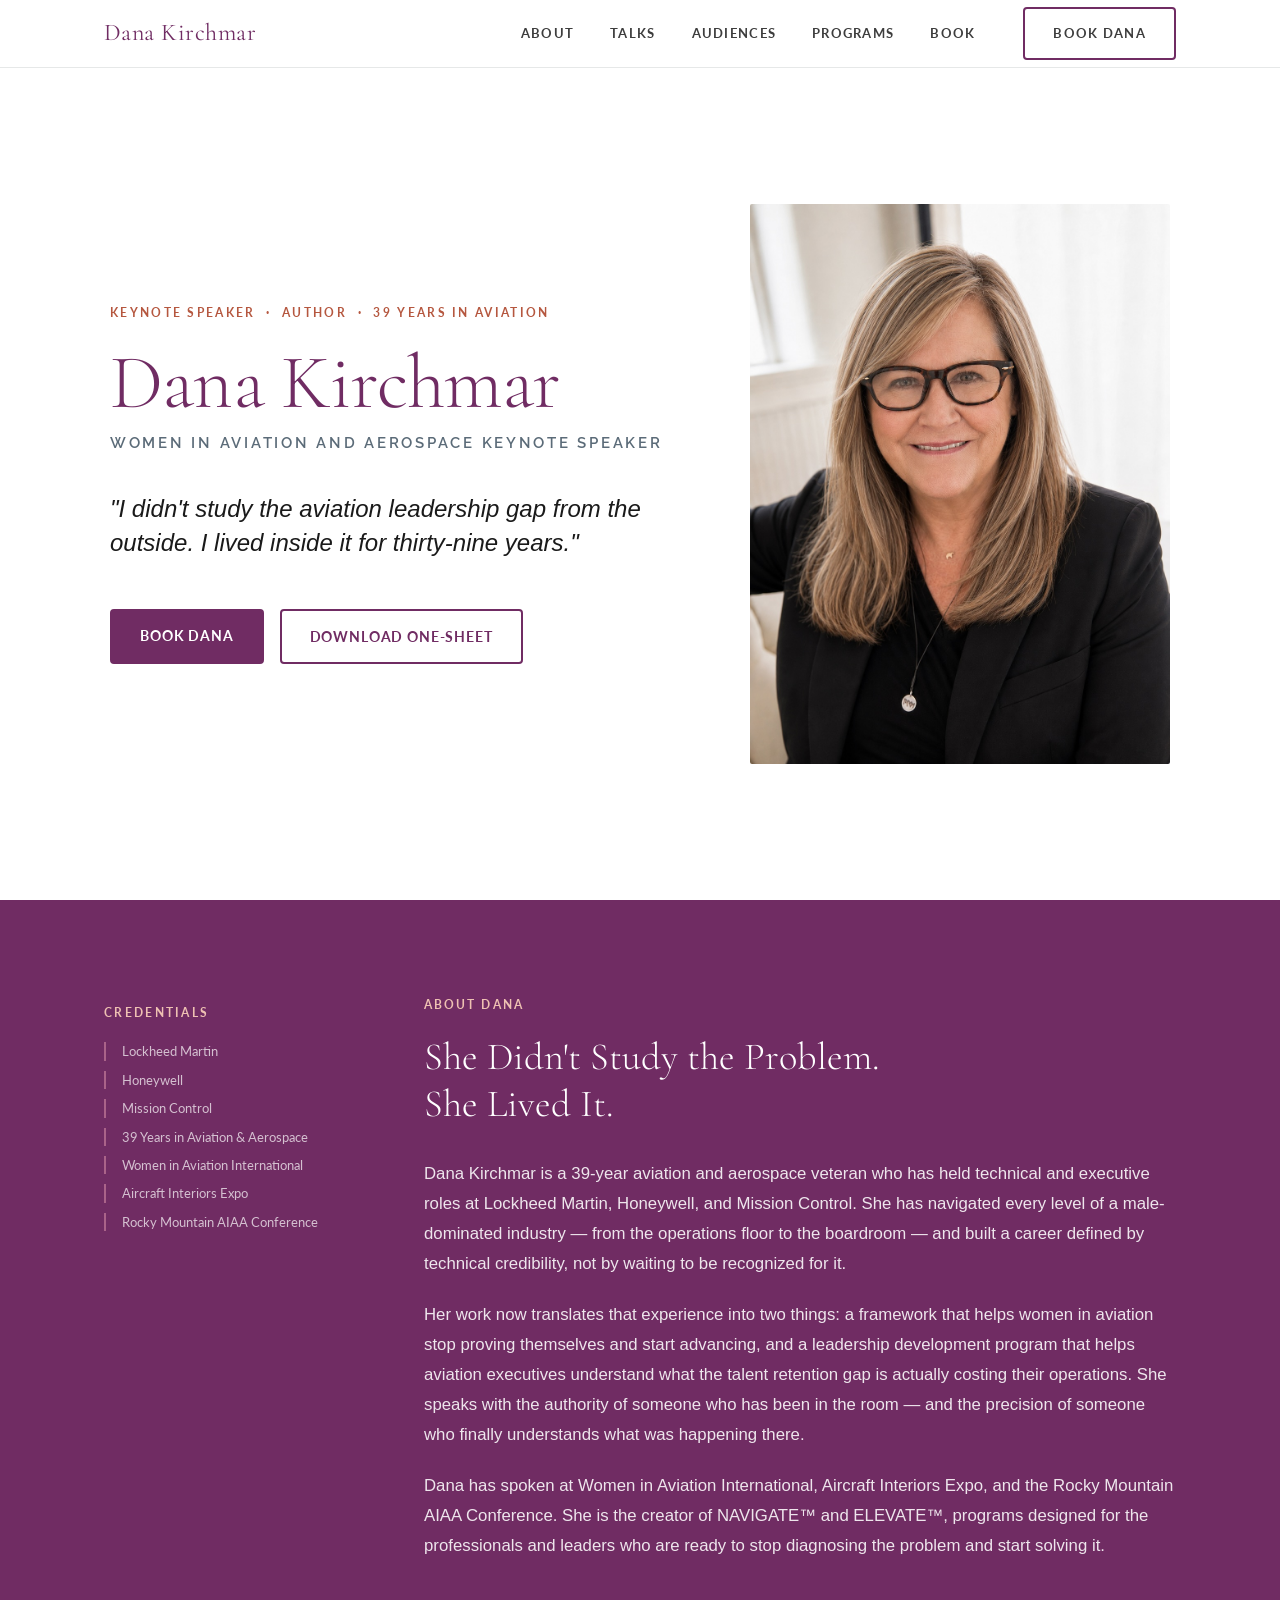
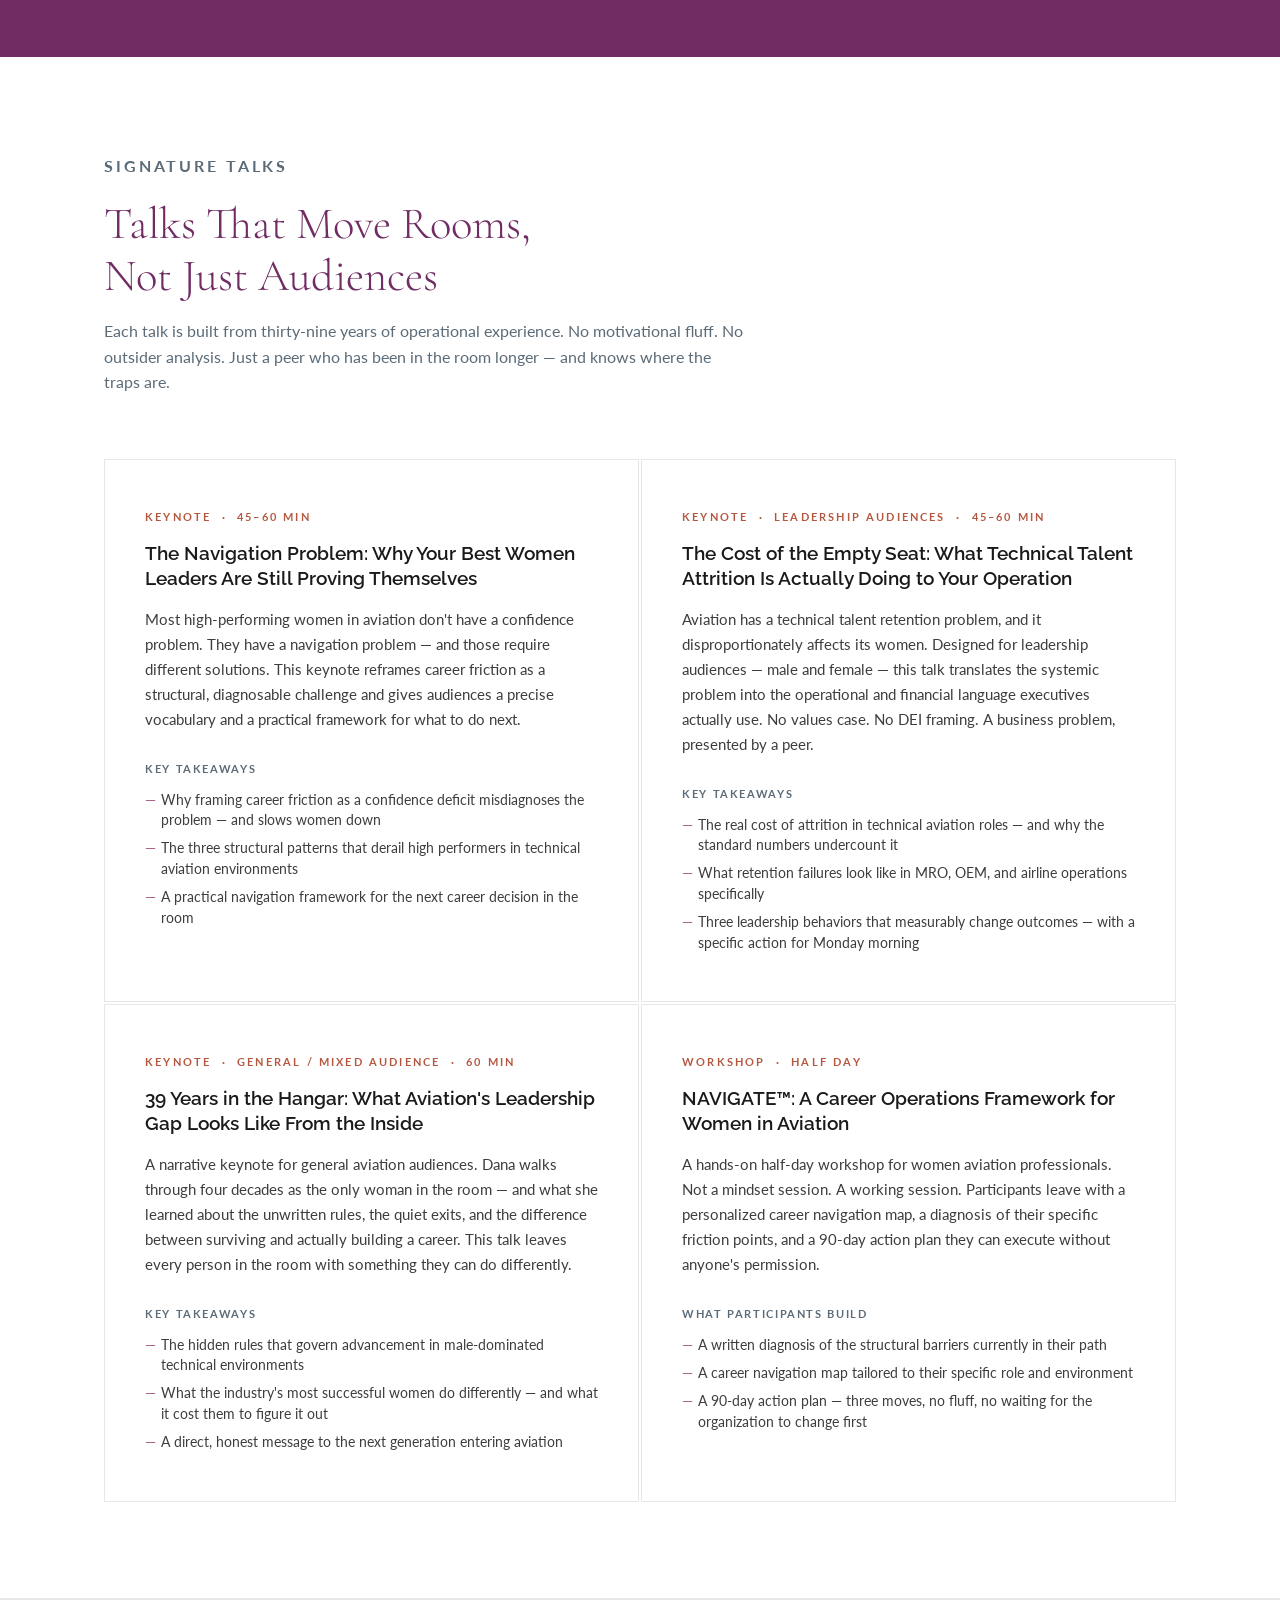
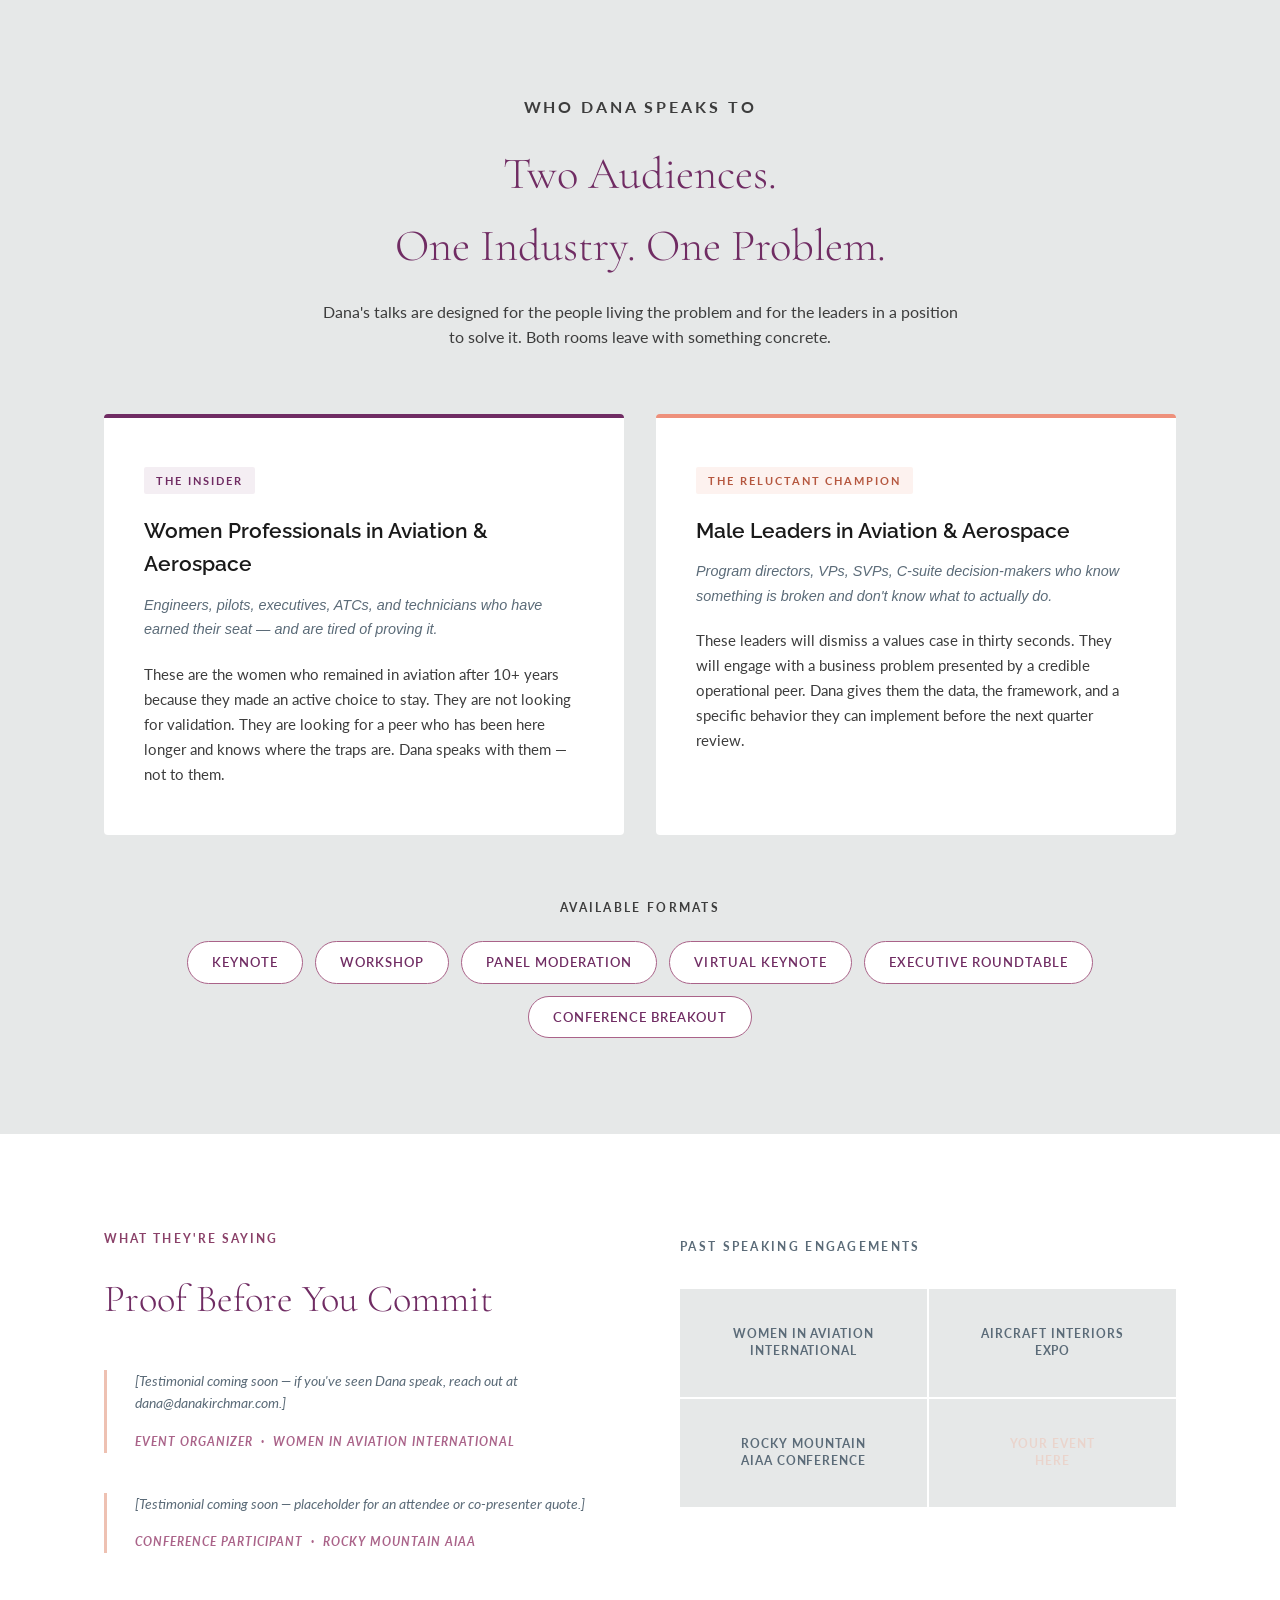
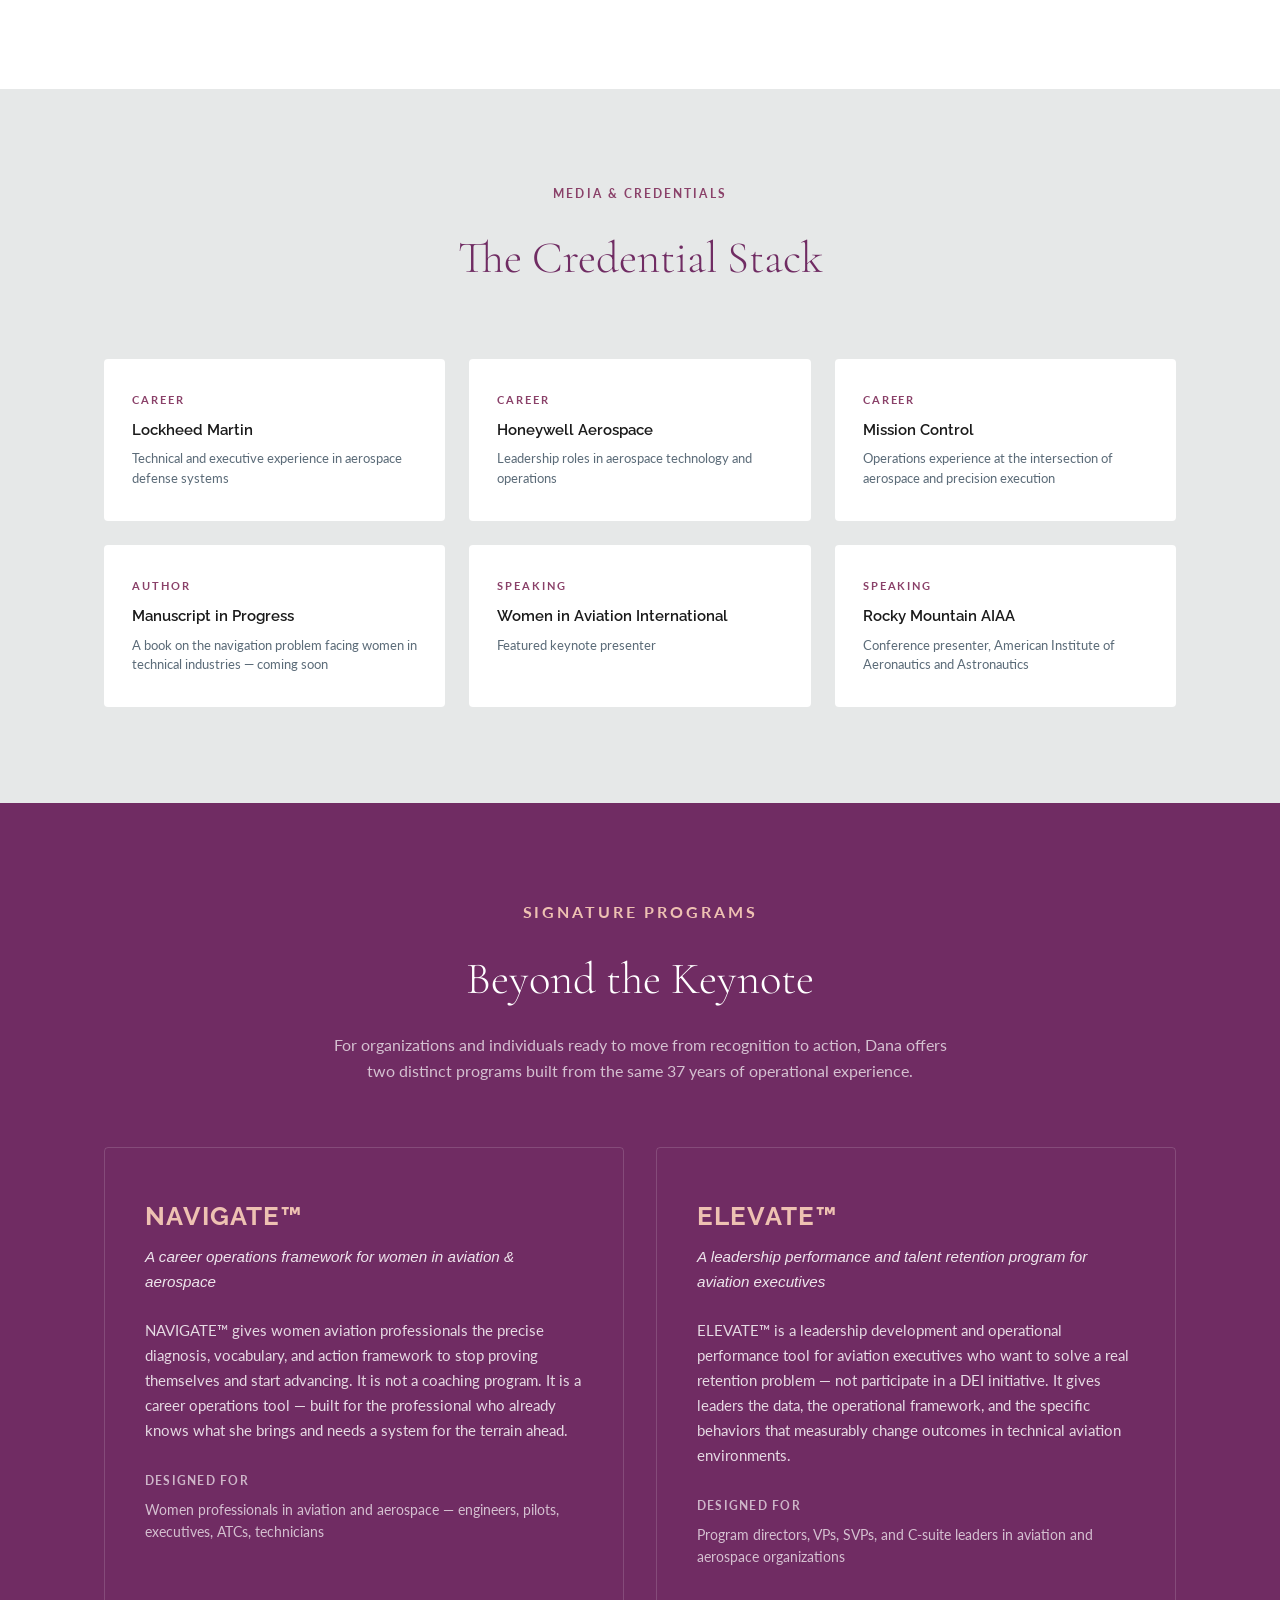
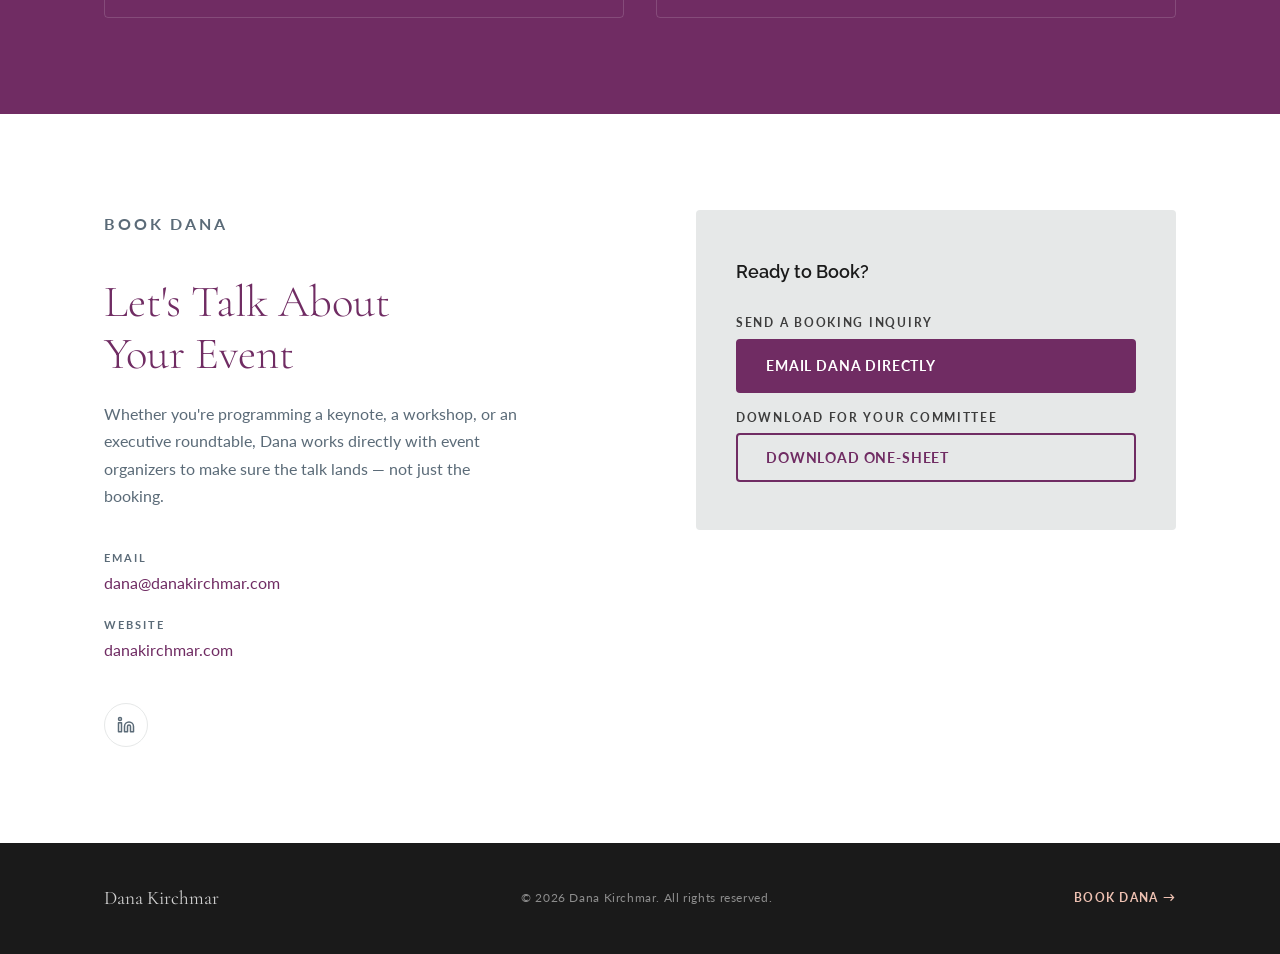
==== index.html @ 985beac9 "Contrast fixes, 37→39 years, updated headshot - Fix remaining low-contrast text on gray backgrounds:" ====
<!DOCTYPE html>
<html lang="en">
<head>
  <meta charset="UTF-8">
  <meta name="viewport" content="width=device-width, initial-scale=1.0">
  <title>Dana Kirchmar — Women in Aviation &amp; Aerospace Keynote Speaker</title>
  <meta name="description" content="Dana Kirchmar is a 39-year aviation and aerospace veteran and keynote speaker helping organizations and professionals navigate the industry's leadership gap.">
  <link rel="stylesheet" href="css/styles.css">
</head>
<body>

  <!-- Skip navigation for keyboard and screen reader users -->
  <a href="#main-content" class="skip-nav">Skip to main content</a>

  <!-- ── NAVIGATION ─────────────────────────────────────────── -->
  <nav id="nav" aria-label="Primary navigation">
    <div class="container nav-inner">
      <a href="#hero" class="nav-logo">Dana Kirchmar</a>
      <div class="nav-links">
        <a href="#bio">About</a>
        <a href="#talks">Talks</a>
        <a href="#audiences">Audiences</a>
        <a href="#programs">Programs</a>
        <a href="#contact">Book</a>
        <a href="mailto:dana@danakirchmar.com" class="btn btn-outline nav-cta">Book Dana</a>
      </div>
      <button class="nav-hamburger" aria-label="Open menu" aria-expanded="false">
        <span></span><span></span><span></span>
      </button>
    </div>
  </nav>

  <!-- Mobile menu -->
  <div class="mobile-menu" role="navigation" aria-label="Mobile navigation">
    <a href="#bio">About</a>
    <a href="#talks">Talks</a>
    <a href="#audiences">Audiences</a>
    <a href="#media">Media</a>
    <a href="#programs">Programs</a>
    <a href="mailto:dana@danakirchmar.com">Book Dana — dana@danakirchmar.com</a>
  </div>

  <main id="main-content">

  <!-- ── HERO ───────────────────────────────────────────────── -->
  <section id="hero" aria-labelledby="hero-name">
    <div class="hero-inner">
      <div class="hero-text">
        <p class="hero-eyebrow">Keynote Speaker &nbsp;·&nbsp; Author &nbsp;·&nbsp; 39 Years in Aviation</p>
        <h1 class="hero-name" id="hero-name">Dana Kirchmar</h1>
        <p class="hero-title">Women in Aviation and Aerospace Keynote Speaker</p>
        <p class="hero-positioning">
          "I didn't study the aviation leadership gap from the outside.
          I lived inside it for thirty-nine years."
        </p>
        <div class="hero-ctas">
          <a href="mailto:dana@danakirchmar.com" class="btn btn-primary">Book Dana</a>
          <button class="btn btn-outline" data-action="download-one-sheet">Download One-Sheet</button>
        </div>
      </div>
      <div class="hero-photo-wrap">
        <img src="images/headshot.jpg" alt="Dana Kirchmar" class="hero-photo">
        <div class="hero-accent-bar" aria-hidden="true"></div>
      </div>
    </div>
  </section>

  <!-- ── BIO ────────────────────────────────────────────────── -->
  <section id="bio" aria-labelledby="bio-heading">
    <div class="container bio-inner">
      <aside class="bio-sidebar">
        <p class="bio-sidebar-label">Credentials</p>
        <ul class="bio-credentials" role="list">
          <li class="bio-credential">Lockheed Martin</li>
          <li class="bio-credential">Honeywell</li>
          <li class="bio-credential">Mission Control</li>
          <li class="bio-credential">39 Years in Aviation &amp; Aerospace</li>
          <li class="bio-credential">Women in Aviation International</li>
          <li class="bio-credential">Aircraft Interiors Expo</li>
          <li class="bio-credential">Rocky Mountain AIAA Conference</li>
        </ul>
      </aside>
      <div class="bio-content">
        <p class="section-label" style="color: var(--blush);">About Dana</p>
        <h2 id="bio-heading">She Didn't Study the Problem.<br>She Lived It.</h2>
        <div class="bio-text">
          <p>
            Dana Kirchmar is a 39-year aviation and aerospace veteran who has held technical and
            executive roles at Lockheed Martin, Honeywell, and Mission Control. She has navigated
            every level of a male-dominated industry — from the operations floor to the boardroom —
            and built a career defined by technical credibility, not by waiting to be recognized for it.
          </p>
          <p>
            Her work now translates that experience into two things: a framework that helps women in
            aviation stop proving themselves and start advancing, and a leadership development program
            that helps aviation executives understand what the talent retention gap is actually costing
            their operations. She speaks with the authority of someone who has been in the room — and
            the precision of someone who finally understands what was happening there.
          </p>
          <p>
            Dana has spoken at Women in Aviation International, Aircraft Interiors Expo, and the
            Rocky Mountain AIAA Conference. She is the creator of NAVIGATE™ and ELEVATE™, programs
            designed for the professionals and leaders who are ready to stop diagnosing the problem
            and start solving it.
          </p>
        </div>
      </div>
    </div>
  </section>

  <!-- ── TALKS ──────────────────────────────────────────────── -->
  <section id="talks" aria-labelledby="talks-heading">
    <div class="container">
      <div class="talks-header">
        <p class="section-label">Signature Talks</p>
        <h2 id="talks-heading">Talks That Move Rooms,<br>Not Just Audiences</h2>
        <p>
          Each talk is built from thirty-nine years of operational experience.
          No motivational fluff. No outsider analysis. Just a peer who has been in
          the room longer — and knows where the traps are.
        </p>
      </div>

      <div class="talks-grid">

        <!-- Talk 1 -->
        <article class="talk-card">
          <p class="talk-type">Keynote &nbsp;·&nbsp; 45–60 min</p>
          <h3 class="talk-title">The Navigation Problem: Why Your Best Women Leaders Are Still Proving Themselves</h3>
          <p class="talk-description">
            Most high-performing women in aviation don't have a confidence problem.
            They have a navigation problem — and those require different solutions.
            This keynote reframes career friction as a structural, diagnosable challenge
            and gives audiences a precise vocabulary and a practical framework for what to do next.
          </p>
          <p class="talk-takeaways-label">Key Takeaways</p>
          <ul class="talk-takeaways" role="list">
            <li class="talk-takeaway">Why framing career friction as a confidence deficit misdiagnoses the problem — and slows women down</li>
            <li class="talk-takeaway">The three structural patterns that derail high performers in technical aviation environments</li>
            <li class="talk-takeaway">A practical navigation framework for the next career decision in the room</li>
          </ul>
        </article>

        <!-- Talk 2 -->
        <article class="talk-card">
          <p class="talk-type">Keynote &nbsp;·&nbsp; Leadership Audiences &nbsp;·&nbsp; 45–60 min</p>
          <h3 class="talk-title">The Cost of the Empty Seat: What Technical Talent Attrition Is Actually Doing to Your Operation</h3>
          <p class="talk-description">
            Aviation has a technical talent retention problem, and it disproportionately affects its
            women. Designed for leadership audiences — male and female — this talk translates the
            systemic problem into the operational and financial language executives actually use.
            No values case. No DEI framing. A business problem, presented by a peer.
          </p>
          <p class="talk-takeaways-label">Key Takeaways</p>
          <ul class="talk-takeaways" role="list">
            <li class="talk-takeaway">The real cost of attrition in technical aviation roles — and why the standard numbers undercount it</li>
            <li class="talk-takeaway">What retention failures look like in MRO, OEM, and airline operations specifically</li>
            <li class="talk-takeaway">Three leadership behaviors that measurably change outcomes — with a specific action for Monday morning</li>
          </ul>
        </article>

        <!-- Talk 3 -->
        <article class="talk-card">
          <p class="talk-type">Keynote &nbsp;·&nbsp; General / Mixed Audience &nbsp;·&nbsp; 60 min</p>
          <h3 class="talk-title">39 Years in the Hangar: What Aviation's Leadership Gap Looks Like From the Inside</h3>
          <p class="talk-description">
            A narrative keynote for general aviation audiences. Dana walks through four decades as
            the only woman in the room — and what she learned about the unwritten rules, the quiet
            exits, and the difference between surviving and actually building a career. This talk
            leaves every person in the room with something they can do differently.
          </p>
          <p class="talk-takeaways-label">Key Takeaways</p>
          <ul class="talk-takeaways" role="list">
            <li class="talk-takeaway">The hidden rules that govern advancement in male-dominated technical environments</li>
            <li class="talk-takeaway">What the industry's most successful women do differently — and what it cost them to figure it out</li>
            <li class="talk-takeaway">A direct, honest message to the next generation entering aviation</li>
          </ul>
        </article>

        <!-- Talk 4 -->
        <article class="talk-card">
          <p class="talk-type">Workshop &nbsp;·&nbsp; Half Day</p>
          <h3 class="talk-title">NAVIGATE™: A Career Operations Framework for Women in Aviation</h3>
          <p class="talk-description">
            A hands-on half-day workshop for women aviation professionals. Not a mindset session.
            A working session. Participants leave with a personalized career navigation map, a
            diagnosis of their specific friction points, and a 90-day action plan they can execute
            without anyone's permission.
          </p>
          <p class="talk-takeaways-label">What Participants Build</p>
          <ul class="talk-takeaways" role="list">
            <li class="talk-takeaway">A written diagnosis of the structural barriers currently in their path</li>
            <li class="talk-takeaway">A career navigation map tailored to their specific role and environment</li>
            <li class="talk-takeaway">A 90-day action plan — three moves, no fluff, no waiting for the organization to change first</li>
          </ul>
        </article>

      </div>
    </div>
  </section>

  <!-- ── AUDIENCES ──────────────────────────────────────────── -->
  <section id="audiences" aria-labelledby="audiences-heading">
    <div class="container">
      <div class="audiences-header">
        <p class="section-label">Who Dana Speaks To</p>
        <h2 id="audiences-heading">Two Audiences.<br>One Industry. One Problem.</h2>
        <p>Dana's talks are designed for the people living the problem and for the leaders in a position to solve it. Both rooms leave with something concrete.</p>
      </div>

      <div class="audiences-grid">
        <div class="audience-card insider">
          <span class="audience-tag">The Insider</span>
          <h3>Women Professionals in Aviation &amp; Aerospace</h3>
          <p class="audience-subtitle">Engineers, pilots, executives, ATCs, and technicians who have earned their seat — and are tired of proving it.</p>
          <p>
            These are the women who remained in aviation after 10+ years because they made an
            active choice to stay. They are not looking for validation. They are looking for a
            peer who has been here longer and knows where the traps are. Dana speaks with them —
            not to them.
          </p>
        </div>
        <div class="audience-card champion">
          <span class="audience-tag">The Reluctant Champion</span>
          <h3>Male Leaders in Aviation &amp; Aerospace</h3>
          <p class="audience-subtitle">Program directors, VPs, SVPs, C-suite decision-makers who know something is broken and don't know what to actually do.</p>
          <p>
            These leaders will dismiss a values case in thirty seconds. They will engage with a
            business problem presented by a credible operational peer. Dana gives them the data,
            the framework, and a specific behavior they can implement before the next quarter review.
          </p>
        </div>
      </div>

      <div class="formats-block">
        <p class="formats-label">Available Formats</p>
        <ul class="formats-list" role="list">
          <li class="format-pill">Keynote</li>
          <li class="format-pill">Workshop</li>
          <li class="format-pill">Panel Moderation</li>
          <li class="format-pill">Virtual Keynote</li>
          <li class="format-pill">Executive Roundtable</li>
          <li class="format-pill">Conference Breakout</li>
        </ul>
      </div>
    </div>
  </section>

  <!-- ── SOCIAL PROOF ────────────────────────────────────────── -->
  <section id="social-proof" aria-labelledby="proof-heading">
    <div class="container social-proof-inner">
      <div class="testimonials-col">
        <p class="section-label">What They're Saying</p>
        <h2 id="proof-heading">Proof Before You Commit</h2>

        <blockquote class="testimonial">
          <p class="testimonial-placeholder">
            [Testimonial coming soon — if you've seen Dana speak, reach out at
            <a href="mailto:dana@danakirchmar.com">dana@danakirchmar.com</a>.]
          </p>
          <cite class="testimonial-attribution">Event Organizer &nbsp;·&nbsp; Women in Aviation International</cite>
        </blockquote>

        <blockquote class="testimonial">
          <p class="testimonial-placeholder">
            [Testimonial coming soon — placeholder for an attendee or co-presenter quote.]
          </p>
          <cite class="testimonial-attribution">Conference Participant &nbsp;·&nbsp; Rocky Mountain AIAA</cite>
        </blockquote>
      </div>

      <div class="logos-col">
        <p class="logos-label">Past Speaking Engagements</p>
        <div class="logos-grid">
          <div class="logo-block">
            <p class="logo-block-text">Women in Aviation<br>International</p>
          </div>
          <div class="logo-block">
            <p class="logo-block-text">Aircraft Interiors<br>Expo</p>
          </div>
          <div class="logo-block">
            <p class="logo-block-text">Rocky Mountain<br>AIAA Conference</p>
          </div>
          <div class="logo-block">
            <p class="logo-block-text" style="color: var(--blush); opacity: 0.5;">Your Event<br>Here</p>
          </div>
        </div>
      </div>
    </div>
  </section>

  <!-- ── MEDIA & CREDENTIALS ────────────────────────────────── -->
  <section id="media" aria-labelledby="media-heading">
    <div class="container">
      <div class="media-header">
        <p class="section-label">Media &amp; Credentials</p>
        <h2 id="media-heading">The Credential Stack</h2>
      </div>

      <div class="media-grid">
        <div class="media-card">
          <p class="media-card-type">Career</p>
          <p class="media-card-title">Lockheed Martin</p>
          <p class="media-card-detail">Technical and executive experience in aerospace defense systems</p>
        </div>
        <div class="media-card">
          <p class="media-card-type">Career</p>
          <p class="media-card-title">Honeywell Aerospace</p>
          <p class="media-card-detail">Leadership roles in aerospace technology and operations</p>
        </div>
        <div class="media-card">
          <p class="media-card-type">Career</p>
          <p class="media-card-title">Mission Control</p>
          <p class="media-card-detail">Operations experience at the intersection of aerospace and precision execution</p>
        </div>
        <div class="media-card">
          <p class="media-card-type">Author</p>
          <p class="media-card-title">Manuscript in Progress</p>
          <p class="media-card-detail">A book on the navigation problem facing women in technical industries — coming soon</p>
        </div>
        <div class="media-card">
          <p class="media-card-type">Speaking</p>
          <p class="media-card-title">Women in Aviation International</p>
          <p class="media-card-detail">Featured keynote presenter</p>
        </div>
        <div class="media-card">
          <p class="media-card-type">Speaking</p>
          <p class="media-card-title">Rocky Mountain AIAA</p>
          <p class="media-card-detail">Conference presenter, American Institute of Aeronautics and Astronautics</p>
        </div>
      </div>
    </div>
  </section>

  <!-- ── PROGRAMS ───────────────────────────────────────────── -->
  <section id="programs" aria-labelledby="programs-heading">
    <div class="container">
      <div class="programs-header">
        <p class="section-label">Signature Programs</p>
        <h2 id="programs-heading">Beyond the Keynote</h2>
        <p>For organizations and individuals ready to move from recognition to action, Dana offers two distinct programs built from the same 37 years of operational experience.</p>
      </div>

      <div class="programs-grid">
        <div class="program-card">
          <p class="program-name">NAVIGATE™</p>
          <p class="program-tagline">A career operations framework for women in aviation &amp; aerospace</p>
          <p class="program-description">
            NAVIGATE™ gives women aviation professionals the precise diagnosis, vocabulary, and
            action framework to stop proving themselves and start advancing. It is not a coaching
            program. It is a career operations tool — built for the professional who already knows
            what she brings and needs a system for the terrain ahead.
          </p>
          <p class="program-for">Designed For</p>
          <p class="program-audience">Women professionals in aviation and aerospace — engineers, pilots, executives, ATCs, technicians</p>
        </div>
        <div class="program-card">
          <p class="program-name">ELEVATE™</p>
          <p class="program-tagline">A leadership performance and talent retention program for aviation executives</p>
          <p class="program-description">
            ELEVATE™ is a leadership development and operational performance tool for aviation
            executives who want to solve a real retention problem — not participate in a DEI
            initiative. It gives leaders the data, the operational framework, and the specific
            behaviors that measurably change outcomes in technical aviation environments.
          </p>
          <p class="program-for">Designed For</p>
          <p class="program-audience">Program directors, VPs, SVPs, and C-suite leaders in aviation and aerospace organizations</p>
        </div>
      </div>
    </div>
  </section>

  <!-- ── CONTACT ────────────────────────────────────────────── -->
  <section id="contact" aria-labelledby="contact-heading">
    <div class="container contact-inner">
      <div class="contact-left">
        <p class="section-label">Book Dana</p>
        <h2 id="contact-heading">Let's Talk About<br>Your Event</h2>
        <p>
          Whether you're programming a keynote, a workshop, or an executive roundtable,
          Dana works directly with event organizers to make sure the talk lands — not just
          the booking.
        </p>
        <div class="contact-details">
          <div class="contact-item">
            <span class="contact-item-label">Email</span>
            <span class="contact-item-value">
              <a href="mailto:dana@danakirchmar.com">dana@danakirchmar.com</a>
            </span>
          </div>
          <div class="contact-item">
            <span class="contact-item-label">Website</span>
            <span class="contact-item-value">
              <a href="https://danakirchmar.com" target="_blank" rel="noopener">danakirchmar.com</a>
            </span>
          </div>
        </div>
        <div class="contact-socials">
          <!-- LinkedIn -->
          <a href="https://linkedin.com" target="_blank" rel="noopener" class="social-link" aria-label="LinkedIn">
            <svg width="18" height="18" viewBox="0 0 24 24" fill="none" stroke="currentColor" stroke-width="2" stroke-linecap="round" stroke-linejoin="round" aria-hidden="true">
              <path d="M16 8a6 6 0 0 1 6 6v7h-4v-7a2 2 0 0 0-2-2 2 2 0 0 0-2 2v7h-4v-7a6 6 0 0 1 6-6z"/>
              <rect x="2" y="9" width="4" height="12"/>
              <circle cx="4" cy="4" r="2"/>
            </svg>
          </a>
        </div>
      </div>

      <div class="contact-right">
        <h3>Ready to Book?</h3>
        <div class="contact-cta-group">
          <div class="contact-cta-block">
            <p class="contact-cta-block-label">Send a booking inquiry</p>
            <a href="mailto:dana@danakirchmar.com?subject=Speaking%20Inquiry&body=Hi%20Dana%2C%0A%0AI%E2%80%99d%20like%20to%20inquire%20about%20booking%20you%20for%20our%20event.%0A%0AEvent%20name%3A%0ADate%3A%0ALocation%3A%0AAudience%3A%0AFormat%20(keynote%2Fworkshop%2Fpanel)%3A%0A%0ALooking%20forward%20to%20connecting."
              class="btn btn-primary">
              Email Dana Directly
            </a>
          </div>
          <div class="contact-cta-block">
            <p class="contact-cta-block-label">Download for your committee</p>
            <button class="btn btn-outline" data-action="download-one-sheet">
              Download One-Sheet
            </button>
          </div>
        </div>
      </div>
    </div>
  </section>

  </main><!-- end #main-content -->

  <!-- ── FOOTER ─────────────────────────────────────────────── -->
  <footer id="footer">
    <div class="container footer-inner">
      <span class="footer-name">Dana Kirchmar</span>
      <span class="footer-copy">&copy; 2026 Dana Kirchmar. All rights reserved.</span>
      <a href="mailto:dana@danakirchmar.com" class="footer-cta">Book Dana &rarr;</a>
    </div>
  </footer>

  <script src="js/main.js"></script>
</body>
</html>
---- css/styles.css ----
/* ============================================================
   DANA KIRCHMAR — SPEAKER SHEET
   Design tokens, base styles, and component styles
   ============================================================ */

/* ── FONTS ─────────────────────────────────────────────────── */
@import url('https://fonts.googleapis.com/css2?family=Cormorant+Garamond:ital,wght@0,300;0,400;0,500;0,600;1,300;1,400&family=Lato:wght@300;400;700&family=Raleway:wght@300;400;500;600;700&display=swap');

/* Commercial font stacks — drop files into /fonts/ to activate */
@font-face {
  font-family: 'Navigo';
  src: local('Navigo');
  font-display: swap;
}
@font-face {
  font-family: 'Bathilda';
  src: local('Bathilda');
  font-display: swap;
}

/* ── DESIGN TOKENS ──────────────────────────────────────────── */
:root {
  /* Brand palette (decorative use) */
  --plum:       #702c63;
  --mauve:      #aa6389;
  --gray-light: #e6e8e8;
  --slate:      #97a3ae;
  --coral:      #ee907b;
  --blush:      #eec1b2;
  --white:      #ffffff;
  --ink:        #1a1a1a;
  --ink-soft:   #3d3d3d;

  /* Accessible text variants — WCAG AA contrast on white (≥4.5:1) */
  --text-coral:  #b5573f; /* 4.7:1 on white */
  --text-mauve:  #8a4169; /* 6.9:1 on white */
  --text-slate:  #5b6b78; /* 5.5:1 on white */

  --font-display:  'Navigo', 'Raleway', 'Gill Sans', sans-serif;
  --font-script:   'Bathilda', 'Cormorant Garamond', Georgia, serif;
  --font-text:     'Optima', 'Gill Sans', 'Century Gothic', Candara, sans-serif;
  --font-body:     'Lato', system-ui, sans-serif;

  --max-width: 1120px;
  --section-pad: 96px 24px;
  --radius: 4px;
  --transition: 0.22s ease;
}

/* ── RESET & BASE ───────────────────────────────────────────── */
*, *::before, *::after { box-sizing: border-box; margin: 0; padding: 0; }

html { scroll-behavior: smooth; font-size: 16px; }

body {
  font-family: var(--font-body);
  color: var(--ink);
  background: var(--white);
  line-height: 1.6;
  -webkit-font-smoothing: antialiased;
}

img { display: block; max-width: 100%; }
a { color: inherit; text-decoration: none; }
ul { list-style: none; }

/* ── UTILITIES ──────────────────────────────────────────────── */
.container {
  max-width: var(--max-width);
  margin: 0 auto;
  padding: 0 24px;
}

.section-label {
  font-family: var(--font-body);
  font-size: 0.72rem;
  font-weight: 700;
  letter-spacing: 0.18em;
  text-transform: uppercase;
  color: var(--text-mauve);
  margin-bottom: 20px;
}

.btn {
  display: inline-flex;
  align-items: center;
  gap: 8px;
  padding: 14px 28px;
  font-family: var(--font-body);
  font-size: 0.875rem;
  font-weight: 700;
  letter-spacing: 0.06em;
  text-transform: uppercase;
  border-radius: var(--radius);
  cursor: pointer;
  transition: all var(--transition);
  border: 2px solid transparent;
}

.btn-primary {
  background: var(--plum);
  color: var(--white);
  border-color: var(--plum);
}
.btn-primary:hover {
  background: #5a2250;
  border-color: #5a2250;
  transform: translateY(-1px);
}

.btn-outline {
  background: transparent;
  color: var(--plum);
  border-color: var(--plum);
}
.btn-outline:hover {
  background: var(--plum);
  color: var(--white);
  transform: translateY(-1px);
}

.btn-ghost {
  background: transparent;
  color: var(--white);
  border-color: rgba(255,255,255,0.5);
}
.btn-ghost:hover {
  border-color: var(--white);
  background: rgba(255,255,255,0.1);
}

/* ── NAVIGATION ─────────────────────────────────────────────── */
#nav {
  position: fixed;
  top: 0;
  left: 0;
  right: 0;
  z-index: 100;
  height: 68px;
  background: rgba(255,255,255,0.97);
  backdrop-filter: blur(8px);
  border-bottom: 1px solid var(--gray-light);
  transition: box-shadow var(--transition);
}
#nav.scrolled { box-shadow: 0 2px 20px rgba(0,0,0,0.08); }

.nav-inner {
  height: 100%;
  display: flex;
  align-items: center;
  justify-content: space-between;
}

.nav-logo {
  font-family: var(--font-script);
  font-size: 1.5rem;
  font-weight: 400;
  color: var(--plum);
  letter-spacing: 0.02em;
}

.nav-links {
  display: flex;
  align-items: center;
  gap: 36px;
}

.nav-links a {
  font-family: var(--font-body);
  font-size: 0.8rem;
  font-weight: 700;
  letter-spacing: 0.1em;
  text-transform: uppercase;
  color: var(--ink-soft);
  transition: color var(--transition);
}
.nav-links a:hover { color: var(--plum); }

.nav-cta { margin-left: 12px; }

.nav-hamburger {
  display: none;
  flex-direction: column;
  gap: 5px;
  background: none;
  border: none;
  cursor: pointer;
  padding: 4px;
}
.nav-hamburger span {
  display: block;
  width: 24px;
  height: 2px;
  background: var(--ink);
  transition: all var(--transition);
}

/* ── HERO ───────────────────────────────────────────────────── */
#hero {
  min-height: 100vh;
  padding-top: 68px;
  display: flex;
  align-items: center;
  background: var(--white);
}

.hero-inner {
  display: grid;
  grid-template-columns: 1fr 420px;
  gap: 80px;
  align-items: center;
  padding: 80px 24px;
  max-width: var(--max-width);
  margin: 0 auto;
}

.hero-eyebrow {
  font-family: var(--font-body);
  font-size: 0.72rem;
  font-weight: 700;
  letter-spacing: 0.2em;
  text-transform: uppercase;
  color: var(--text-coral);
  margin-bottom: 20px;
}

.hero-name {
  font-family: var(--font-script);
  font-size: clamp(3rem, 6vw, 5.5rem);
  font-weight: 300;
  line-height: 1.05;
  color: var(--plum);
  margin-bottom: 8px;
  letter-spacing: -0.01em;
}

.hero-title {
  font-family: var(--font-display);
  font-size: clamp(0.8rem, 1.5vw, 0.95rem);
  font-weight: 600;
  letter-spacing: 0.18em;
  text-transform: uppercase;
  color: var(--text-slate);
  margin-bottom: 36px;
}

.hero-positioning {
  font-family: var(--font-text);
  font-size: clamp(1.2rem, 2.5vw, 1.5rem);
  line-height: 1.45;
  color: var(--ink);
  max-width: 560px;
  margin-bottom: 48px;
  font-style: italic;
}

.hero-ctas {
  display: flex;
  flex-wrap: wrap;
  gap: 16px;
}

.hero-photo-wrap {
  position: relative;
  aspect-ratio: 3/4;
  max-height: 560px;
}

.hero-photo {
  width: 100%;
  height: 100%;
  object-fit: cover;
  object-position: top;
  border-radius: 2px;
}

.hero-photo-placeholder {
  width: 100%;
  height: 100%;
  background: var(--gray-light);
  border-radius: 2px;
  display: flex;
  flex-direction: column;
  align-items: center;
  justify-content: center;
  gap: 12px;
  color: var(--ink-soft);
  font-size: 0.8rem;
  font-family: var(--font-body);
  letter-spacing: 0.1em;
  text-transform: uppercase;
}

.hero-photo-placeholder svg {
  width: 64px;
  height: 64px;
  opacity: 0.4;
}

.hero-accent-bar {
  position: absolute;
  bottom: -20px;
  right: -20px;
  width: 120px;
  height: 120px;
  border: 3px solid var(--blush);
  border-radius: 2px;
  z-index: -1;
}

/* ── BIO ────────────────────────────────────────────────────── */
#bio {
  padding: var(--section-pad);
  background: var(--plum);
  color: var(--white);
}

.bio-inner {
  display: grid;
  grid-template-columns: 240px 1fr;
  gap: 80px;
  align-items: start;
}

.bio-sidebar {
  padding-top: 8px;
}

.bio-sidebar-label {
  font-family: var(--font-body);
  font-size: 0.72rem;
  font-weight: 700;
  letter-spacing: 0.2em;
  text-transform: uppercase;
  color: var(--blush);
  margin-bottom: 20px;
}

.bio-credentials {
  display: flex;
  flex-direction: column;
  gap: 10px;
}

.bio-credential {
  font-family: var(--font-body);
  font-size: 0.82rem;
  color: rgba(255,255,255,0.7);
  padding-left: 16px;
  border-left: 2px solid var(--mauve);
  line-height: 1.4;
}

.bio-content h2 {
  font-family: var(--font-script);
  font-size: clamp(1.8rem, 3vw, 2.5rem);
  font-weight: 300;
  line-height: 1.2;
  color: var(--white);
  margin-bottom: 32px;
}

.bio-text {
  font-family: var(--font-text);
  font-size: 1.05rem;
  line-height: 1.8;
  color: rgba(255,255,255,0.88);
}

.bio-text p + p { margin-top: 20px; }

/* ── TALKS ──────────────────────────────────────────────────── */
#talks {
  padding: var(--section-pad);
  background: var(--white);
}

.talks-header {
  max-width: 640px;
  margin-bottom: 64px;
}

.talks-header h2 {
  font-family: var(--font-script);
  font-size: clamp(2rem, 3.5vw, 3rem);
  font-weight: 300;
  line-height: 1.15;
  color: var(--plum);
  margin-bottom: 16px;
}

.talks-header p {
  font-family: var(--font-body);
  font-size: 1rem;
  color: var(--text-slate);
  line-height: 1.6;
}

.talks-grid {
  display: grid;
  grid-template-columns: repeat(2, 1fr);
  gap: 2px;
}

.talk-card {
  background: var(--white);
  border: 1px solid var(--gray-light);
  padding: 48px 40px;
  transition: border-color var(--transition), box-shadow var(--transition);
  position: relative;
}

.talk-card::before {
  content: '';
  position: absolute;
  top: 0;
  left: 0;
  width: 4px;
  height: 0;
  background: var(--plum);
  transition: height 0.3s ease;
}

.talk-card:hover::before { height: 100%; }
.talk-card:hover { border-color: transparent; box-shadow: 0 4px 32px rgba(112,44,99,0.1); }

.talk-type {
  font-family: var(--font-body);
  font-size: 0.68rem;
  font-weight: 700;
  letter-spacing: 0.2em;
  text-transform: uppercase;
  color: var(--text-coral);
  margin-bottom: 16px;
}

.talk-title {
  font-family: var(--font-display);
  font-size: 1.2rem;
  font-weight: 600;
  line-height: 1.3;
  color: var(--ink);
  margin-bottom: 16px;
}

.talk-description {
  font-family: var(--font-body);
  font-size: 0.92rem;
  color: var(--ink-soft);
  line-height: 1.7;
  margin-bottom: 28px;
}

.talk-takeaways-label {
  font-family: var(--font-body);
  font-size: 0.68rem;
  font-weight: 700;
  letter-spacing: 0.15em;
  text-transform: uppercase;
  color: var(--text-slate);
  margin-bottom: 12px;
}

.talk-takeaways {
  display: flex;
  flex-direction: column;
  gap: 8px;
}

.talk-takeaway {
  font-family: var(--font-body);
  font-size: 0.85rem;
  color: var(--ink-soft);
  padding-left: 16px;
  position: relative;
  line-height: 1.5;
}

.talk-takeaway::before {
  content: '—';
  position: absolute;
  left: 0;
  color: var(--mauve);
}

/* ── AUDIENCES ──────────────────────────────────────────────── */
#audiences {
  padding: var(--section-pad);
  background: var(--gray-light);
}

.audiences-header {
  text-align: center;
  max-width: 640px;
  margin: 0 auto 64px;
}

.audiences-header h2 {
  font-family: var(--font-script);
  font-size: clamp(2rem, 3.5vw, 3rem);
  font-weight: 300;
  color: var(--plum);
  margin-bottom: 16px;
}

.audiences-header p {
  font-family: var(--font-body);
  font-size: 1rem;
  color: var(--ink-soft);
  line-height: 1.6;
}

.audiences-grid {
  display: grid;
  grid-template-columns: 1fr 1fr;
  gap: 32px;
  margin-bottom: 64px;
}

.audience-card {
  background: var(--white);
  padding: 48px 40px;
  border-radius: var(--radius);
}

.audience-card.insider { border-top: 4px solid var(--plum); }
.audience-card.champion { border-top: 4px solid var(--coral); }

.audience-tag {
  display: inline-block;
  font-family: var(--font-body);
  font-size: 0.68rem;
  font-weight: 700;
  letter-spacing: 0.18em;
  text-transform: uppercase;
  padding: 5px 12px;
  border-radius: 2px;
  margin-bottom: 20px;
}

.audience-card.insider .audience-tag { background: rgba(112,44,99,0.08); color: var(--plum); }
.audience-card.champion .audience-tag { background: rgba(238,144,123,0.12); color: var(--text-coral); }

.audience-card h3 {
  font-family: var(--font-display);
  font-size: 1.3rem;
  font-weight: 600;
  color: var(--ink);
  margin-bottom: 12px;
}

.audience-card .audience-subtitle {
  font-family: var(--font-text);
  font-size: 0.9rem;
  font-style: italic;
  color: var(--text-slate);
  margin-bottom: 20px;
}

.audience-card p {
  font-family: var(--font-body);
  font-size: 0.92rem;
  color: var(--ink-soft);
  line-height: 1.7;
}

.formats-block {
  text-align: center;
}

.formats-label {
  font-family: var(--font-body);
  font-size: 0.72rem;
  font-weight: 700;
  letter-spacing: 0.2em;
  text-transform: uppercase;
  color: var(--ink-soft);
  margin-bottom: 24px;
}

.formats-list {
  display: flex;
  flex-wrap: wrap;
  justify-content: center;
  gap: 12px;
}

.format-pill {
  font-family: var(--font-body);
  font-size: 0.8rem;
  font-weight: 600;
  letter-spacing: 0.08em;
  text-transform: uppercase;
  padding: 10px 24px;
  border: 1.5px solid var(--mauve);
  border-radius: 32px;
  color: var(--plum);
  background: var(--white);
}

/* ── SOCIAL PROOF ───────────────────────────────────────────── */
#social-proof {
  padding: var(--section-pad);
  background: var(--white);
}

.social-proof-inner {
  display: grid;
  grid-template-columns: 1fr 1fr;
  gap: 80px;
  align-items: start;
}

.testimonials-col h2 {
  font-family: var(--font-script);
  font-size: clamp(1.8rem, 3vw, 2.5rem);
  font-weight: 300;
  color: var(--plum);
  margin-bottom: 40px;
}

.testimonial {
  border-left: 3px solid var(--blush);
  padding-left: 28px;
  margin-bottom: 40px;
}

.testimonial-quote {
  font-family: var(--font-text);
  font-size: 1.05rem;
  font-style: italic;
  line-height: 1.7;
  color: var(--ink);
  margin-bottom: 16px;
}

.testimonial-placeholder {
  font-family: var(--font-body);
  font-size: 0.88rem;
  color: var(--text-slate);
  font-style: italic;
  margin-bottom: 12px;
  line-height: 1.6;
}

.testimonial-attribution {
  font-family: var(--font-body);
  font-size: 0.78rem;
  font-weight: 700;
  letter-spacing: 0.08em;
  text-transform: uppercase;
  color: var(--mauve);
}

.logos-col {
  padding-top: 8px;
}

.logos-label {
  font-family: var(--font-body);
  font-size: 0.72rem;
  font-weight: 700;
  letter-spacing: 0.2em;
  text-transform: uppercase;
  color: var(--text-slate);
  margin-bottom: 32px;
}

.logos-grid {
  display: grid;
  grid-template-columns: repeat(2, 1fr);
  gap: 2px;
}

.logo-block {
  background: var(--gray-light);
  aspect-ratio: 16/7;
  display: flex;
  align-items: center;
  justify-content: center;
  padding: 20px;
}

.logo-block-text {
  font-family: var(--font-body);
  font-size: 0.75rem;
  font-weight: 700;
  letter-spacing: 0.08em;
  text-transform: uppercase;
  color: var(--text-slate);
  text-align: center;
  line-height: 1.4;
}

/* ── MEDIA & CREDENTIALS ────────────────────────────────────── */
#media {
  padding: var(--section-pad);
  background: var(--gray-light);
}

.media-header {
  text-align: center;
  max-width: 560px;
  margin: 0 auto 64px;
}

.media-header h2 {
  font-family: var(--font-script);
  font-size: clamp(2rem, 3.5vw, 3rem);
  font-weight: 300;
  color: var(--plum);
  margin-bottom: 16px;
}

.media-grid {
  display: grid;
  grid-template-columns: repeat(3, 1fr);
  gap: 24px;
}

.media-card {
  background: var(--white);
  padding: 32px 28px;
  border-radius: var(--radius);
}

.media-card-type {
  font-family: var(--font-body);
  font-size: 0.68rem;
  font-weight: 700;
  letter-spacing: 0.18em;
  text-transform: uppercase;
  color: var(--text-mauve);
  margin-bottom: 12px;
}

.media-card-title {
  font-family: var(--font-display);
  font-size: 0.95rem;
  font-weight: 600;
  color: var(--ink);
  line-height: 1.4;
  margin-bottom: 8px;
}

.media-card-detail {
  font-family: var(--font-body);
  font-size: 0.82rem;
  color: var(--text-slate);
  line-height: 1.5;
}

/* ── PROGRAMS ───────────────────────────────────────────────── */
#programs {
  padding: var(--section-pad);
  background: var(--plum);
  color: var(--white);
}

.programs-header {
  text-align: center;
  max-width: 640px;
  margin: 0 auto 64px;
}

.programs-header .section-label { color: var(--blush); }

.programs-header h2 {
  font-family: var(--font-script);
  font-size: clamp(2rem, 3.5vw, 3rem);
  font-weight: 300;
  color: var(--white);
  margin-bottom: 16px;
}

.programs-header p {
  font-family: var(--font-body);
  font-size: 1rem;
  color: rgba(255,255,255,0.7);
  line-height: 1.6;
}

.programs-grid {
  display: grid;
  grid-template-columns: 1fr 1fr;
  gap: 32px;
}

.program-card {
  border: 1px solid rgba(255,255,255,0.15);
  padding: 48px 40px;
  border-radius: var(--radius);
  transition: border-color var(--transition), background var(--transition);
}
.program-card:hover {
  border-color: rgba(255,255,255,0.35);
  background: rgba(255,255,255,0.04);
}

.program-name {
  font-family: var(--font-display);
  font-size: 1.6rem;
  font-weight: 700;
  letter-spacing: 0.04em;
  color: var(--blush);
  margin-bottom: 8px;
}

.program-tagline {
  font-family: var(--font-text);
  font-size: 0.95rem;
  font-style: italic;
  color: rgba(255,255,255,0.88);
  margin-bottom: 24px;
}

.program-description {
  font-family: var(--font-body);
  font-size: 0.92rem;
  color: rgba(255,255,255,0.82);
  line-height: 1.7;
  margin-bottom: 28px;
}

.program-for {
  font-family: var(--font-body);
  font-size: 0.78rem;
  font-weight: 700;
  letter-spacing: 0.1em;
  text-transform: uppercase;
  color: rgba(255,255,255,0.65); /* bumped from 0.45 for WCAG AA on plum bg */
  margin-bottom: 8px;
}

.program-audience {
  font-family: var(--font-body);
  font-size: 0.88rem;
  color: rgba(255,255,255,0.7);
}

/* ── CONTACT ────────────────────────────────────────────────── */
#contact {
  padding: var(--section-pad);
  background: var(--white);
}

.contact-inner {
  display: grid;
  grid-template-columns: 1fr 480px;
  gap: 80px;
  align-items: start;
}

.contact-left h2 {
  font-family: var(--font-script);
  font-size: clamp(2rem, 3.5vw, 3rem);
  font-weight: 300;
  color: var(--plum);
  margin-bottom: 20px;
  line-height: 1.15;
}

.contact-left > p {
  font-family: var(--font-body);
  font-size: 1rem;
  color: var(--text-slate);
  line-height: 1.7;
  margin-bottom: 40px;
  max-width: 420px;
}

.contact-details {
  display: flex;
  flex-direction: column;
  gap: 20px;
  margin-bottom: 40px;
}

.contact-item {
  display: flex;
  flex-direction: column;
  gap: 4px;
}

.contact-item-label {
  font-family: var(--font-body);
  font-size: 0.68rem;
  font-weight: 700;
  letter-spacing: 0.18em;
  text-transform: uppercase;
  color: var(--text-slate);
}

.contact-item-value {
  font-family: var(--font-body);
  font-size: 1rem;
  color: var(--ink);
  font-weight: 400;
}

.contact-item-value a {
  color: var(--plum);
  transition: color var(--transition);
}
.contact-item-value a:hover { color: var(--mauve); }

.contact-socials {
  display: flex;
  gap: 16px;
}

.social-link {
  display: flex;
  align-items: center;
  justify-content: center;
  width: 44px;
  height: 44px;
  border: 1.5px solid var(--gray-light);
  border-radius: 50%;
  color: var(--text-slate);
  transition: all var(--transition);
}
.social-link:hover {
  border-color: var(--plum);
  color: var(--plum);
  background: rgba(112,44,99,0.04);
}

.contact-right {
  background: var(--gray-light);
  padding: 48px 40px;
  border-radius: var(--radius);
}

.contact-right h3 {
  font-family: var(--font-display);
  font-size: 1.1rem;
  font-weight: 600;
  color: var(--ink);
  margin-bottom: 28px;
}

.contact-cta-group {
  display: flex;
  flex-direction: column;
  gap: 16px;
}

.contact-cta-block {
  display: flex;
  flex-direction: column;
  gap: 6px;
}

.contact-cta-block-label {
  font-family: var(--font-body);
  font-size: 0.72rem;
  font-weight: 700;
  letter-spacing: 0.15em;
  text-transform: uppercase;
  color: var(--ink-soft);
}

/* ── FOOTER ─────────────────────────────────────────────────── */
#footer {
  padding: 40px 24px;
  background: var(--ink);
  color: rgba(255,255,255,0.5);
}

.footer-inner {
  display: flex;
  align-items: center;
  justify-content: space-between;
  flex-wrap: wrap;
  gap: 16px;
}

.footer-name {
  font-family: var(--font-script);
  font-size: 1.2rem;
  color: rgba(255,255,255,0.8);
}

.footer-copy {
  font-family: var(--font-body);
  font-size: 0.78rem;
  letter-spacing: 0.05em;
}

.footer-cta {
  font-family: var(--font-body);
  font-size: 0.78rem;
  font-weight: 700;
  letter-spacing: 0.1em;
  text-transform: uppercase;
  color: var(--blush);
  transition: color var(--transition);
}
.footer-cta:hover { color: var(--white); }

/* ── MOBILE NAV MENU ────────────────────────────────────────── */
.mobile-menu {
  display: none;
  position: fixed;
  top: 68px;
  left: 0;
  right: 0;
  background: var(--white);
  border-bottom: 1px solid var(--gray-light);
  padding: 24px;
  z-index: 99;
  flex-direction: column;
  gap: 20px;
  box-shadow: 0 8px 32px rgba(0,0,0,0.1);
}

.mobile-menu.open { display: flex; }

.mobile-menu a {
  font-family: var(--font-body);
  font-size: 0.9rem;
  font-weight: 700;
  letter-spacing: 0.1em;
  text-transform: uppercase;
  color: var(--ink);
  padding: 8px 0;
  border-bottom: 1px solid var(--gray-light);
}

/* ── RESPONSIVE ─────────────────────────────────────────────── */
@media (max-width: 900px) {
  :root { --section-pad: 72px 20px; }

  .nav-links { display: none; }
  .nav-hamburger { display: flex; }

  .hero-inner {
    grid-template-columns: 1fr;
    padding: 48px 20px 60px;
    gap: 48px;
  }
  .hero-photo-wrap { max-height: 400px; max-width: 340px; }

  .bio-inner { grid-template-columns: 1fr; gap: 40px; }

  .talks-grid { grid-template-columns: 1fr; }
  .talk-card { padding: 36px 28px; }

  .audiences-grid { grid-template-columns: 1fr; }

  .social-proof-inner { grid-template-columns: 1fr; gap: 60px; }

  .media-grid { grid-template-columns: 1fr 1fr; }

  .programs-grid { grid-template-columns: 1fr; }
  .program-card { padding: 36px 28px; }

  .contact-inner { grid-template-columns: 1fr; gap: 48px; }
}

@media (max-width: 600px) {
  .media-grid { grid-template-columns: 1fr; }
  .logos-grid { grid-template-columns: 1fr; }
  .formats-list { flex-direction: column; align-items: center; }
  .hero-ctas { flex-direction: column; }
  .hero-ctas .btn { text-align: center; justify-content: center; }
}

/* ── ACCESSIBILITY ───────────────────────────────────────────── */

/* Skip nav — hidden until focused by keyboard */
.skip-nav {
  position: absolute;
  left: -9999px;
  top: auto;
  width: 1px;
  height: 1px;
  overflow: hidden;
}
.skip-nav:focus {
  position: fixed;
  top: 0;
  left: 0;
  width: auto;
  height: auto;
  padding: 14px 28px;
  background: var(--plum);
  color: var(--white);
  font-family: var(--font-body);
  font-size: 0.875rem;
  font-weight: 700;
  letter-spacing: 0.04em;
  z-index: 999;
  outline: 3px solid var(--coral);
  outline-offset: 2px;
}

/* Visible keyboard focus ring for all interactive elements */
:focus-visible {
  outline: 3px solid var(--plum);
  outline-offset: 3px;
  border-radius: 2px;
}

/* Override for light-bg elements so ring is visible */
.btn-primary:focus-visible,
.nav-cta:focus-visible {
  outline-color: var(--coral);
}

/* Override for dark-bg elements */
#bio a:focus-visible,
#programs a:focus-visible,
#footer a:focus-visible {
  outline-color: var(--blush);
}

/* Remove focus ring for mouse users — only show for keyboard */
:focus:not(:focus-visible) { outline: none; }

/* Respect user's motion preferences */
@media (prefers-reduced-motion: reduce) {
  *, *::before, *::after {
    animation-duration: 0.01ms !important;
    animation-iteration-count: 1 !important;
    transition-duration: 0.01ms !important;
  }
  html { scroll-behavior: auto; }
}
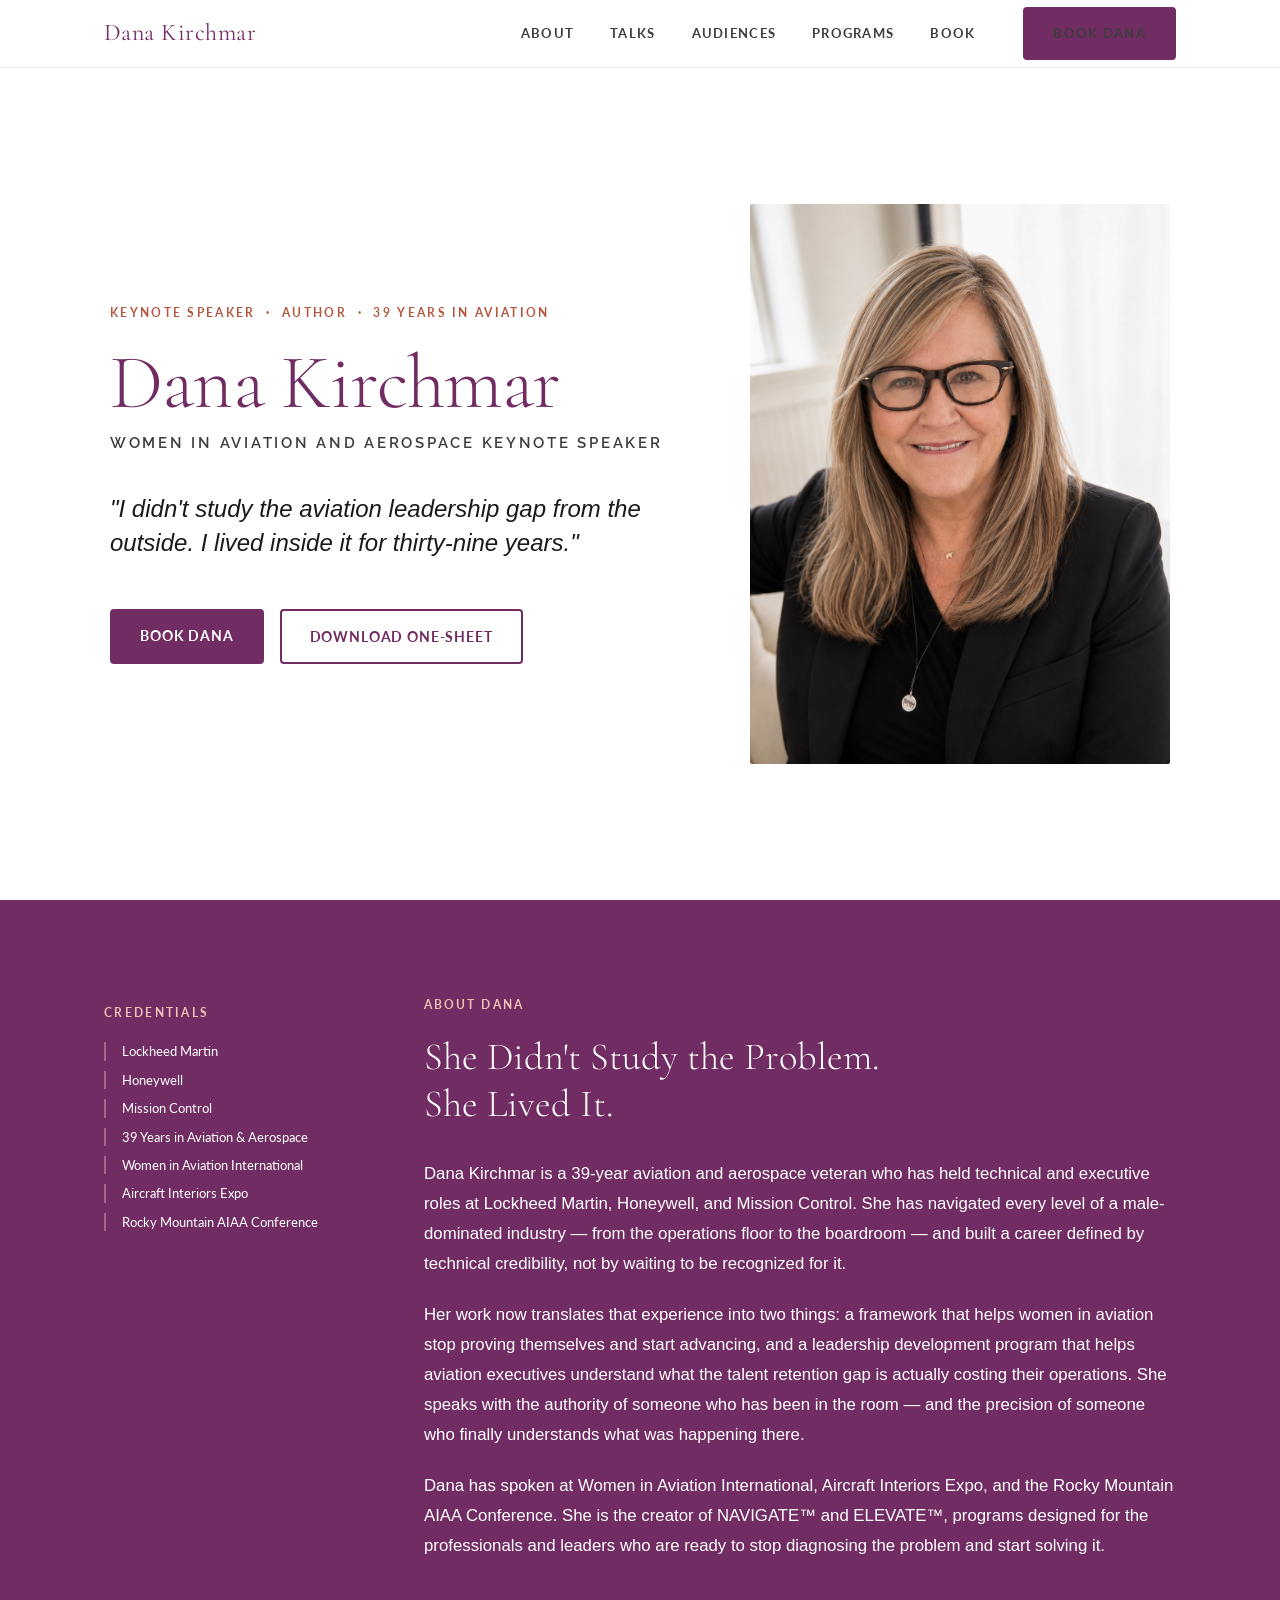
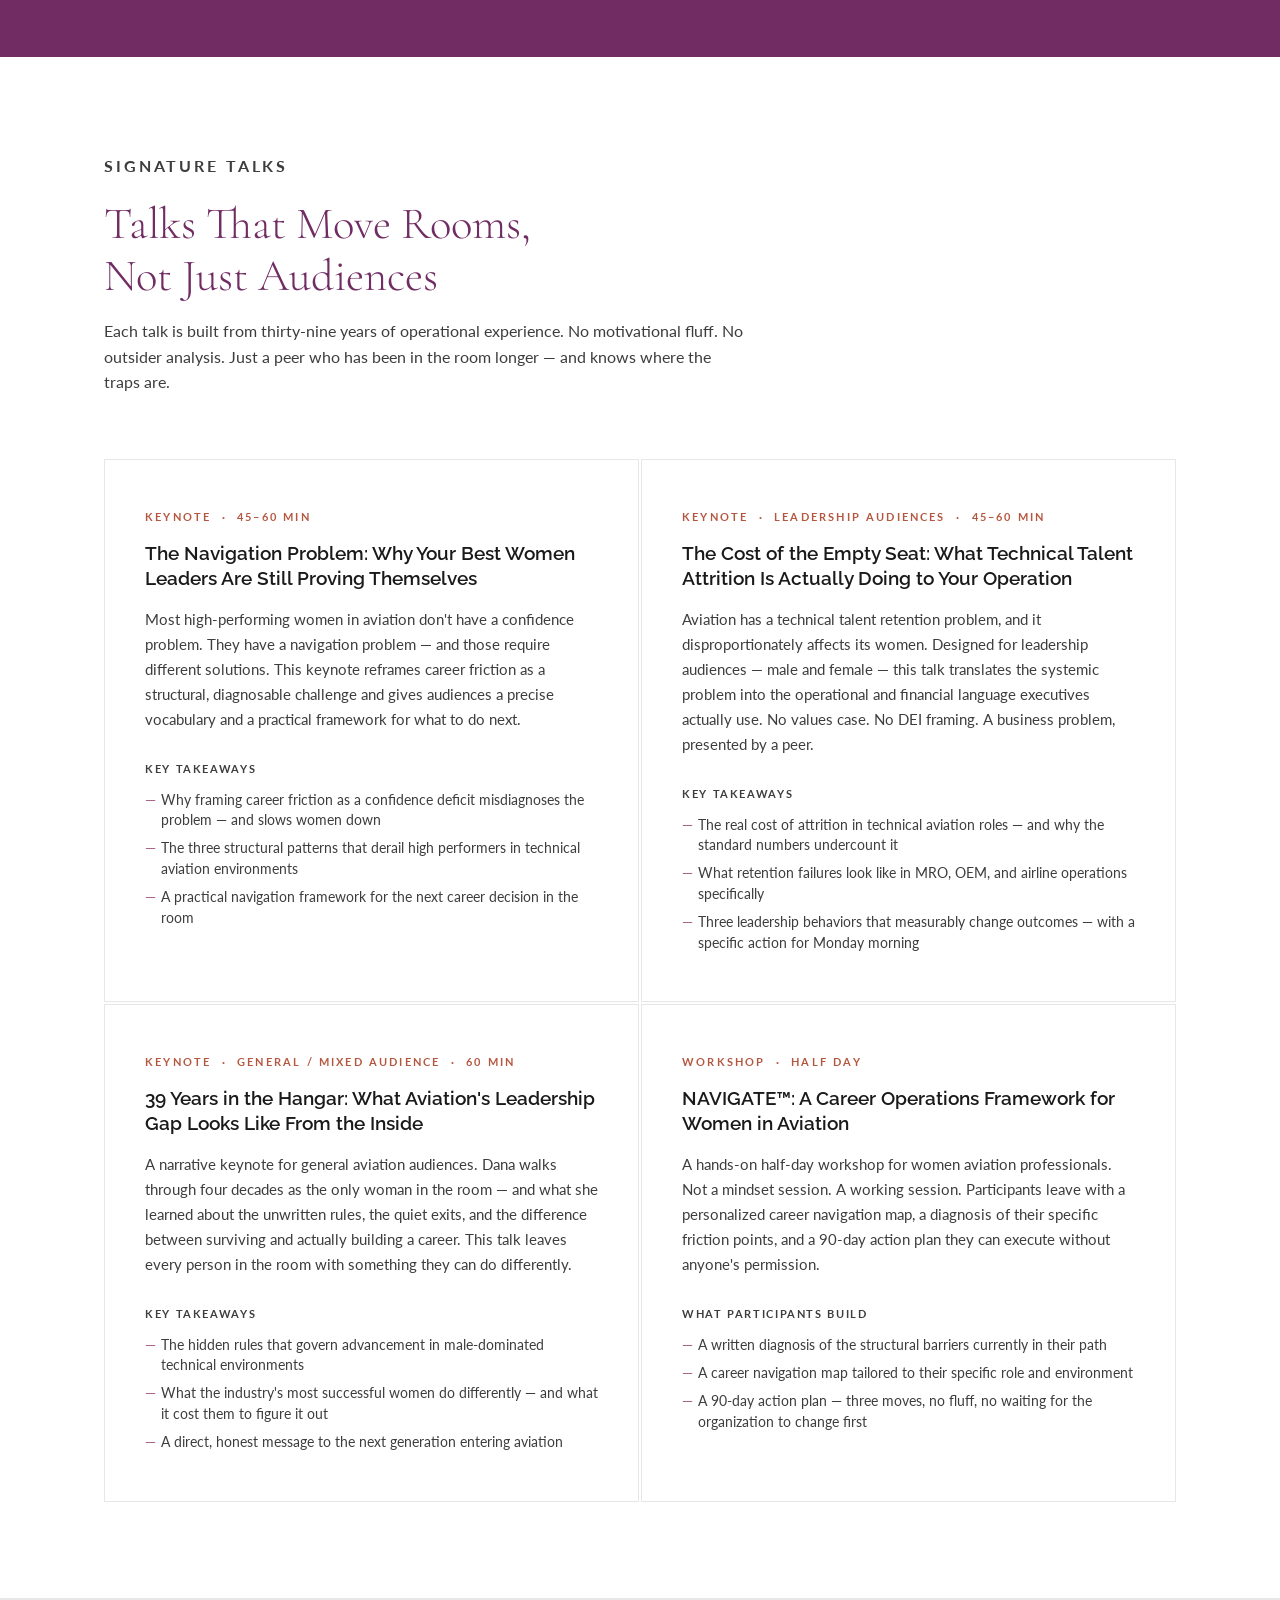
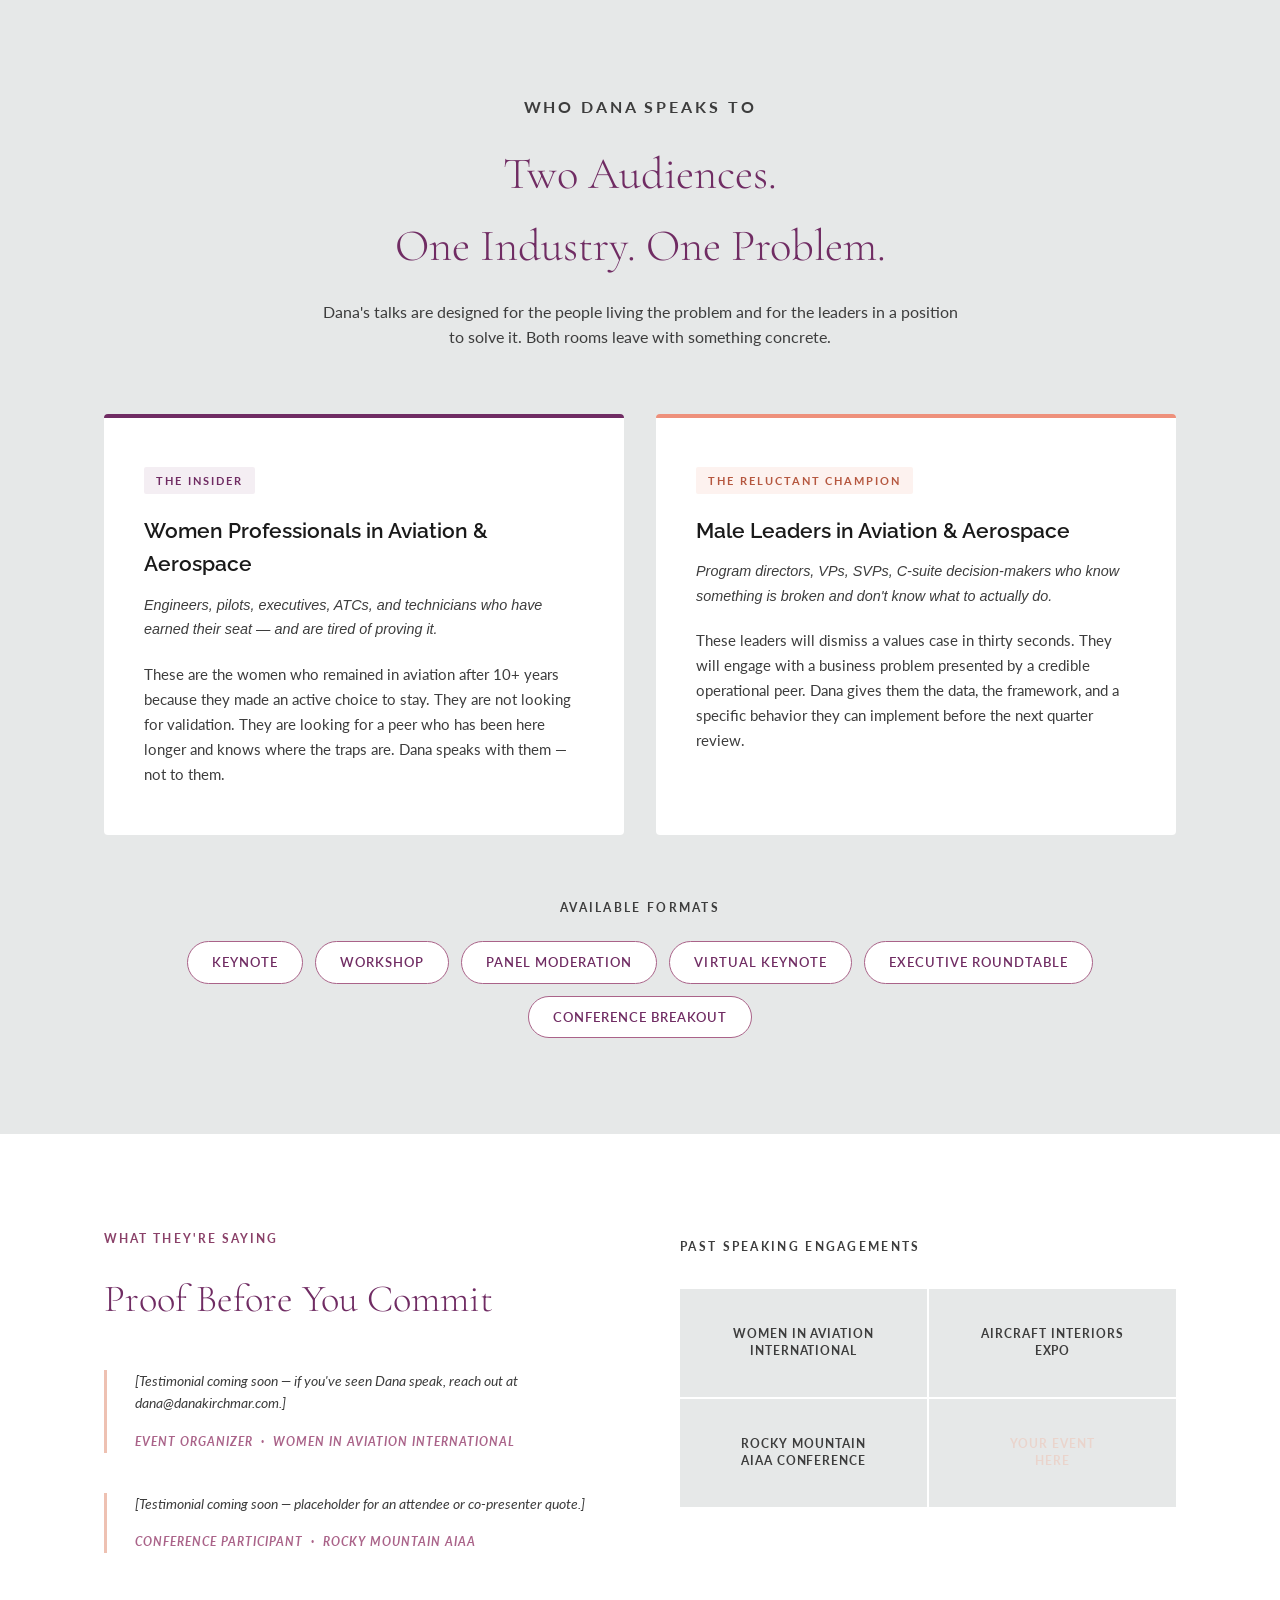
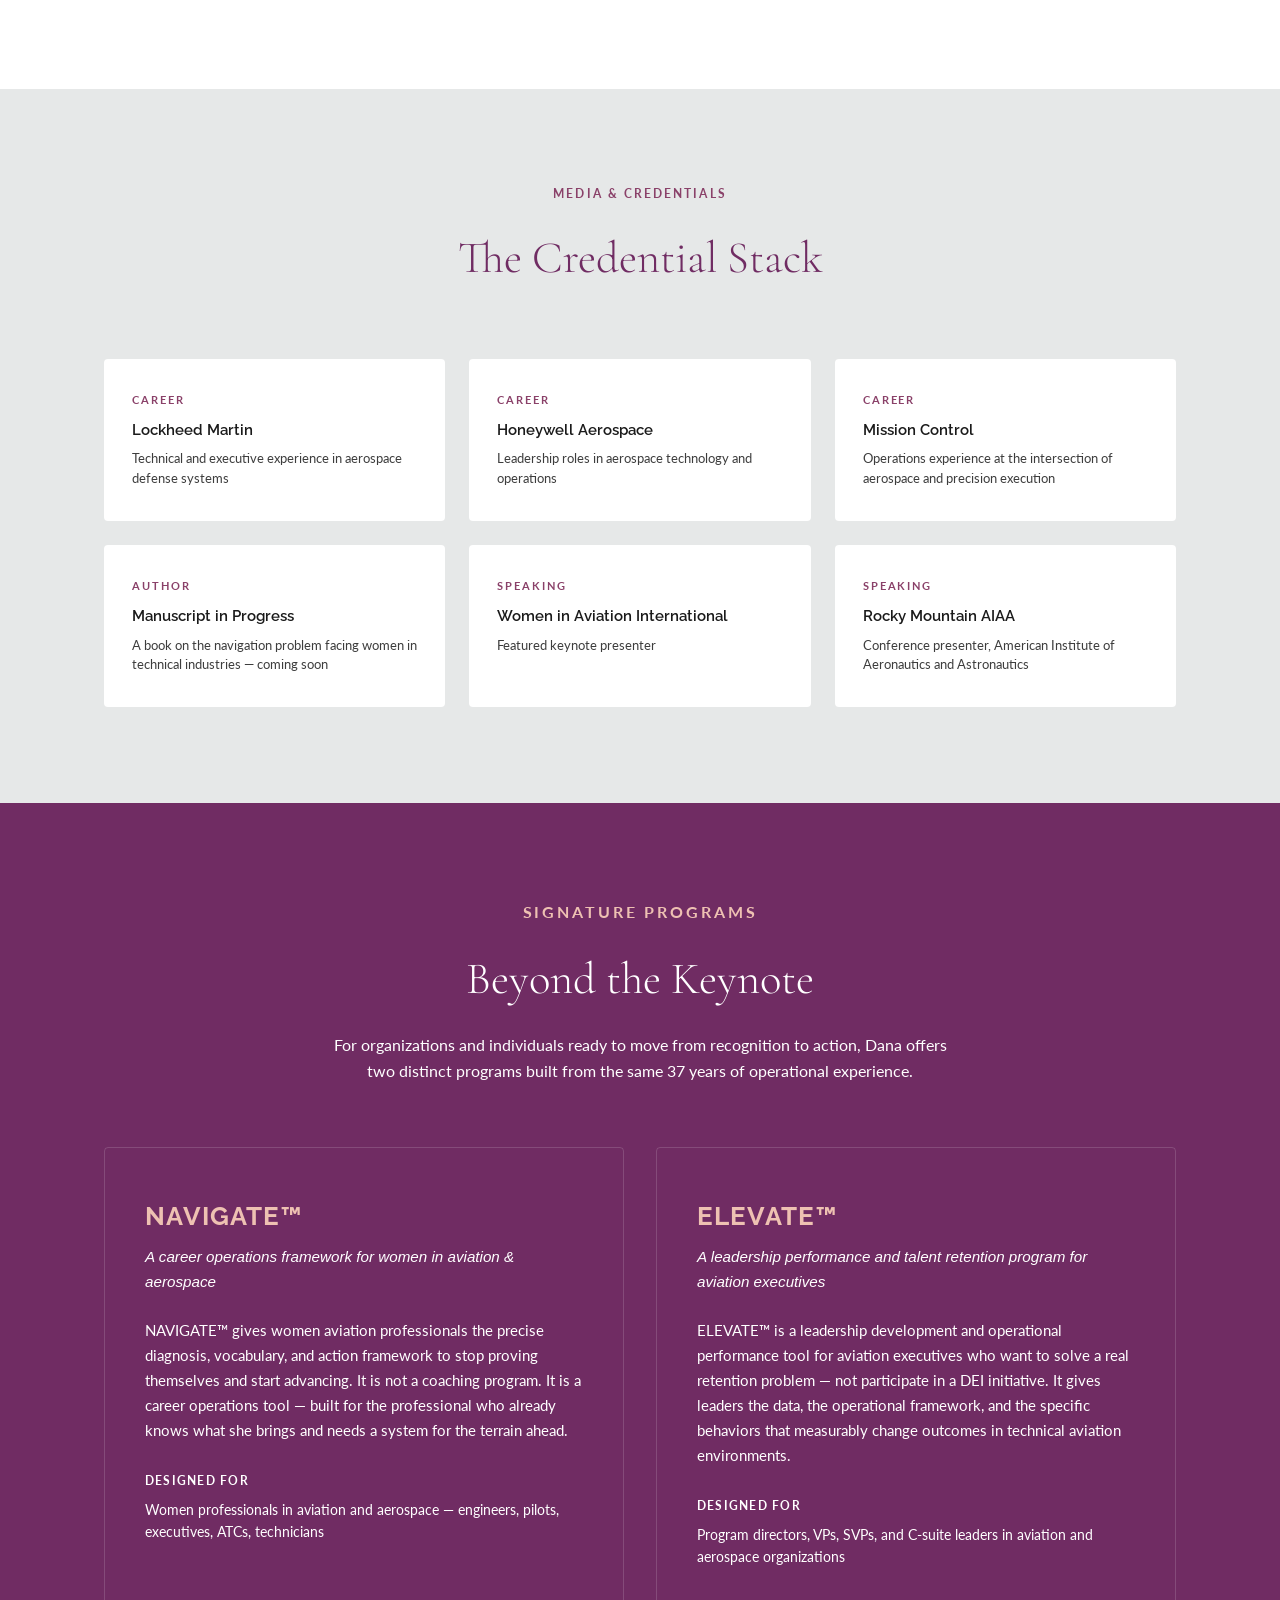
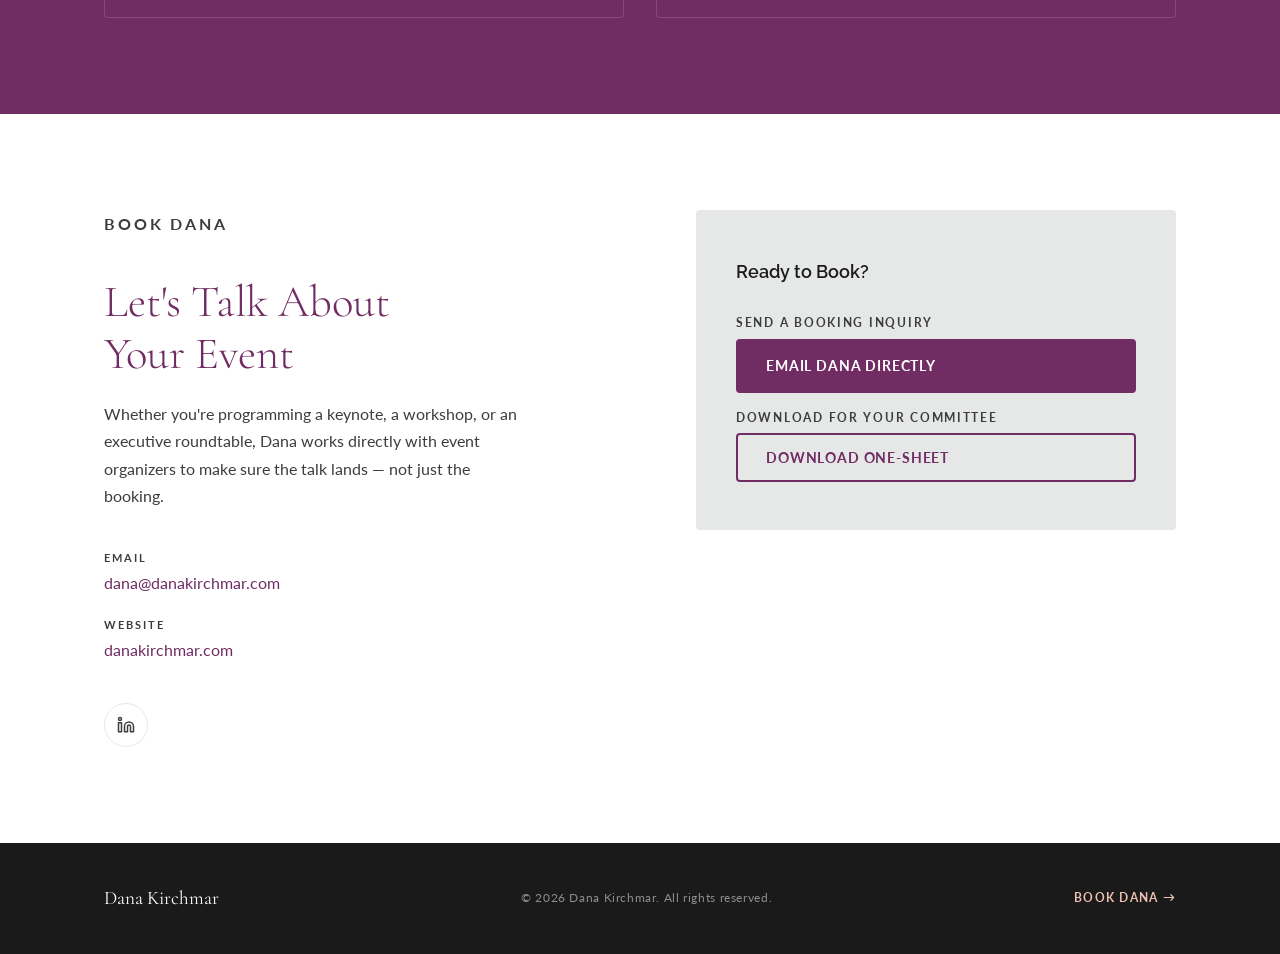
==== commit 401f858a: "Update index.html" ====
--- a/index.html
+++ b/index.html
@@ -22,7 +22,7 @@
         <a href="#audiences">Audiences</a>
         <a href="#programs">Programs</a>
         <a href="#contact">Book</a>
-        <a href="mailto:dana@danakirchmar.com" class="btn btn-outline nav-cta">Book Dana</a>
+        <a href="mailto:dana@danakirchmar.com" class="btn btn-primary nav-cta">Book Dana</a>
       </div>
       <button class="nav-hamburger" aria-label="Open menu" aria-expanded="false">
         <span></span><span></span><span></span>
--- a/css/styles.css
+++ b/css/styles.css
@@ -240,7 +240,7 @@
   font-weight: 600;
   letter-spacing: 0.18em;
   text-transform: uppercase;
-  color: var(--text-slate);
+  color: var(--ink-soft);
   margin-bottom: 36px;
 }
 
@@ -345,7 +345,7 @@
 .bio-credential {
   font-family: var(--font-body);
   font-size: 0.82rem;
-  color: rgba(255,255,255,0.7);
+  color: var(--white);
   padding-left: 16px;
   border-left: 2px solid var(--mauve);
   line-height: 1.4;
@@ -364,7 +364,7 @@
   font-family: var(--font-text);
   font-size: 1.05rem;
   line-height: 1.8;
-  color: rgba(255,255,255,0.88);
+  color: var(--white);
 }
 
 .bio-text p + p { margin-top: 20px; }
@@ -392,7 +392,7 @@
 .talks-header p {
   font-family: var(--font-body);
   font-size: 1rem;
-  color: var(--text-slate);
+  color: var(--ink-soft);
   line-height: 1.6;
 }
 
@@ -457,7 +457,7 @@
   font-weight: 700;
   letter-spacing: 0.15em;
   text-transform: uppercase;
-  color: var(--text-slate);
+  color: var(--ink-soft);
   margin-bottom: 12px;
 }
 
@@ -553,7 +553,7 @@
   font-family: var(--font-text);
   font-size: 0.9rem;
   font-style: italic;
-  color: var(--text-slate);
+  color: var(--ink-soft);
   margin-bottom: 20px;
 }
 
@@ -637,7 +637,7 @@
 .testimonial-placeholder {
   font-family: var(--font-body);
   font-size: 0.88rem;
-  color: var(--text-slate);
+  color: var(--ink-soft);
   font-style: italic;
   margin-bottom: 12px;
   line-height: 1.6;
@@ -662,7 +662,7 @@
   font-weight: 700;
   letter-spacing: 0.2em;
   text-transform: uppercase;
-  color: var(--text-slate);
+  color: var(--ink-soft);
   margin-bottom: 32px;
 }
 
@@ -687,7 +687,7 @@
   font-weight: 700;
   letter-spacing: 0.08em;
   text-transform: uppercase;
-  color: var(--text-slate);
+  color: var(--ink-soft);
   text-align: center;
   line-height: 1.4;
 }
@@ -746,7 +746,7 @@
 .media-card-detail {
   font-family: var(--font-body);
   font-size: 0.82rem;
-  color: var(--text-slate);
+  color: var(--ink-soft);
   line-height: 1.5;
 }
 
@@ -776,7 +776,7 @@
 .programs-header p {
   font-family: var(--font-body);
   font-size: 1rem;
-  color: rgba(255,255,255,0.7);
+  color: var(--white);
   line-height: 1.6;
 }
 
@@ -810,14 +810,14 @@
   font-family: var(--font-text);
   font-size: 0.95rem;
   font-style: italic;
-  color: rgba(255,255,255,0.88);
+  color: var(--white);
   margin-bottom: 24px;
 }
 
 .program-description {
   font-family: var(--font-body);
   font-size: 0.92rem;
-  color: rgba(255,255,255,0.82);
+  color: var(--white);
   line-height: 1.7;
   margin-bottom: 28px;
 }
@@ -828,14 +828,14 @@
   font-weight: 700;
   letter-spacing: 0.1em;
   text-transform: uppercase;
-  color: rgba(255,255,255,0.65); /* bumped from 0.45 for WCAG AA on plum bg */
+  color: var(--white);
   margin-bottom: 8px;
 }
 
 .program-audience {
   font-family: var(--font-body);
   font-size: 0.88rem;
-  color: rgba(255,255,255,0.7);
+  color: var(--white);
 }
 
 /* ── CONTACT ────────────────────────────────────────────────── */
@@ -863,7 +863,7 @@
 .contact-left > p {
   font-family: var(--font-body);
   font-size: 1rem;
-  color: var(--text-slate);
+  color: var(--ink-soft);
   line-height: 1.7;
   margin-bottom: 40px;
   max-width: 420px;
@@ -888,7 +888,7 @@
   font-weight: 700;
   letter-spacing: 0.18em;
   text-transform: uppercase;
-  color: var(--text-slate);
+  color: var(--ink-soft);
 }
 
 .contact-item-value {
@@ -917,7 +917,7 @@
   height: 44px;
   border: 1.5px solid var(--gray-light);
   border-radius: 50%;
-  color: var(--text-slate);
+  color: var(--ink-soft);
   transition: all var(--transition);
 }
 .social-link:hover {
@@ -979,7 +979,7 @@
 .footer-name {
   font-family: var(--font-script);
   font-size: 1.2rem;
-  color: rgba(255,255,255,0.8);
+  color: var(--white);
 }
 
 .footer-copy {
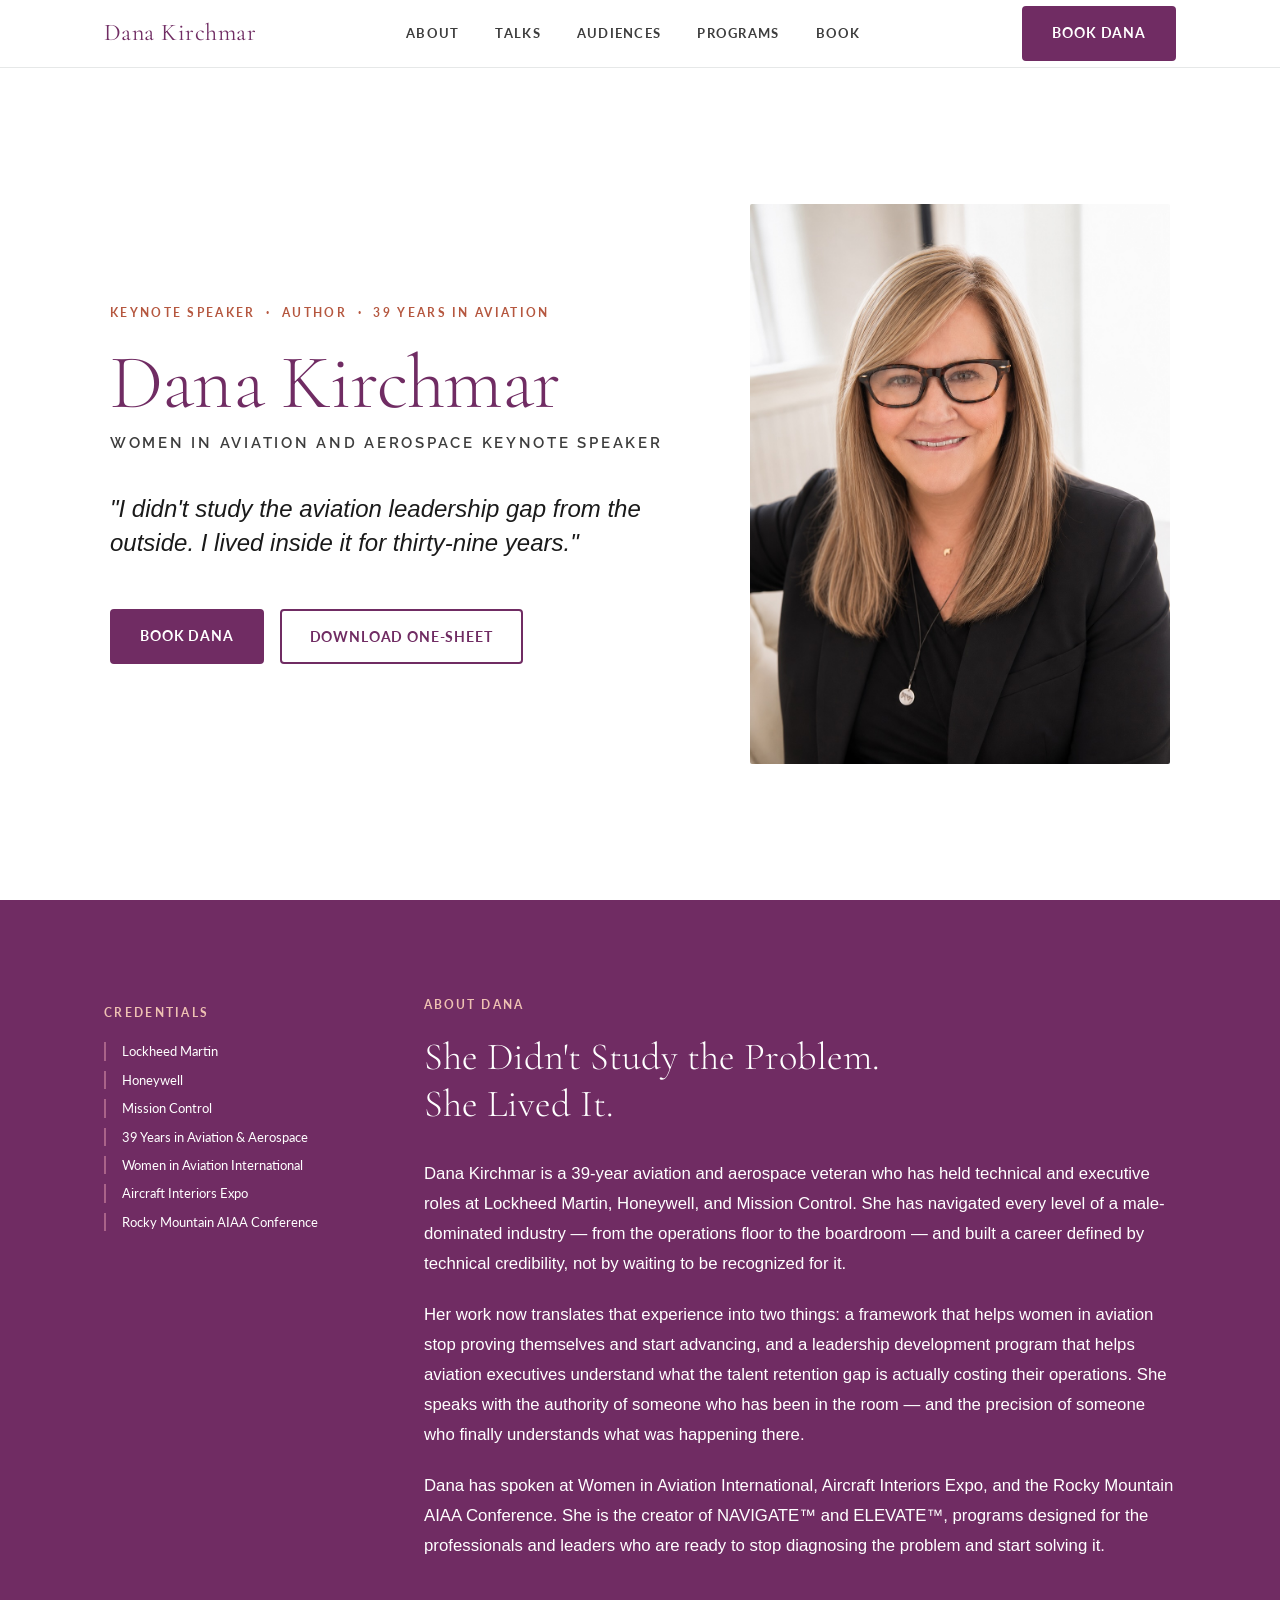
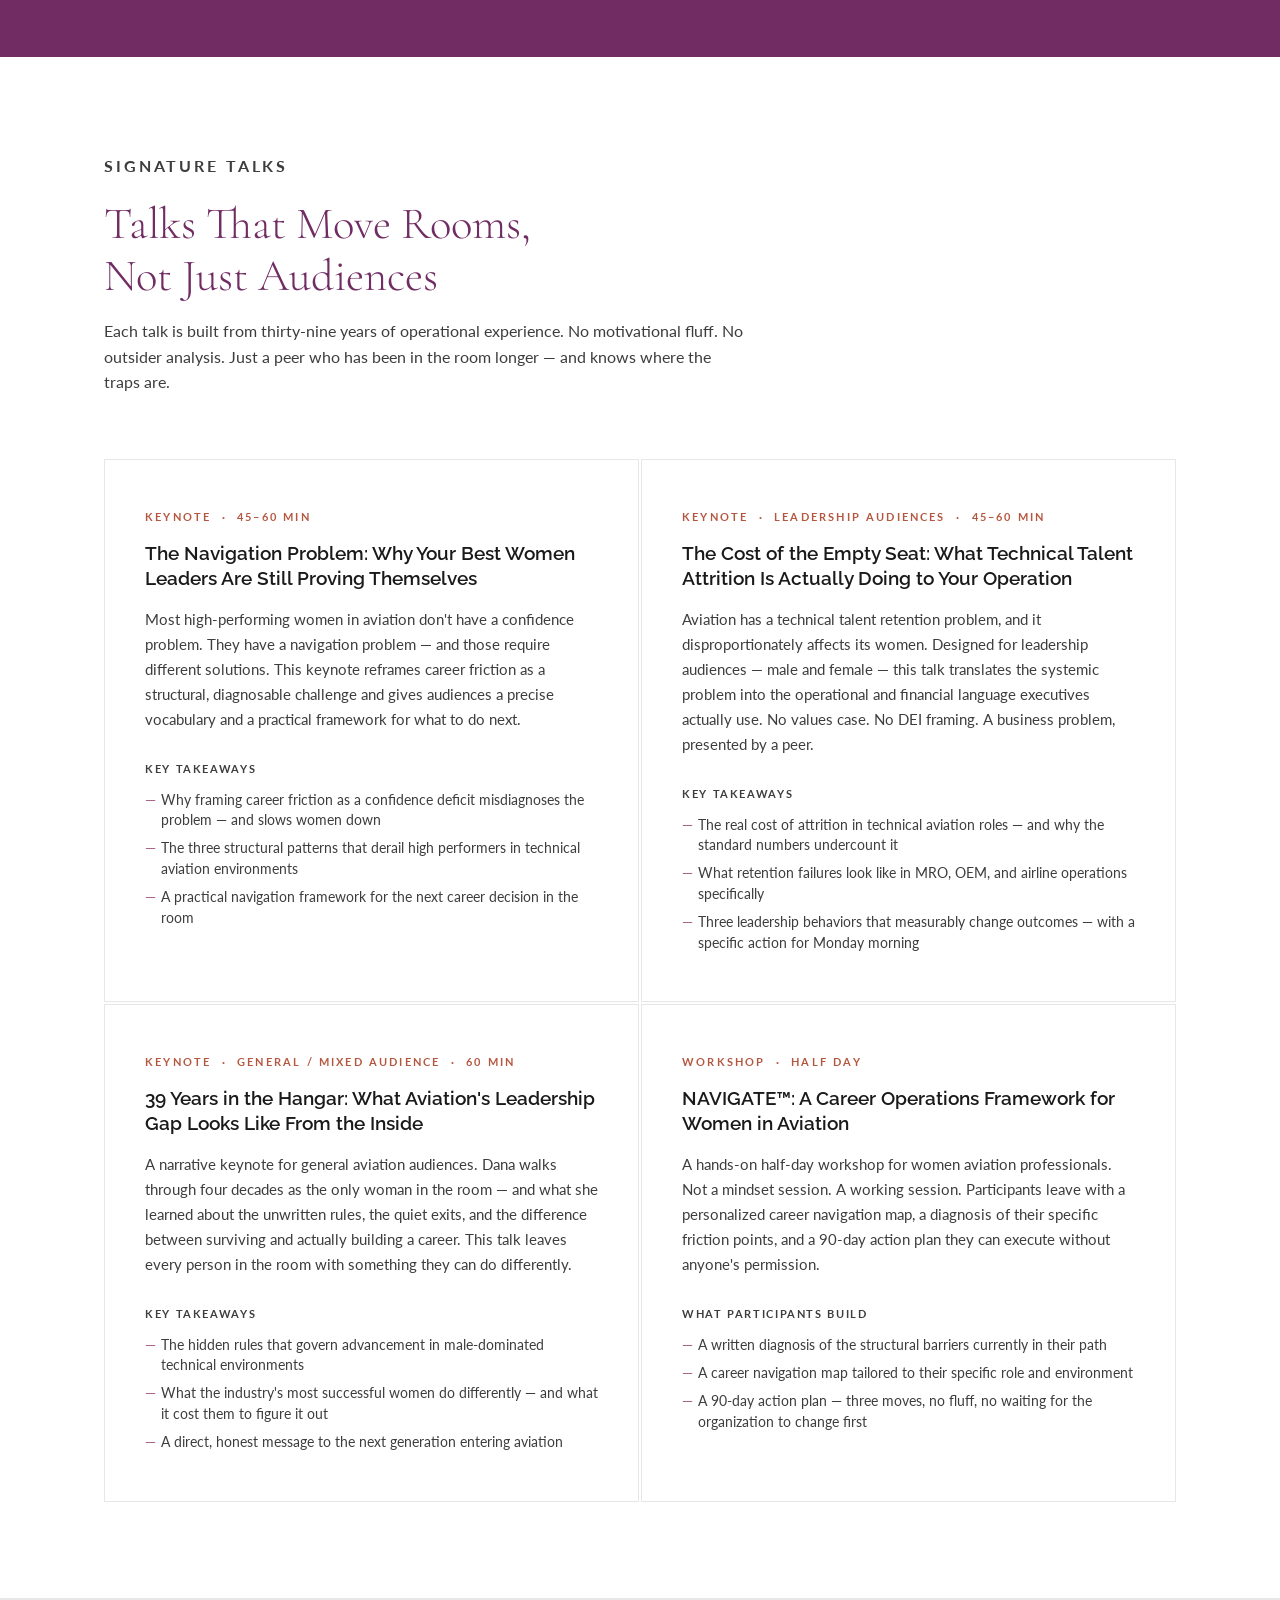
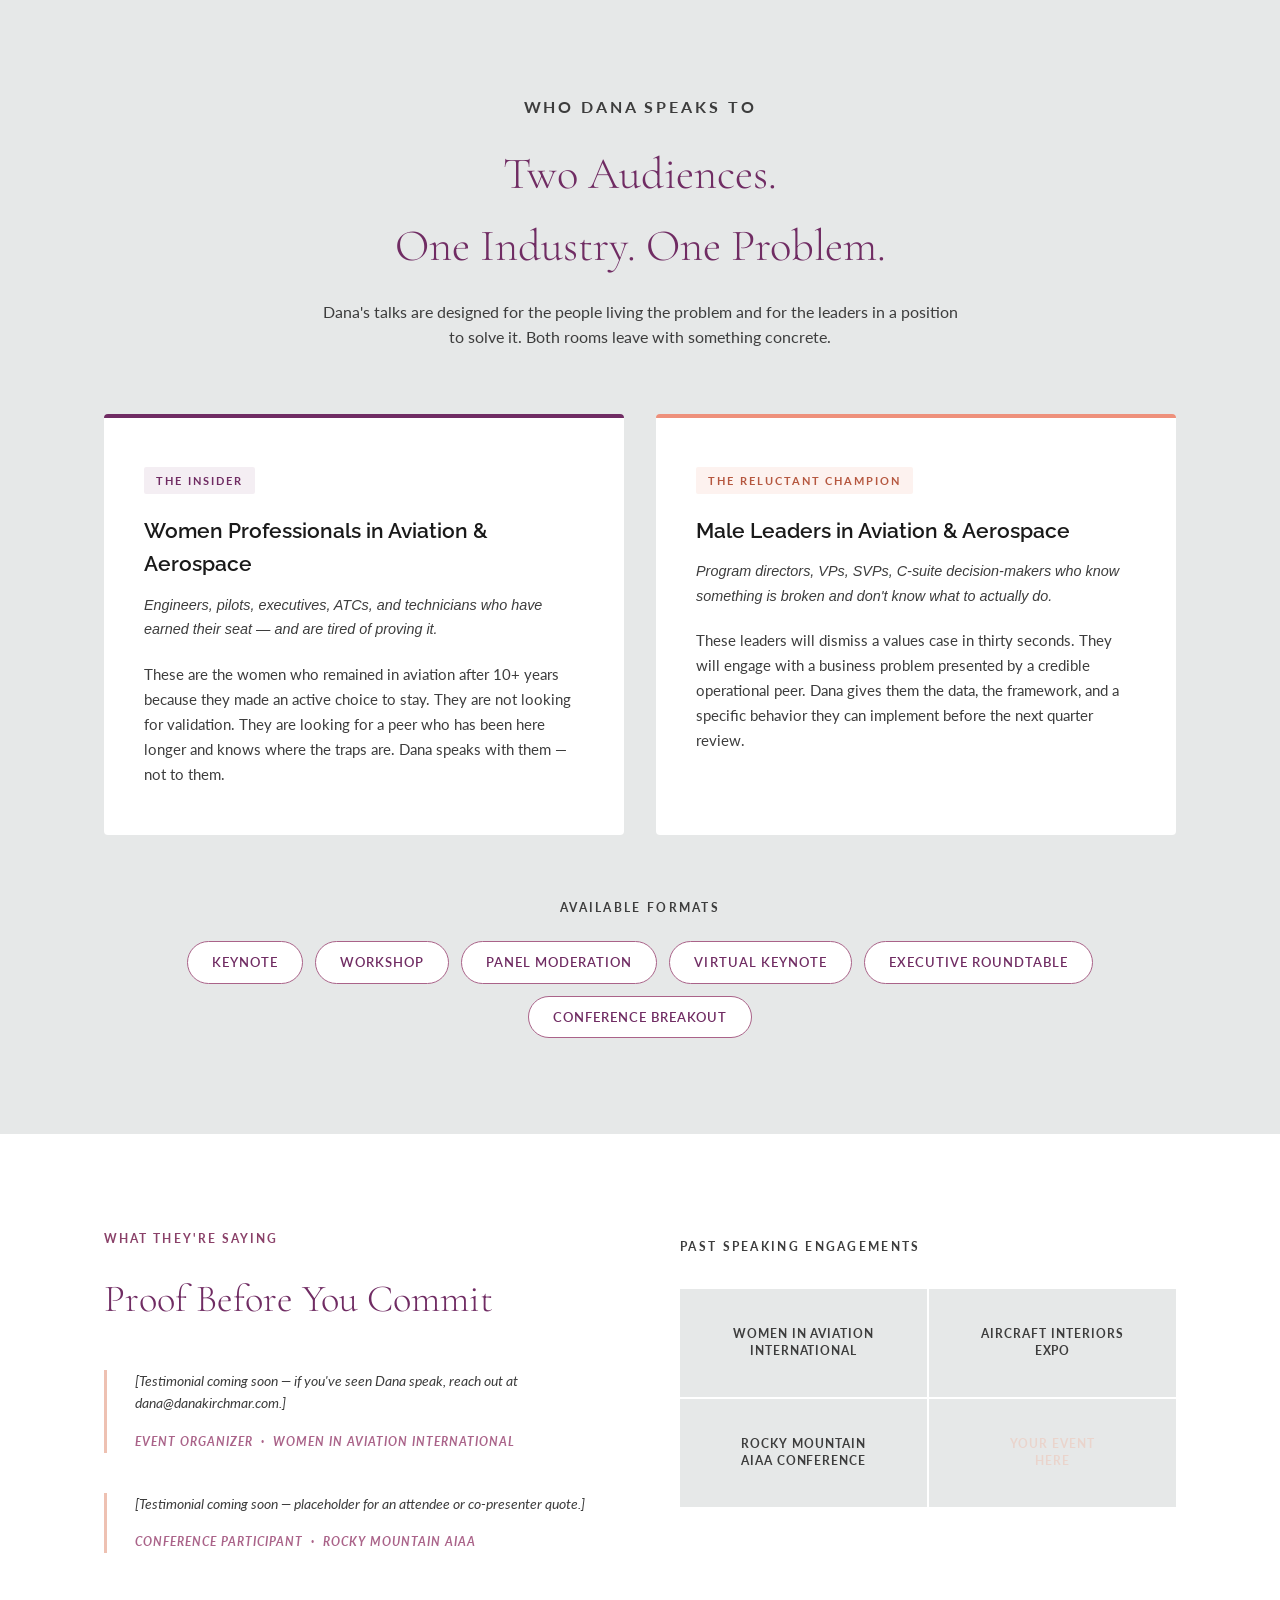
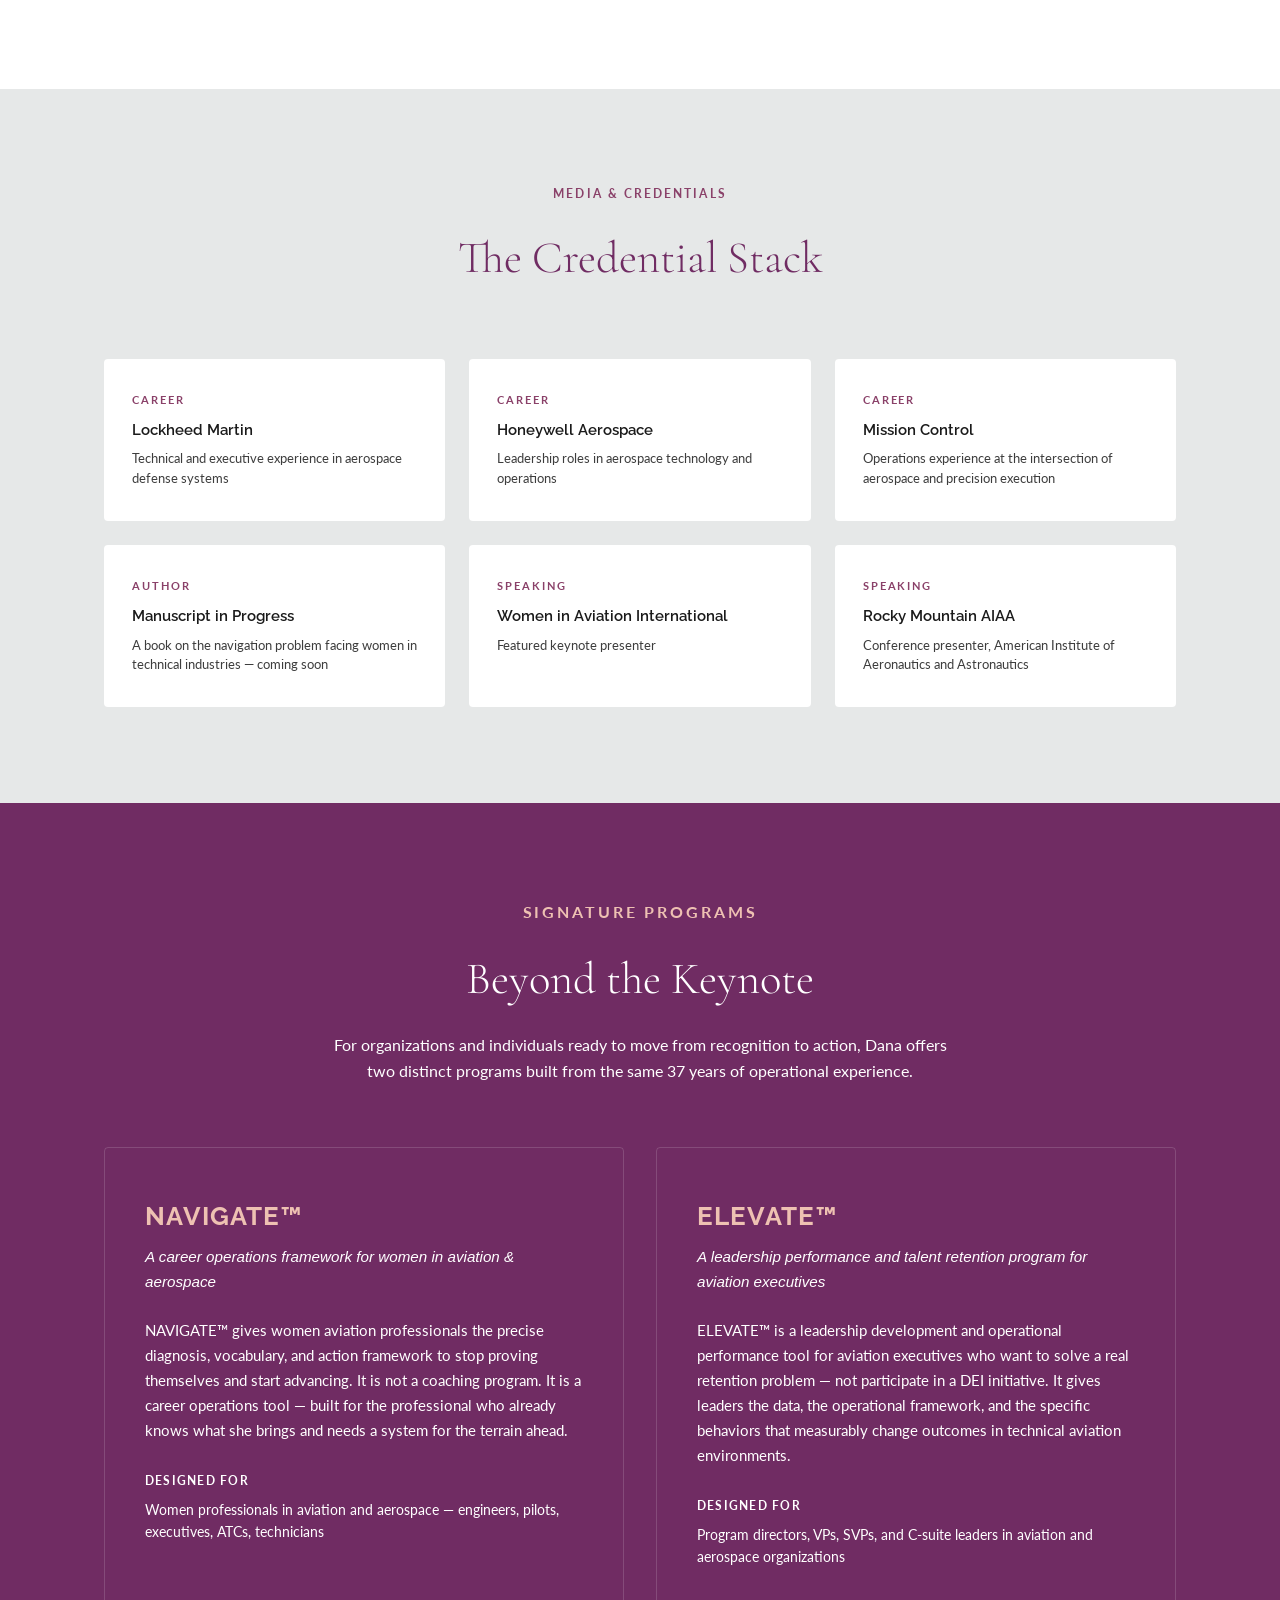
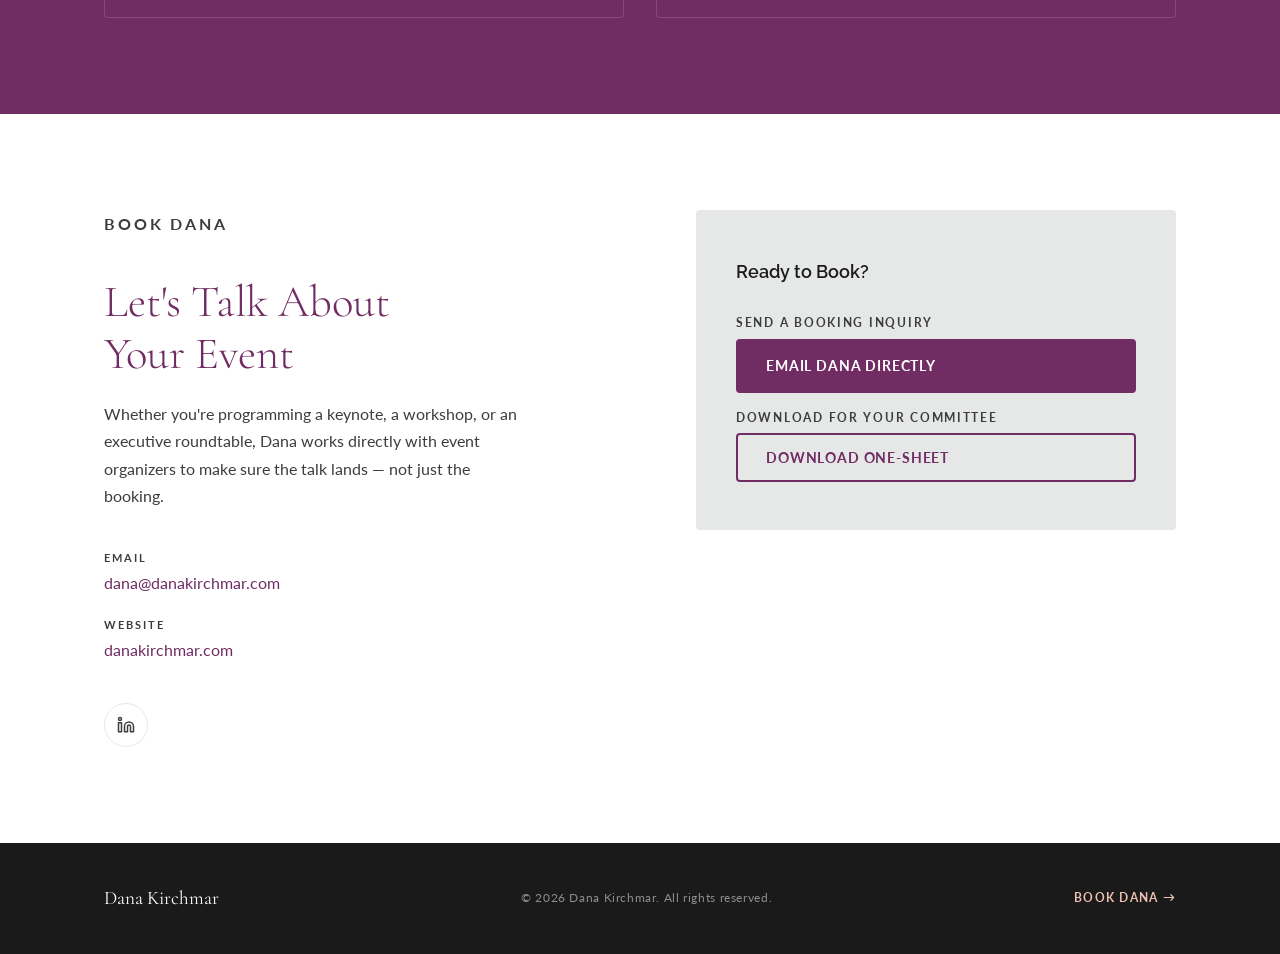
==== commit 1d2682ea: "Fix: move nav CTA outside .nav-links to fix button text color .nav-links a specificity was overridin" ====
--- a/index.html
+++ b/index.html
@@ -22,8 +22,8 @@
         <a href="#audiences">Audiences</a>
         <a href="#programs">Programs</a>
         <a href="#contact">Book</a>
-        <a href="mailto:dana@danakirchmar.com" class="btn btn-primary nav-cta">Book Dana</a>
-      </div>
+      </div>
+      <a href="mailto:dana@danakirchmar.com" class="btn btn-primary nav-cta">Book Dana</a>
       <button class="nav-hamburger" aria-label="Open menu" aria-expanded="false">
         <span></span><span></span><span></span>
       </button>
--- a/css/styles.css
+++ b/css/styles.css
@@ -176,7 +176,8 @@
 }
 .nav-links a:hover { color: var(--plum); }
 
-.nav-cta { margin-left: 12px; }
+.nav-cta { margin-left: 12px; color: var(--white); }
+.nav-cta:hover { color: var(--white); }
 
 .nav-hamburger {
   display: none;
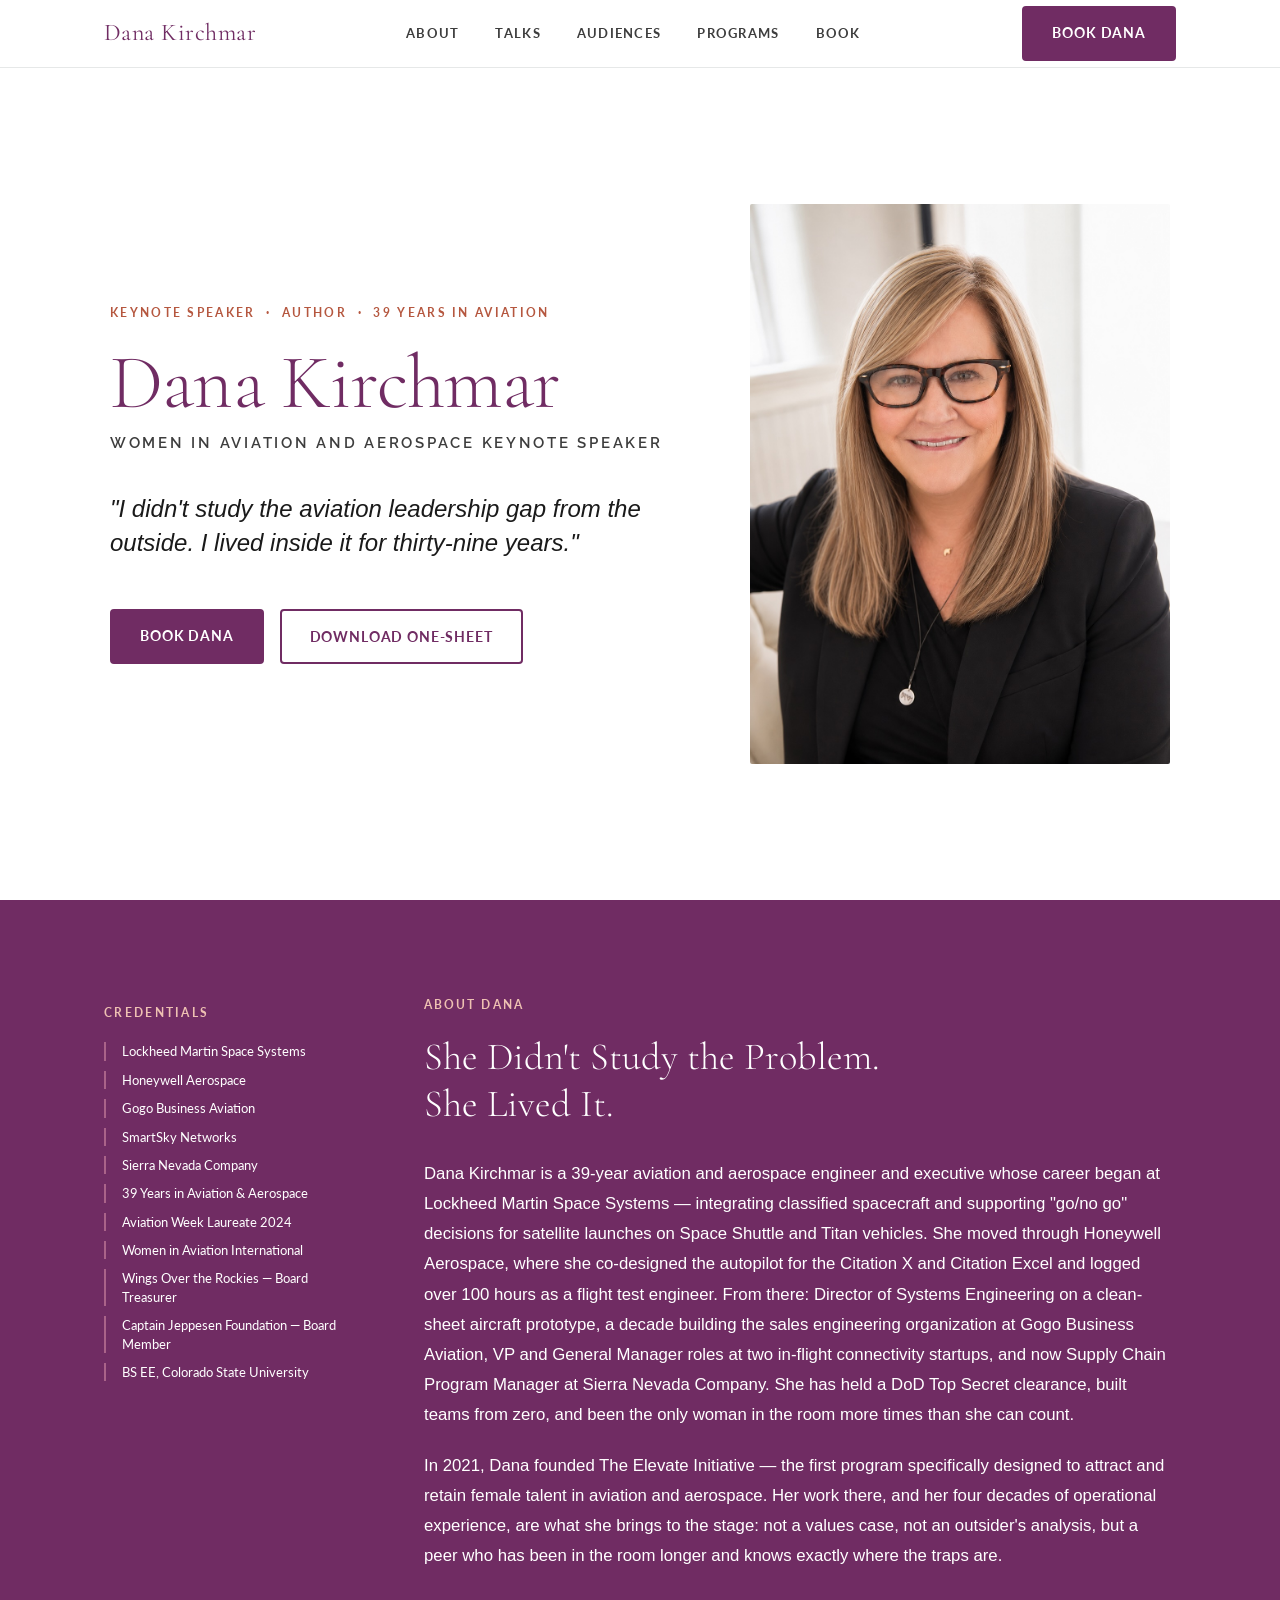
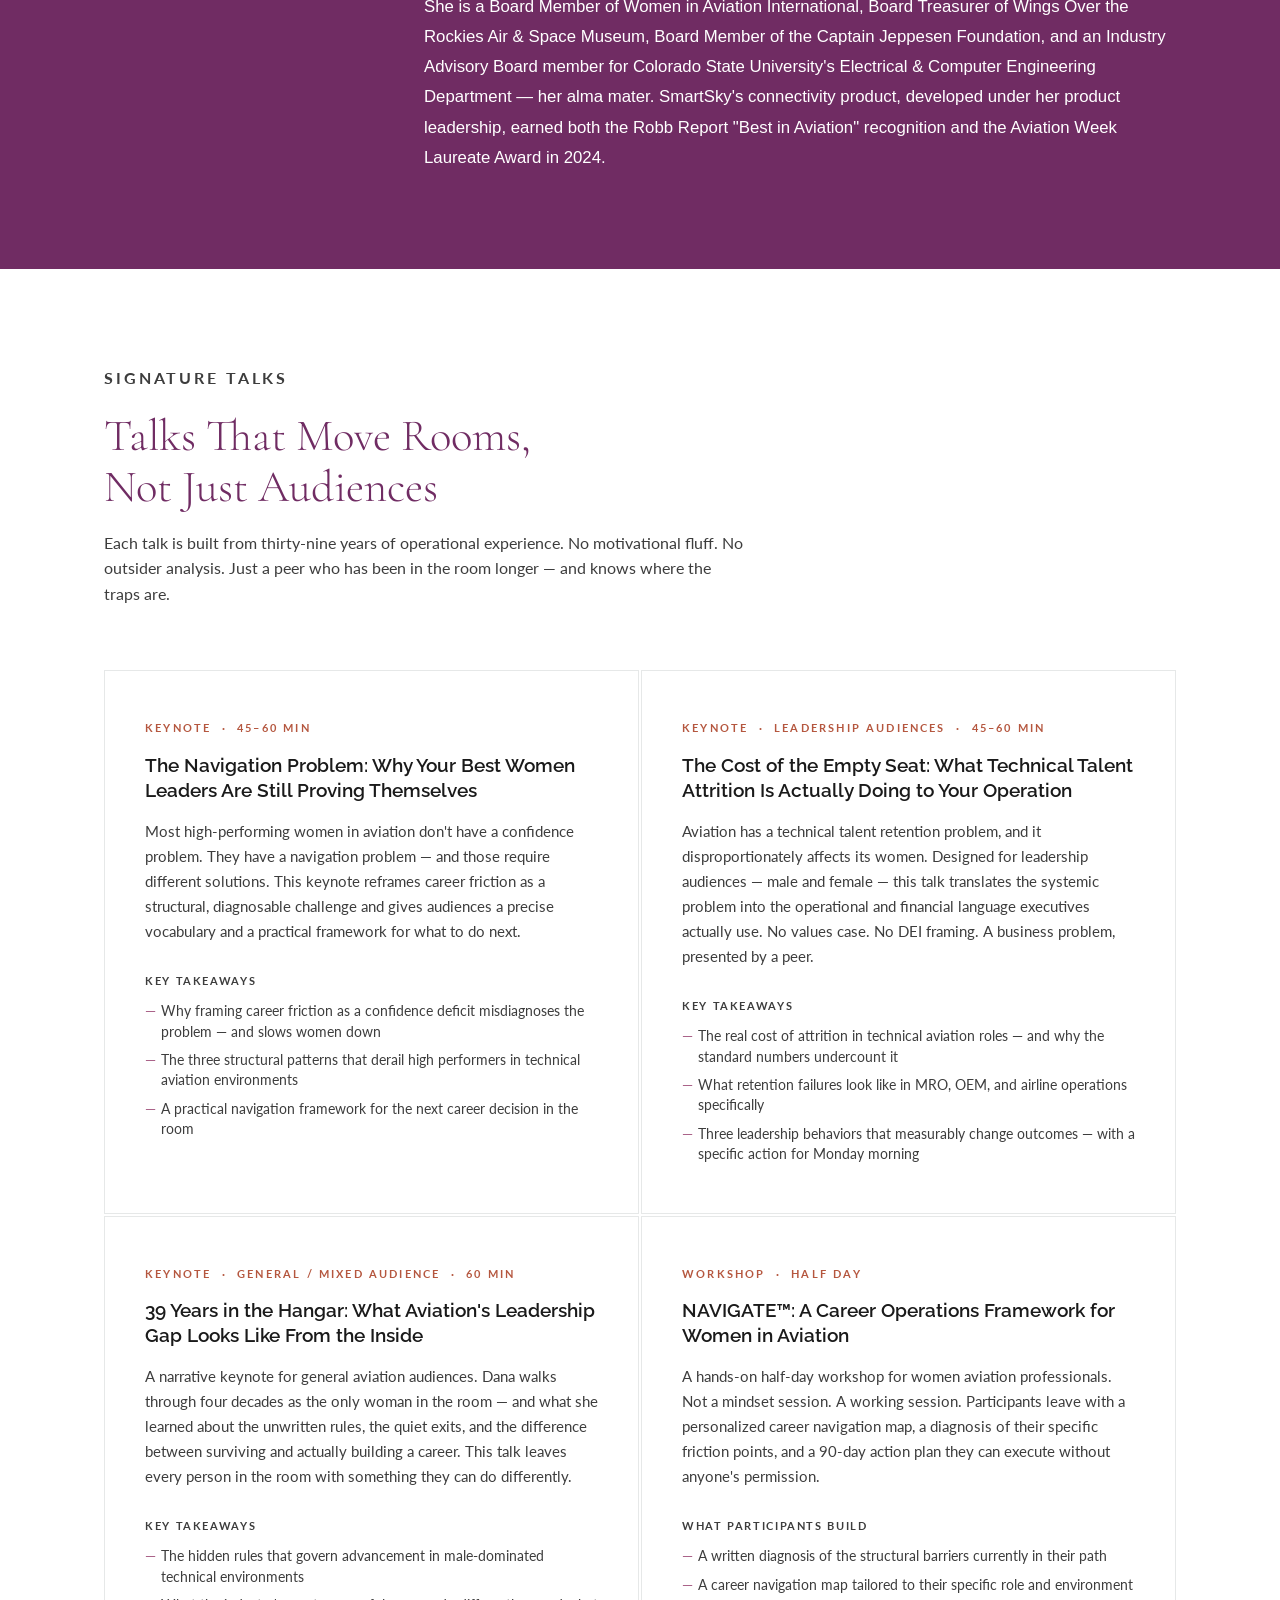
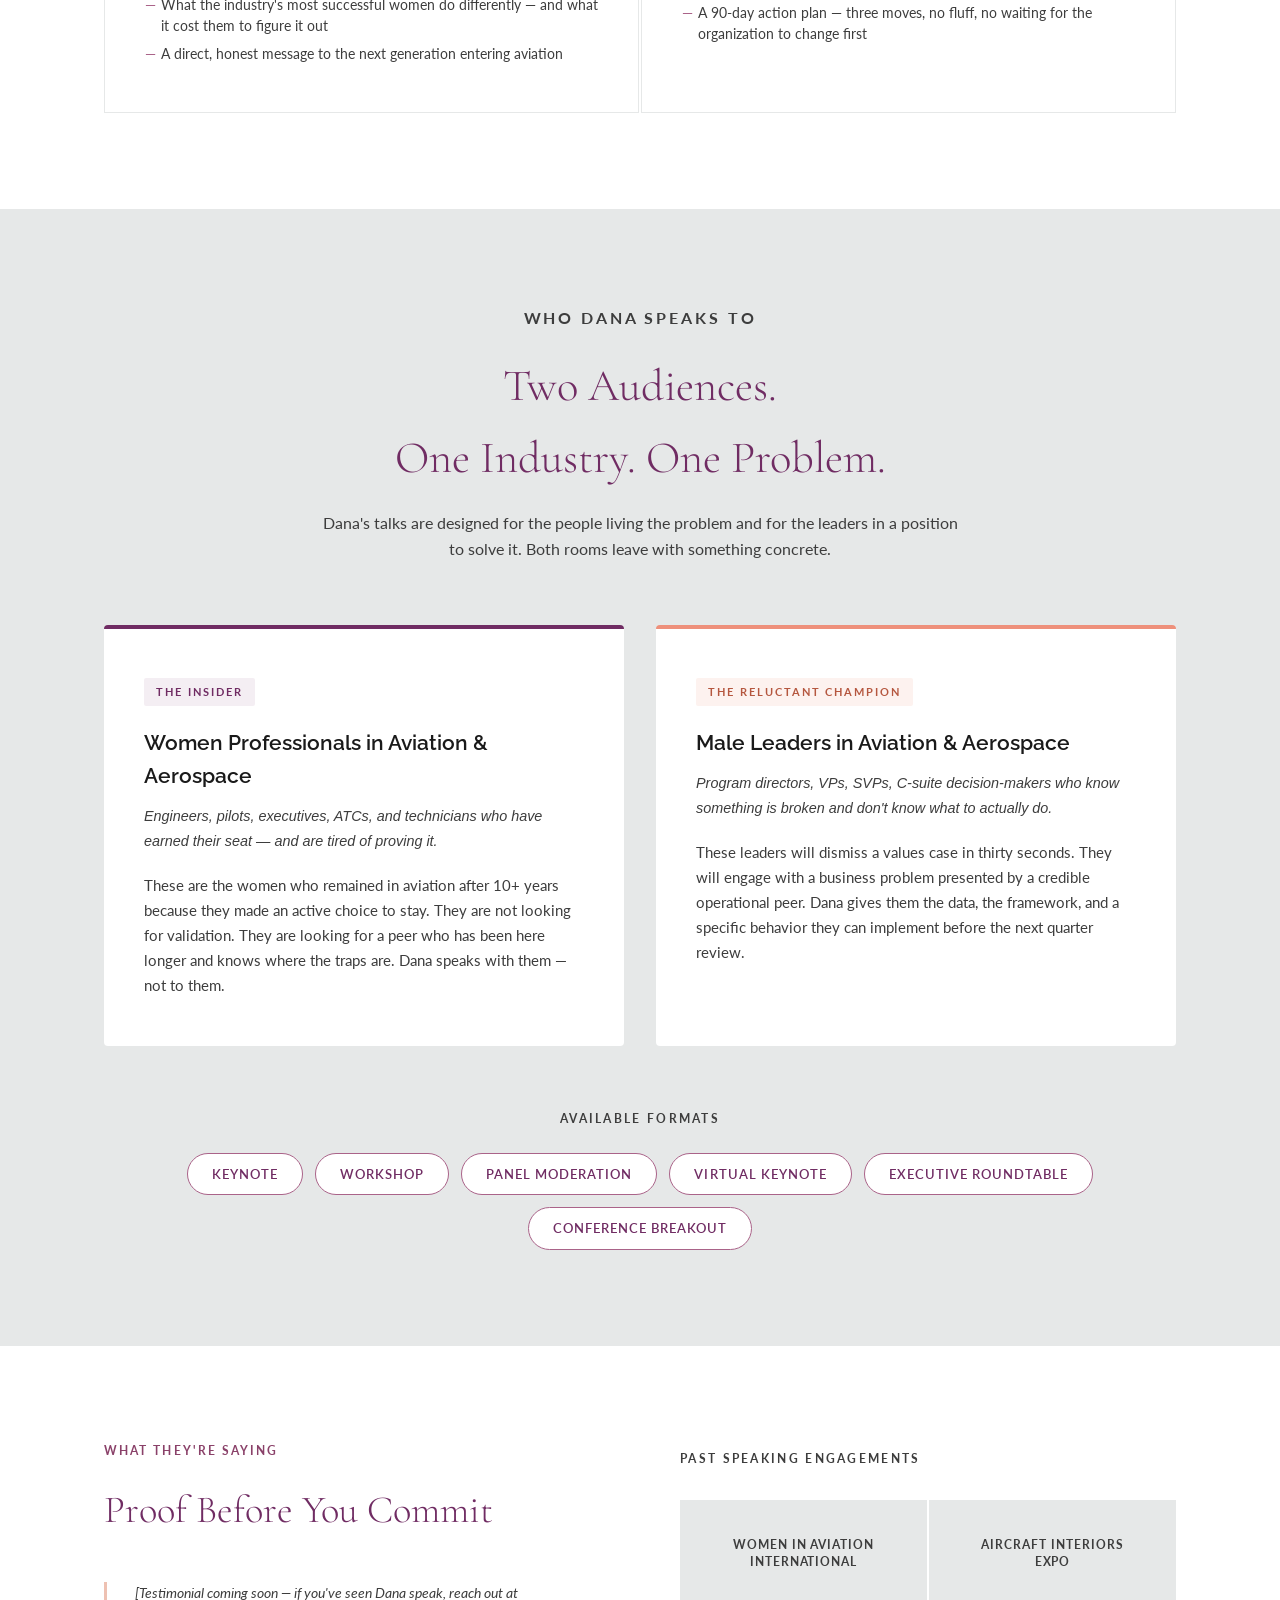
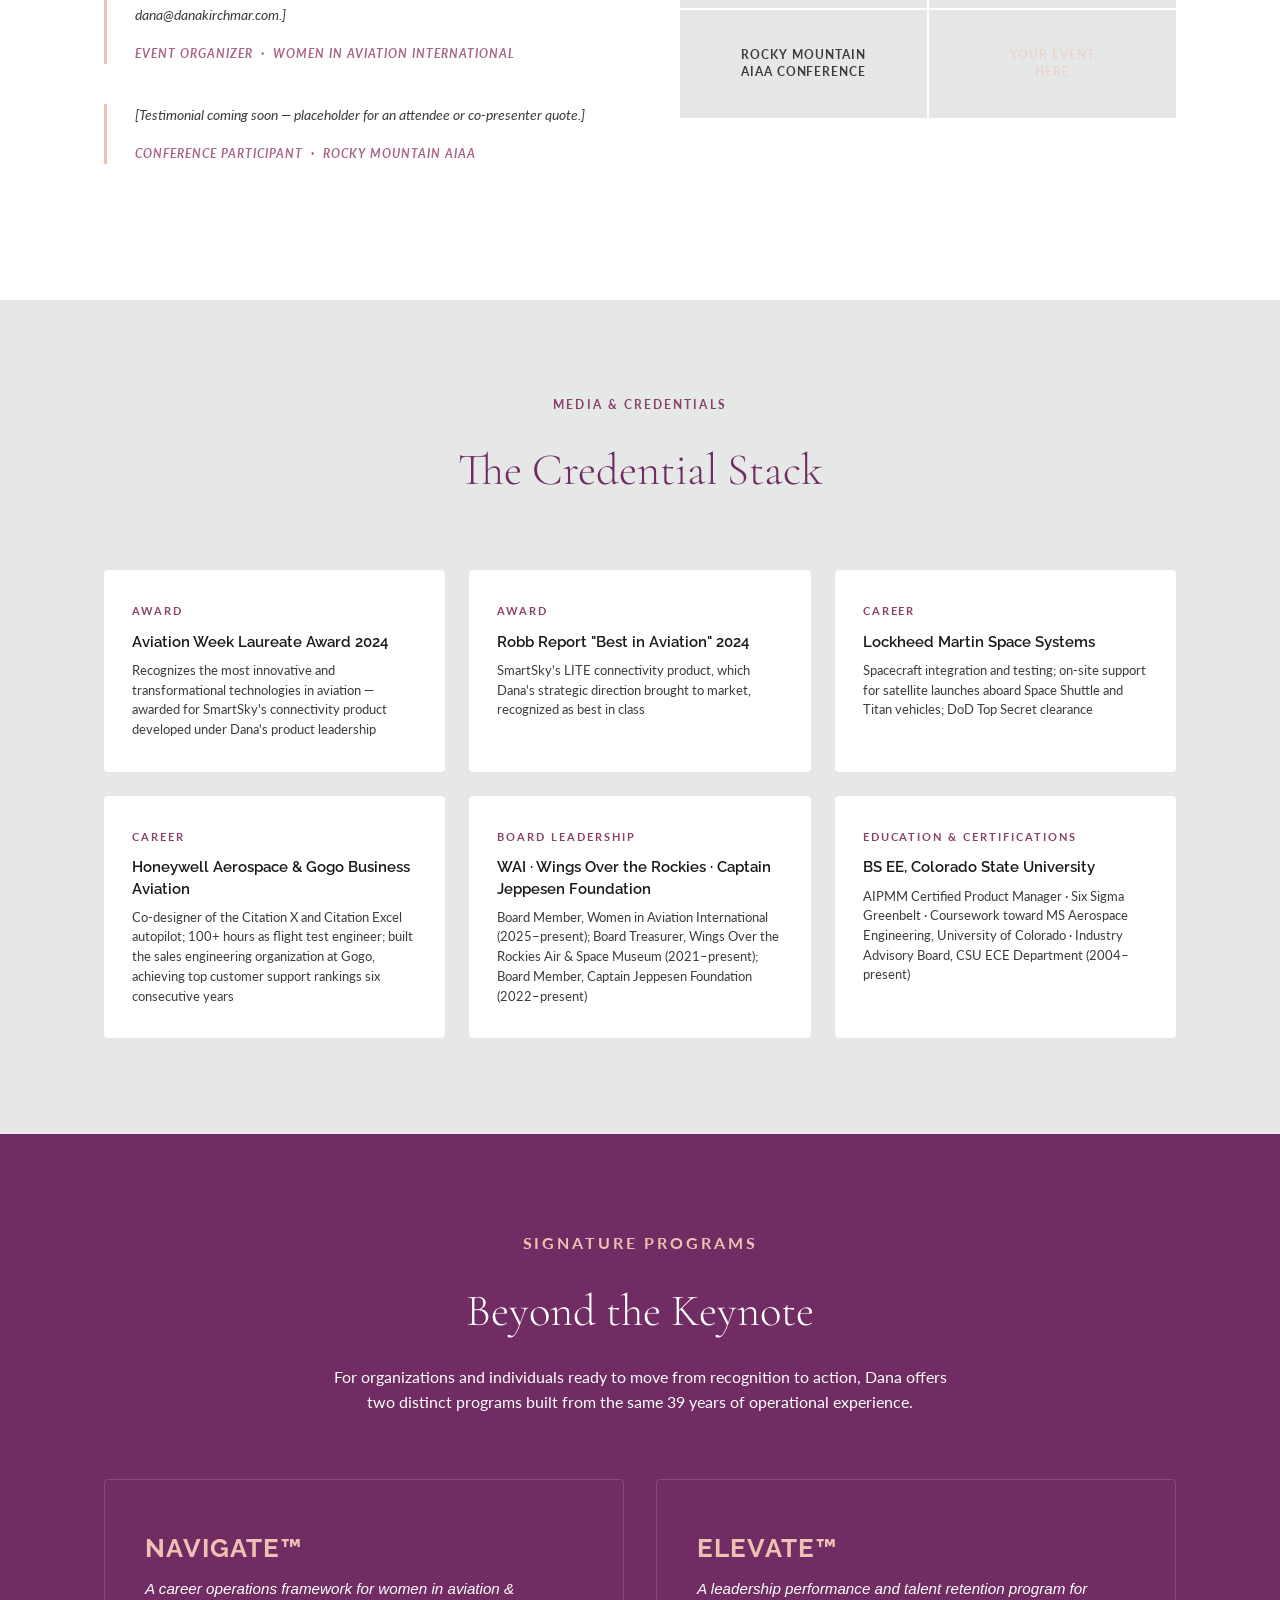
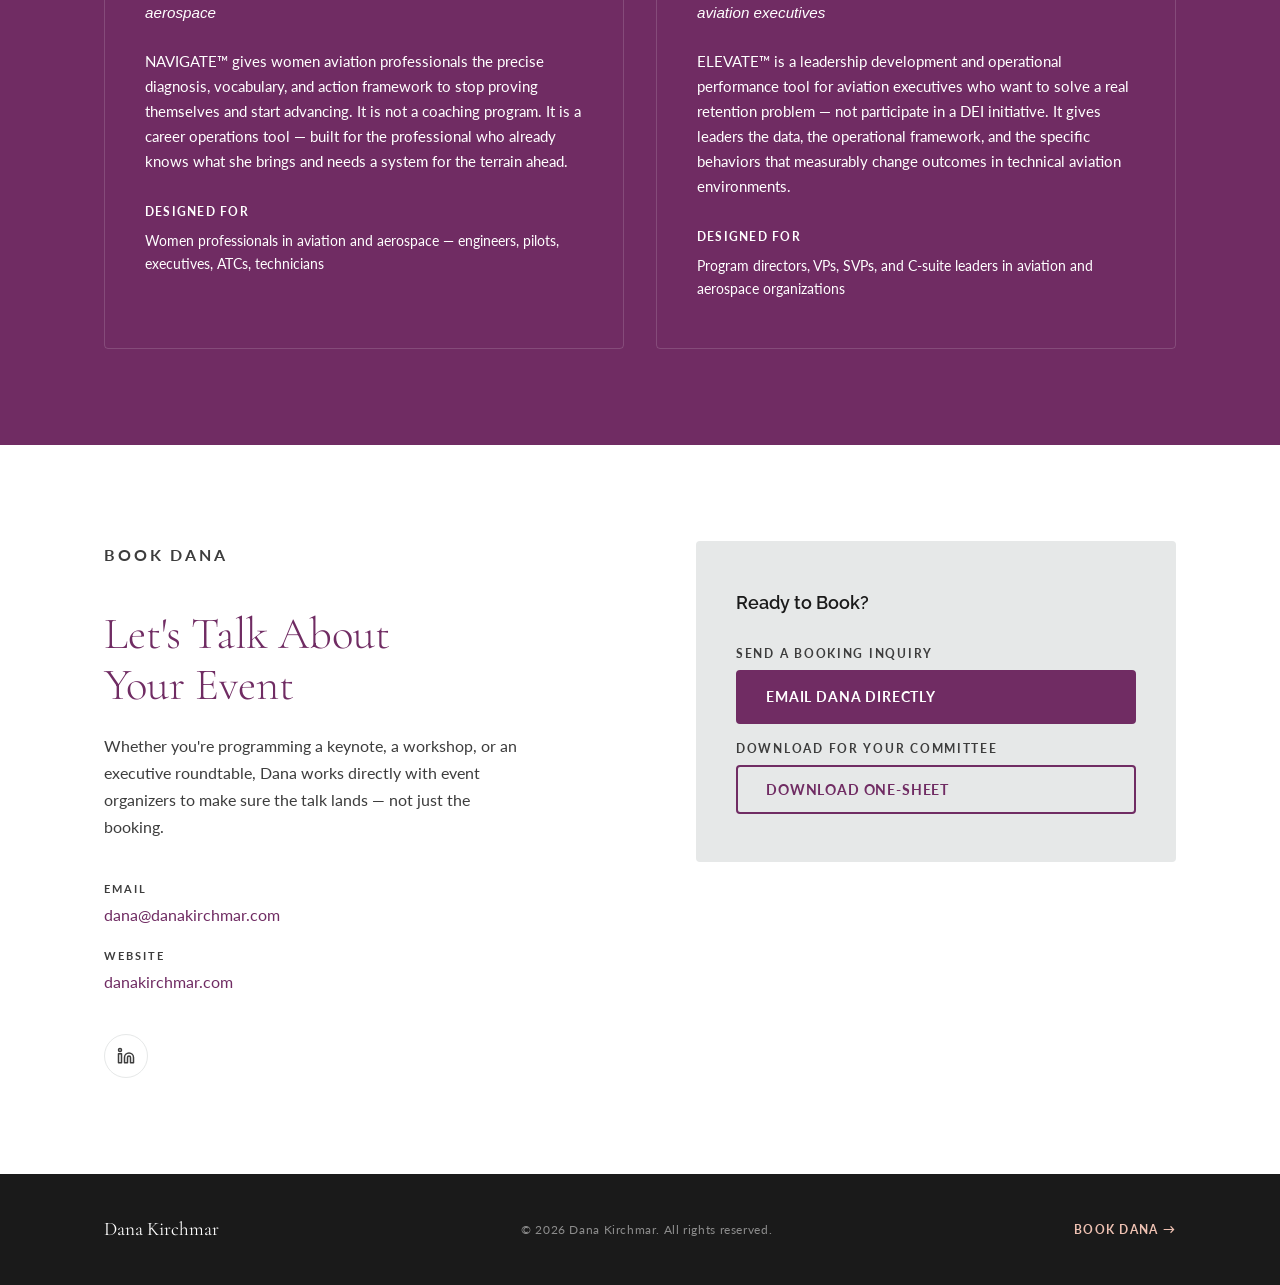
==== commit e4ff9d74: "Update bio, credentials, and media cards from resume; fix nav button color - Rewrites bio with accur" ====
--- a/index.html
+++ b/index.html
@@ -71,13 +71,17 @@
       <aside class="bio-sidebar">
         <p class="bio-sidebar-label">Credentials</p>
         <ul class="bio-credentials" role="list">
-          <li class="bio-credential">Lockheed Martin</li>
-          <li class="bio-credential">Honeywell</li>
-          <li class="bio-credential">Mission Control</li>
+          <li class="bio-credential">Lockheed Martin Space Systems</li>
+          <li class="bio-credential">Honeywell Aerospace</li>
+          <li class="bio-credential">Gogo Business Aviation</li>
+          <li class="bio-credential">SmartSky Networks</li>
+          <li class="bio-credential">Sierra Nevada Company</li>
           <li class="bio-credential">39 Years in Aviation &amp; Aerospace</li>
+          <li class="bio-credential">Aviation Week Laureate 2024</li>
           <li class="bio-credential">Women in Aviation International</li>
-          <li class="bio-credential">Aircraft Interiors Expo</li>
-          <li class="bio-credential">Rocky Mountain AIAA Conference</li>
+          <li class="bio-credential">Wings Over the Rockies — Board Treasurer</li>
+          <li class="bio-credential">Captain Jeppesen Foundation — Board Member</li>
+          <li class="bio-credential">BS EE, Colorado State University</li>
         </ul>
       </aside>
       <div class="bio-content">
@@ -85,23 +89,31 @@
         <h2 id="bio-heading">She Didn't Study the Problem.<br>She Lived It.</h2>
         <div class="bio-text">
           <p>
-            Dana Kirchmar is a 39-year aviation and aerospace veteran who has held technical and
-            executive roles at Lockheed Martin, Honeywell, and Mission Control. She has navigated
-            every level of a male-dominated industry — from the operations floor to the boardroom —
-            and built a career defined by technical credibility, not by waiting to be recognized for it.
+            Dana Kirchmar is a 39-year aviation and aerospace engineer and executive whose career
+            began at Lockheed Martin Space Systems — integrating classified spacecraft and supporting
+            "go/no go" decisions for satellite launches on Space Shuttle and Titan vehicles. She moved
+            through Honeywell Aerospace, where she co-designed the autopilot for the Citation X and
+            Citation Excel and logged over 100 hours as a flight test engineer. From there: Director of
+            Systems Engineering on a clean-sheet aircraft prototype, a decade building the sales
+            engineering organization at Gogo Business Aviation, VP and General Manager roles at two
+            in-flight connectivity startups, and now Supply Chain Program Manager at Sierra Nevada
+            Company. She has held a DoD Top Secret clearance, built teams from zero, and been the
+            only woman in the room more times than she can count.
           </p>
           <p>
-            Her work now translates that experience into two things: a framework that helps women in
-            aviation stop proving themselves and start advancing, and a leadership development program
-            that helps aviation executives understand what the talent retention gap is actually costing
-            their operations. She speaks with the authority of someone who has been in the room — and
-            the precision of someone who finally understands what was happening there.
+            In 2021, Dana founded The Elevate Initiative — the first program specifically designed to
+            attract and retain female talent in aviation and aerospace. Her work there, and her four
+            decades of operational experience, are what she brings to the stage: not a values case,
+            not an outsider's analysis, but a peer who has been in the room longer and knows exactly
+            where the traps are.
           </p>
           <p>
-            Dana has spoken at Women in Aviation International, Aircraft Interiors Expo, and the
-            Rocky Mountain AIAA Conference. She is the creator of NAVIGATE™ and ELEVATE™, programs
-            designed for the professionals and leaders who are ready to stop diagnosing the problem
-            and start solving it.
+            She is a Board Member of Women in Aviation International, Board Treasurer of Wings Over
+            the Rockies Air &amp; Space Museum, Board Member of the Captain Jeppesen Foundation, and
+            an Industry Advisory Board member for Colorado State University's Electrical &amp; Computer
+            Engineering Department — her alma mater. SmartSky's connectivity product, developed under
+            her product leadership, earned both the Robb Report "Best in Aviation" recognition and the
+            Aviation Week Laureate Award in 2024.
           </p>
         </div>
       </div>
@@ -299,34 +311,34 @@
 
       <div class="media-grid">
         <div class="media-card">
+          <p class="media-card-type">Award</p>
+          <p class="media-card-title">Aviation Week Laureate Award 2024</p>
+          <p class="media-card-detail">Recognizes the most innovative and transformational technologies in aviation — awarded for SmartSky's connectivity product developed under Dana's product leadership</p>
+        </div>
+        <div class="media-card">
+          <p class="media-card-type">Award</p>
+          <p class="media-card-title">Robb Report "Best in Aviation" 2024</p>
+          <p class="media-card-detail">SmartSky's LITE connectivity product, which Dana's strategic direction brought to market, recognized as best in class</p>
+        </div>
+        <div class="media-card">
           <p class="media-card-type">Career</p>
-          <p class="media-card-title">Lockheed Martin</p>
-          <p class="media-card-detail">Technical and executive experience in aerospace defense systems</p>
+          <p class="media-card-title">Lockheed Martin Space Systems</p>
+          <p class="media-card-detail">Spacecraft integration and testing; on-site support for satellite launches aboard Space Shuttle and Titan vehicles; DoD Top Secret clearance</p>
         </div>
         <div class="media-card">
           <p class="media-card-type">Career</p>
-          <p class="media-card-title">Honeywell Aerospace</p>
-          <p class="media-card-detail">Leadership roles in aerospace technology and operations</p>
-        </div>
-        <div class="media-card">
-          <p class="media-card-type">Career</p>
-          <p class="media-card-title">Mission Control</p>
-          <p class="media-card-detail">Operations experience at the intersection of aerospace and precision execution</p>
-        </div>
-        <div class="media-card">
-          <p class="media-card-type">Author</p>
-          <p class="media-card-title">Manuscript in Progress</p>
-          <p class="media-card-detail">A book on the navigation problem facing women in technical industries — coming soon</p>
-        </div>
-        <div class="media-card">
-          <p class="media-card-type">Speaking</p>
-          <p class="media-card-title">Women in Aviation International</p>
-          <p class="media-card-detail">Featured keynote presenter</p>
-        </div>
-        <div class="media-card">
-          <p class="media-card-type">Speaking</p>
-          <p class="media-card-title">Rocky Mountain AIAA</p>
-          <p class="media-card-detail">Conference presenter, American Institute of Aeronautics and Astronautics</p>
+          <p class="media-card-title">Honeywell Aerospace &amp; Gogo Business Aviation</p>
+          <p class="media-card-detail">Co-designer of the Citation X and Citation Excel autopilot; 100+ hours as flight test engineer; built the sales engineering organization at Gogo, achieving top customer support rankings six consecutive years</p>
+        </div>
+        <div class="media-card">
+          <p class="media-card-type">Board Leadership</p>
+          <p class="media-card-title">WAI · Wings Over the Rockies · Captain Jeppesen Foundation</p>
+          <p class="media-card-detail">Board Member, Women in Aviation International (2025–present); Board Treasurer, Wings Over the Rockies Air &amp; Space Museum (2021–present); Board Member, Captain Jeppesen Foundation (2022–present)</p>
+        </div>
+        <div class="media-card">
+          <p class="media-card-type">Education &amp; Certifications</p>
+          <p class="media-card-title">BS EE, Colorado State University</p>
+          <p class="media-card-detail">AIPMM Certified Product Manager · Six Sigma Greenbelt · Coursework toward MS Aerospace Engineering, University of Colorado · Industry Advisory Board, CSU ECE Department (2004–present)</p>
         </div>
       </div>
     </div>
@@ -338,7 +350,7 @@
       <div class="programs-header">
         <p class="section-label">Signature Programs</p>
         <h2 id="programs-heading">Beyond the Keynote</h2>
-        <p>For organizations and individuals ready to move from recognition to action, Dana offers two distinct programs built from the same 37 years of operational experience.</p>
+        <p>For organizations and individuals ready to move from recognition to action, Dana offers two distinct programs built from the same 39 years of operational experience.</p>
       </div>
 
       <div class="programs-grid">
--- a/css/styles.css
+++ b/css/styles.css
@@ -99,7 +99,7 @@
 
 .btn-primary {
   background: var(--plum);
-  color: var(--white);
+  color: var(--white) !important;
   border-color: var(--plum);
 }
 .btn-primary:hover {
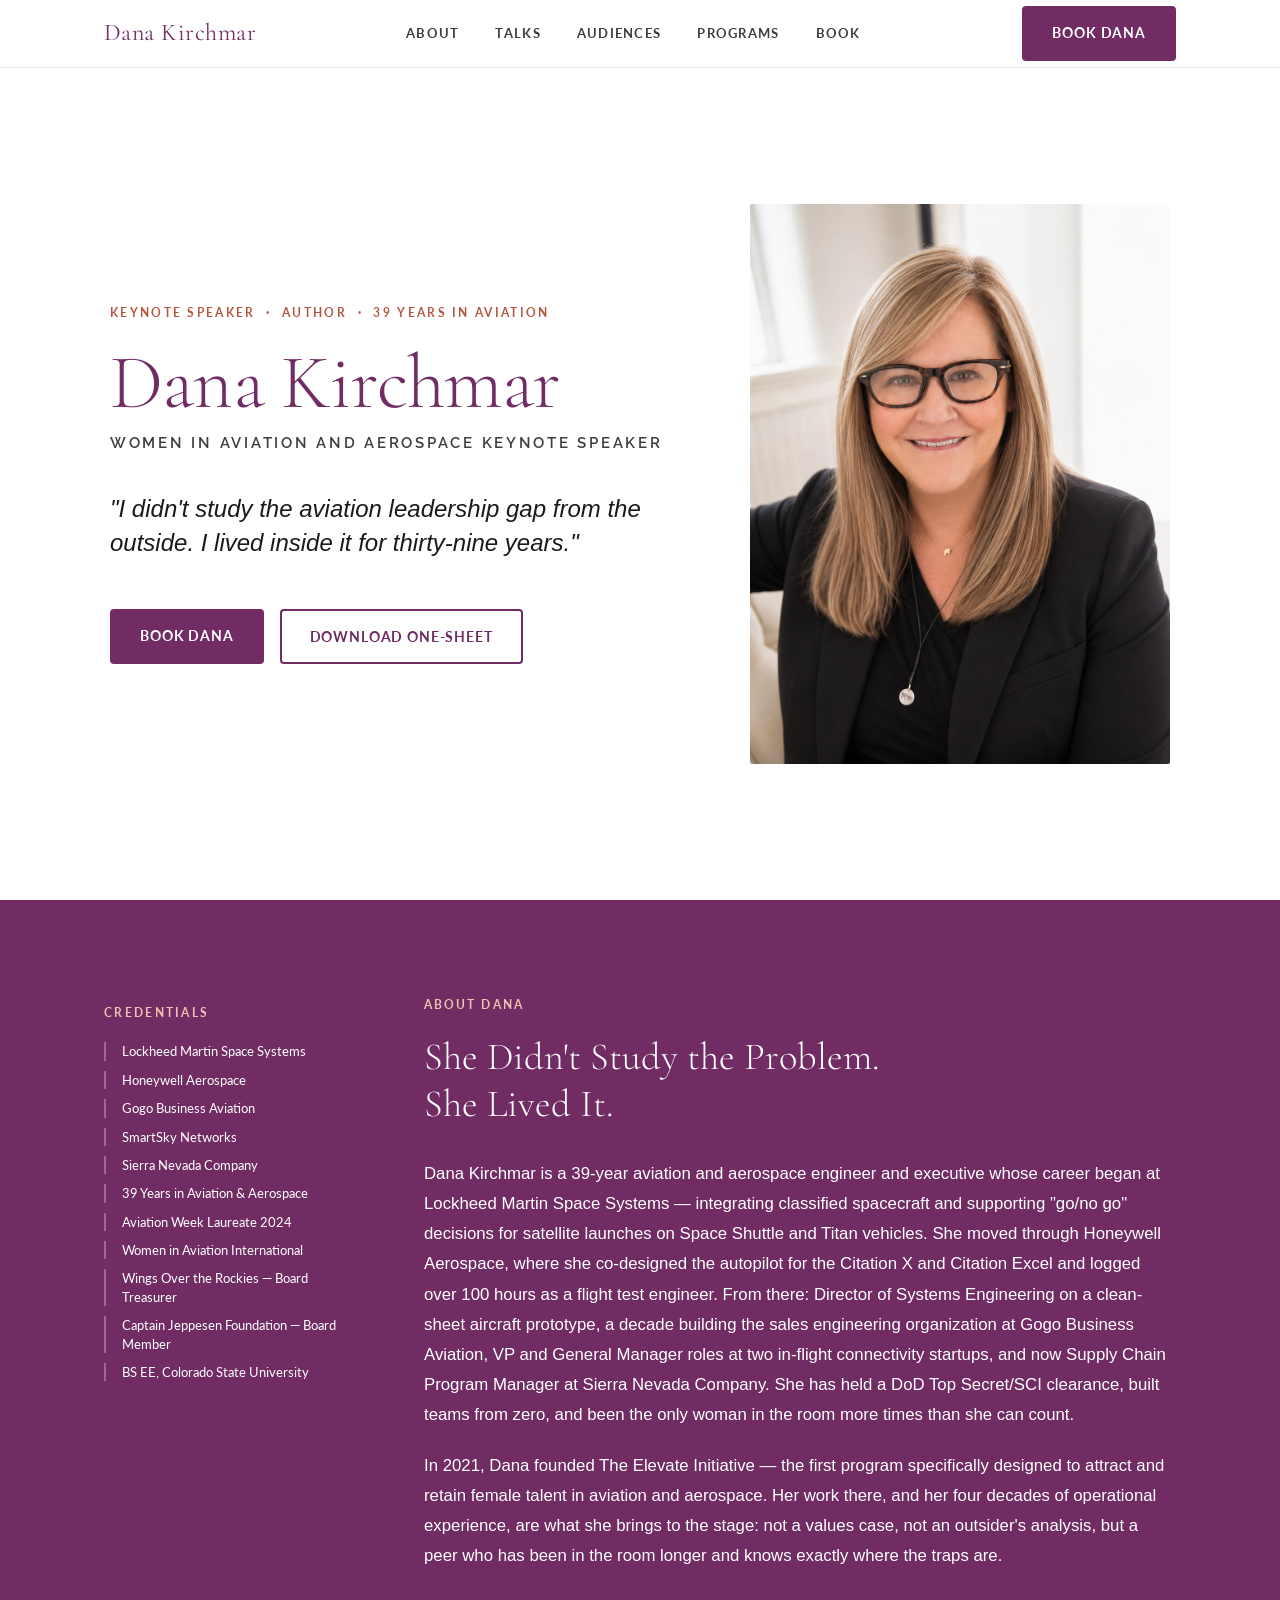
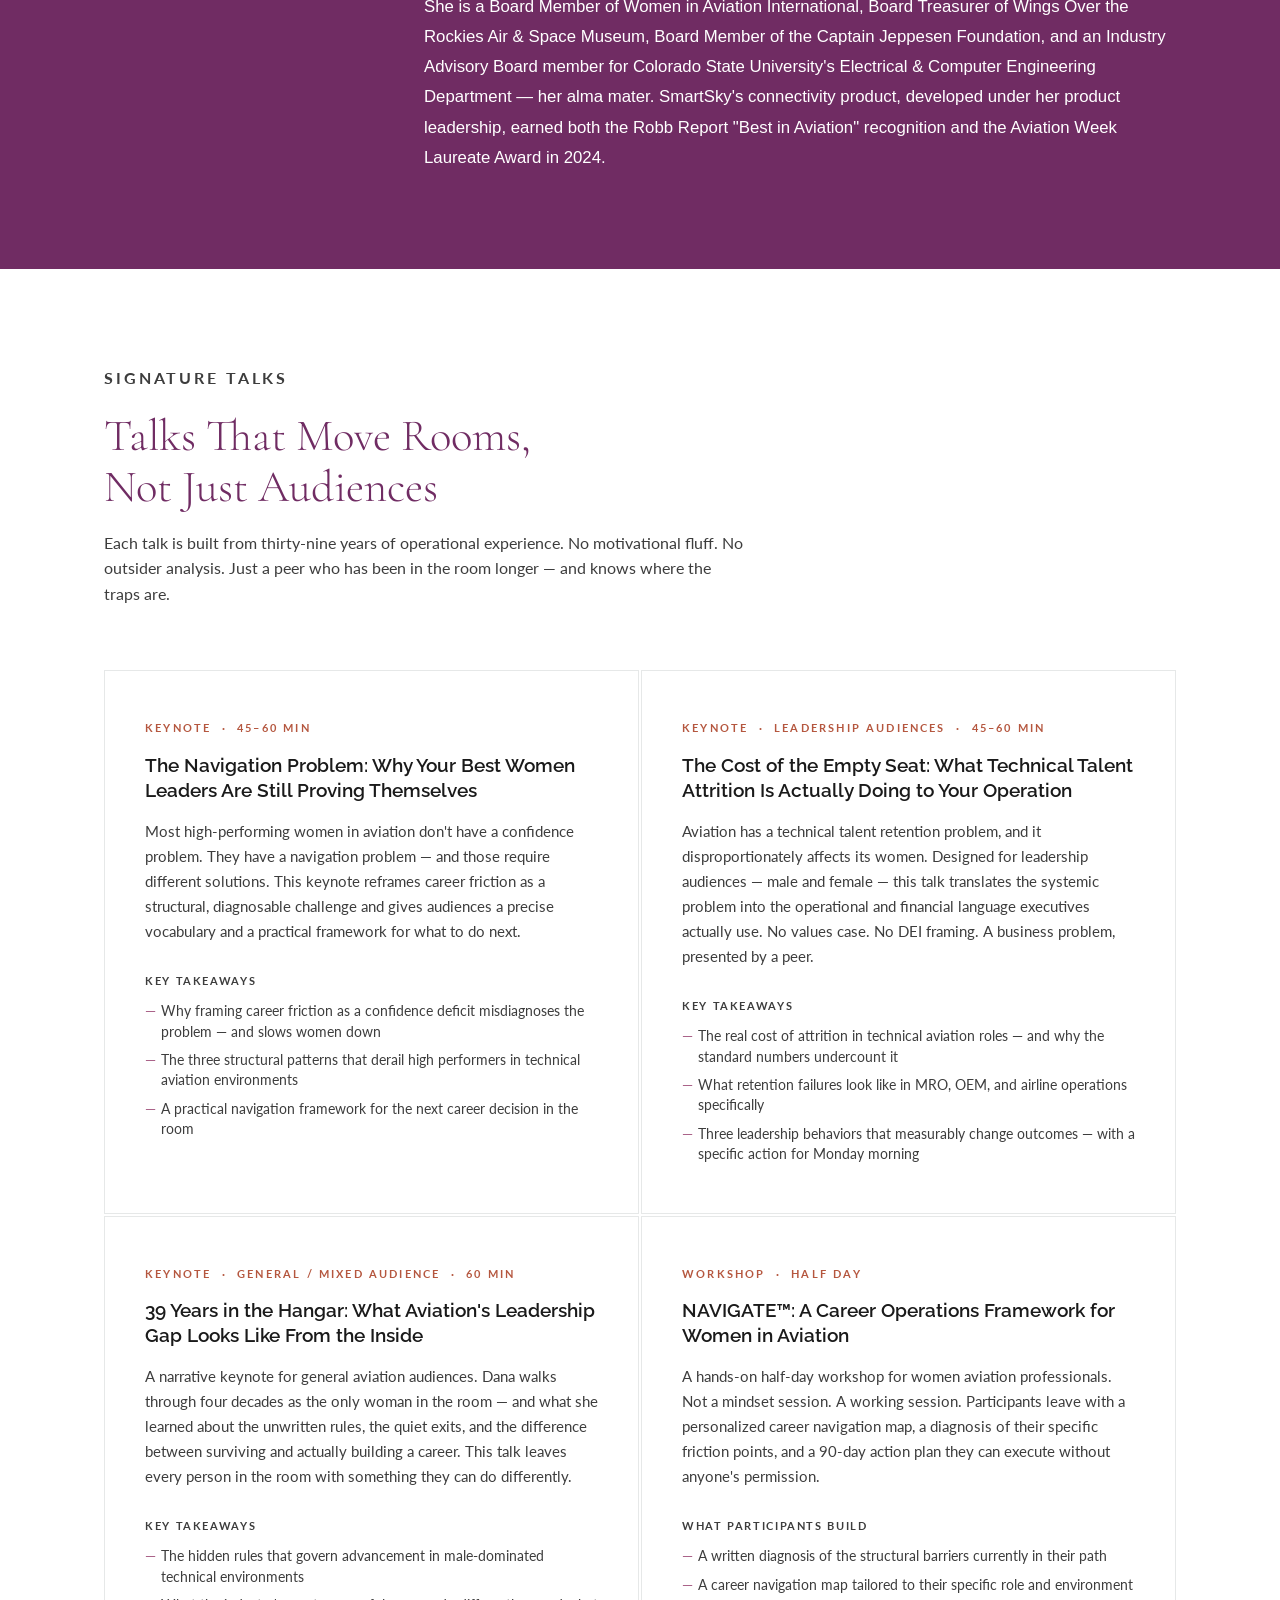
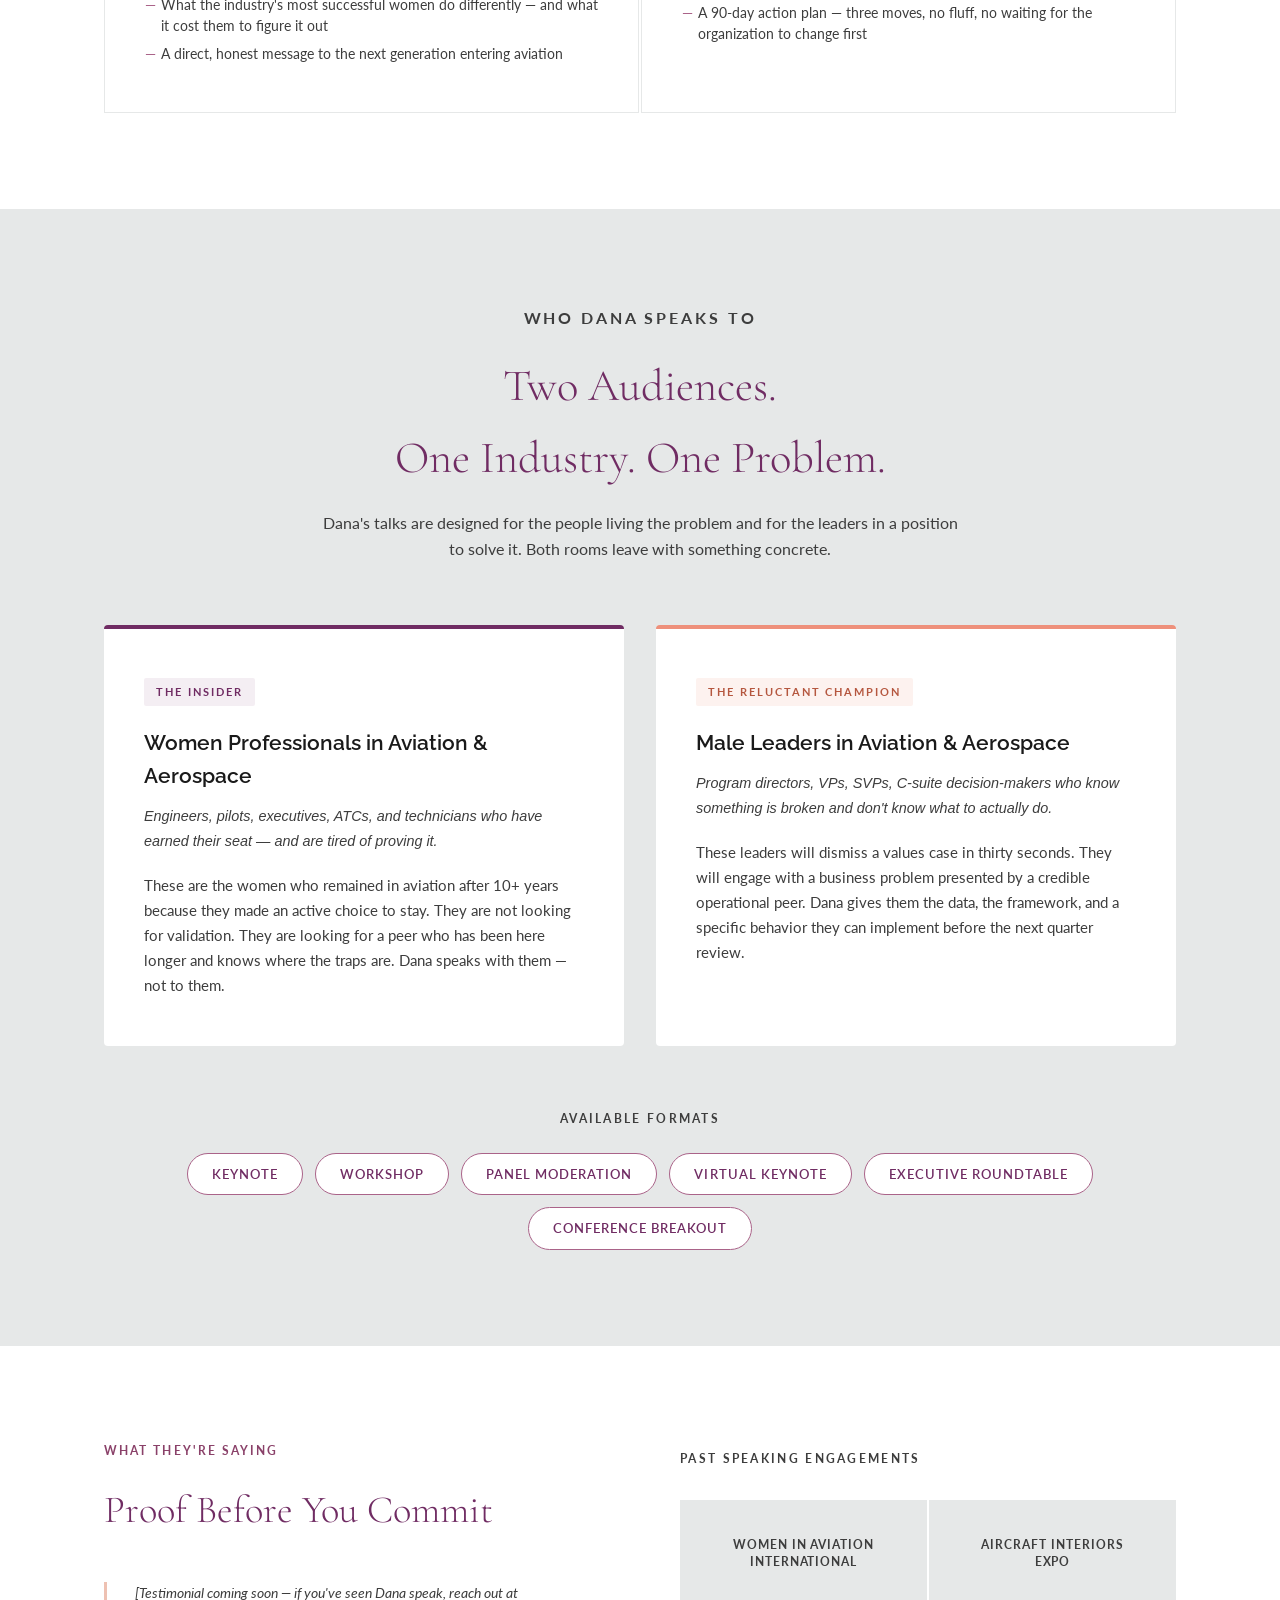
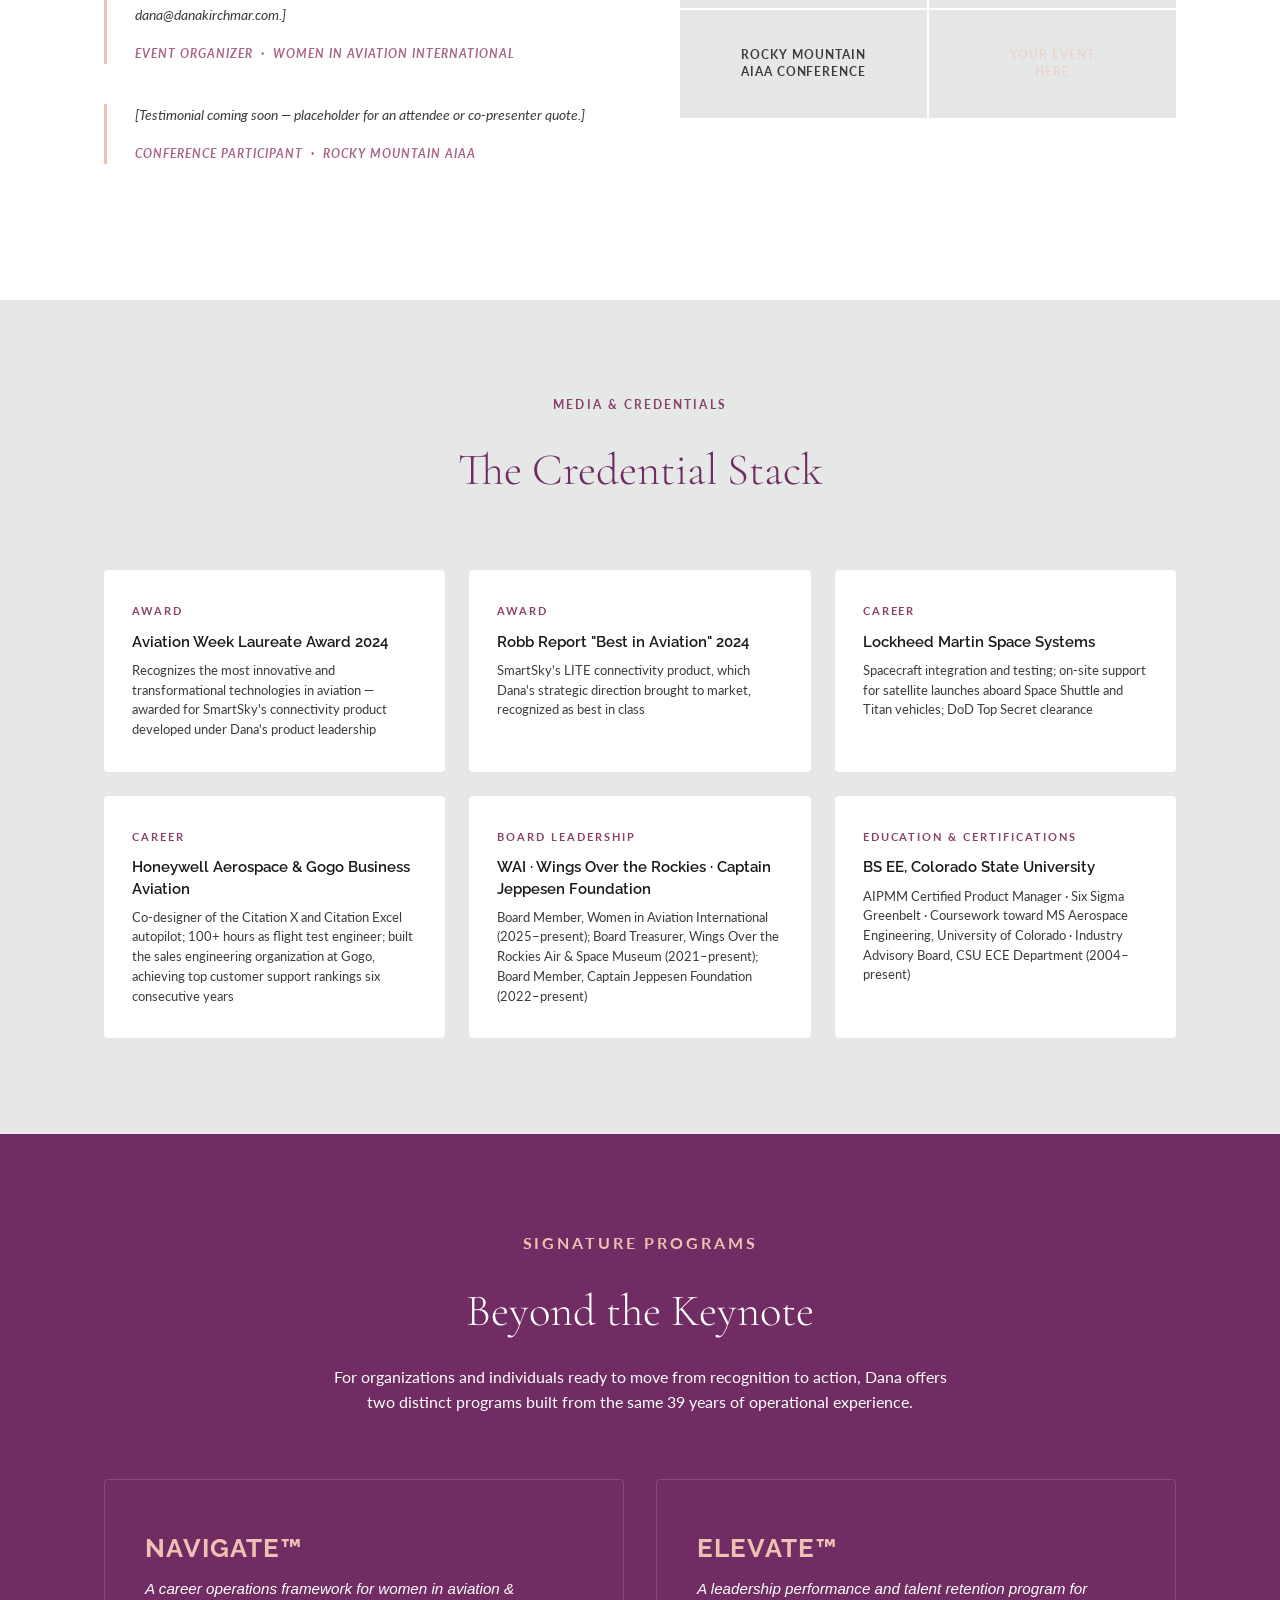
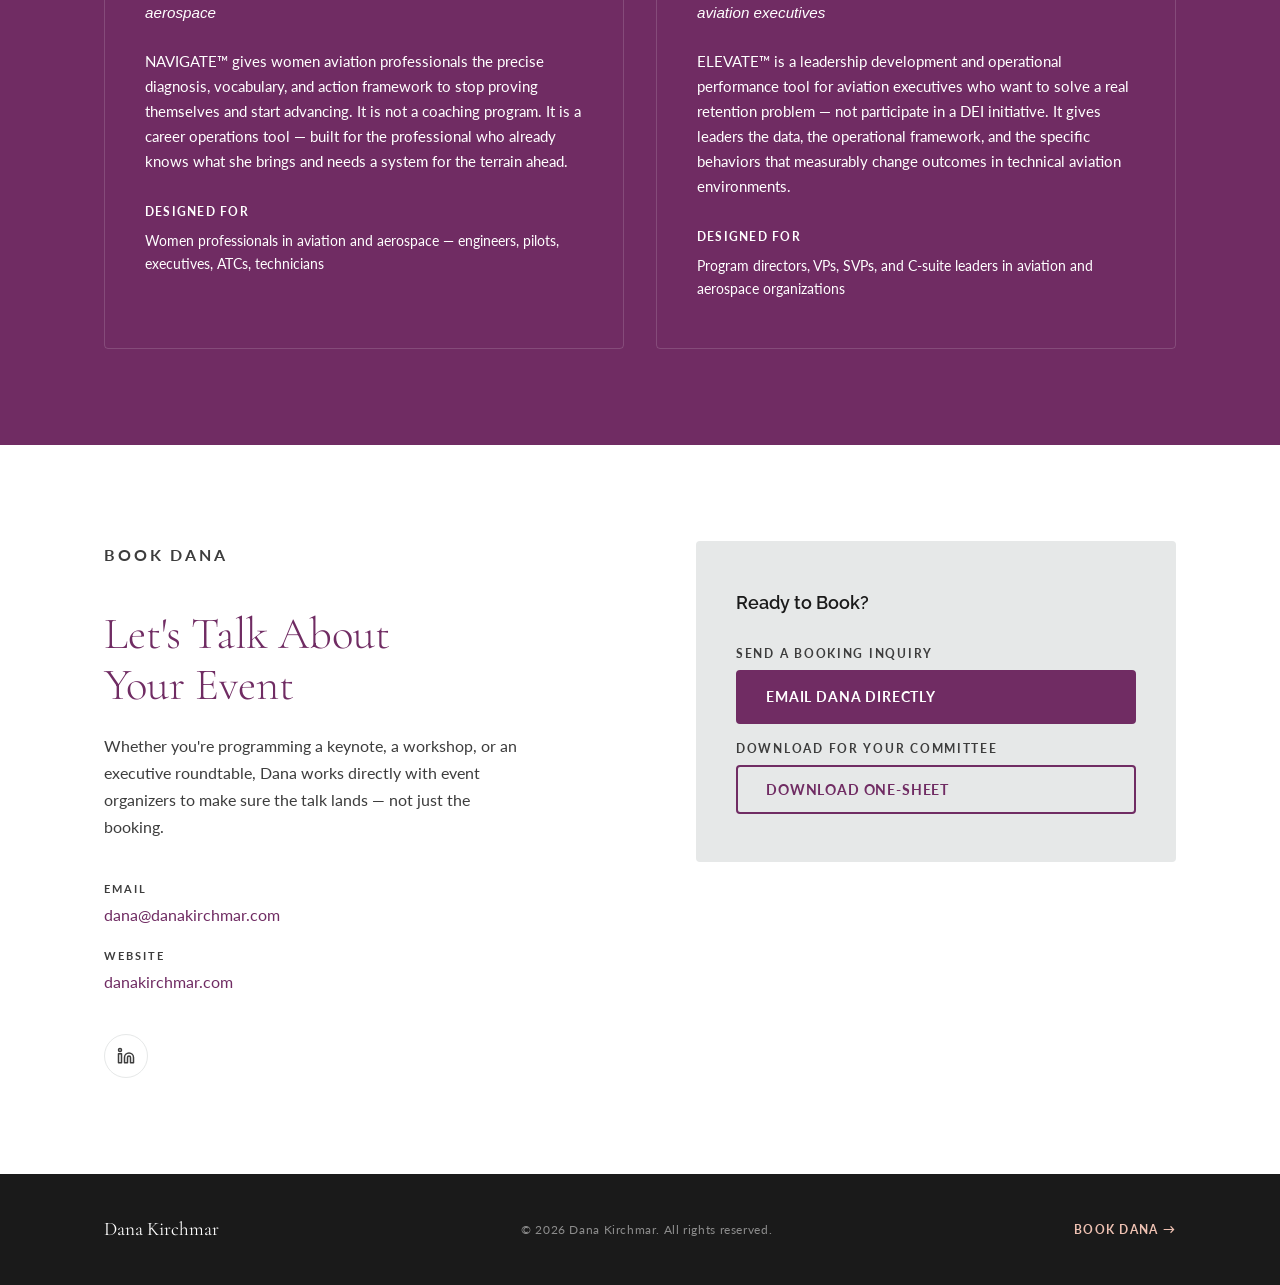
==== commit 5e676261: "Correct security clearance to Top Secret/SCI Co-Authored-By: Claude Sonnet 4.6 <noreply@anthropic.co" ====
--- a/index.html
+++ b/index.html
@@ -97,7 +97,7 @@
             Systems Engineering on a clean-sheet aircraft prototype, a decade building the sales
             engineering organization at Gogo Business Aviation, VP and General Manager roles at two
             in-flight connectivity startups, and now Supply Chain Program Manager at Sierra Nevada
-            Company. She has held a DoD Top Secret clearance, built teams from zero, and been the
+            Company. She has held a DoD Top Secret/SCI clearance, built teams from zero, and been the
             only woman in the room more times than she can count.
           </p>
           <p>
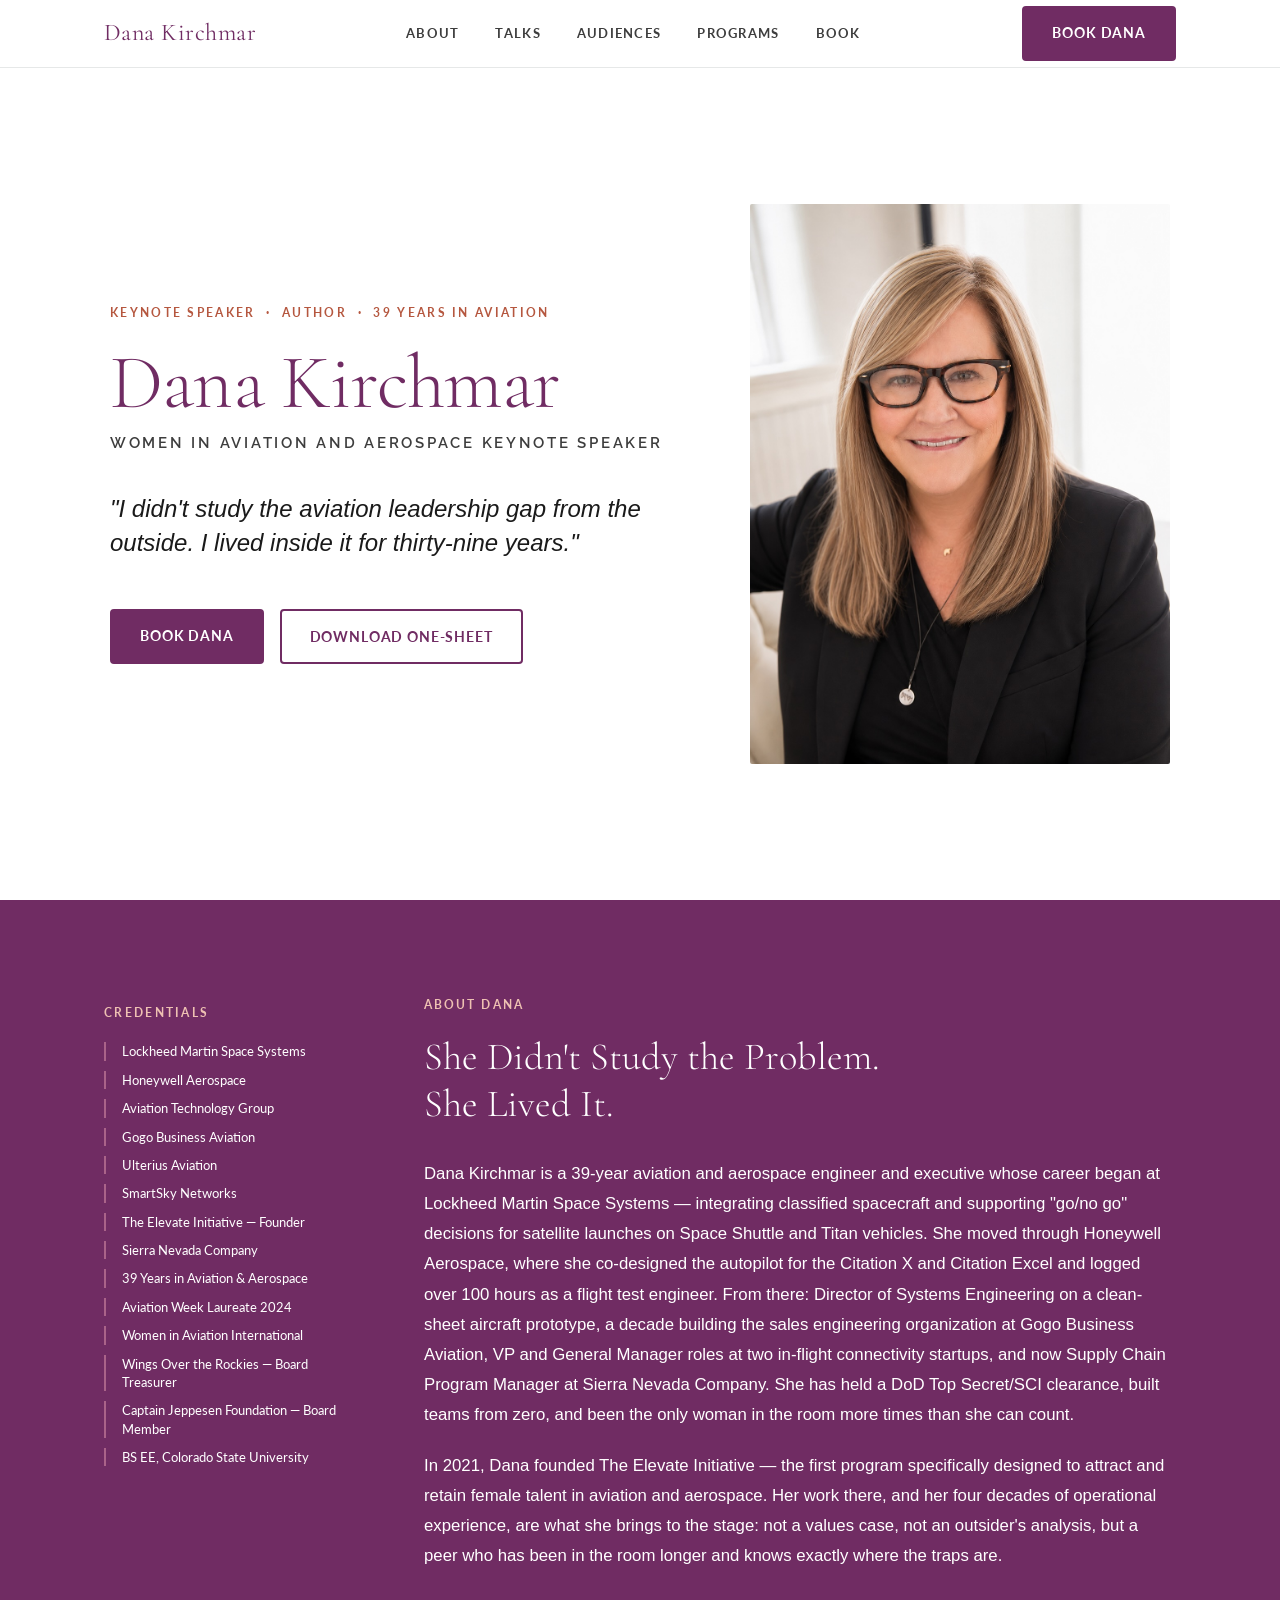
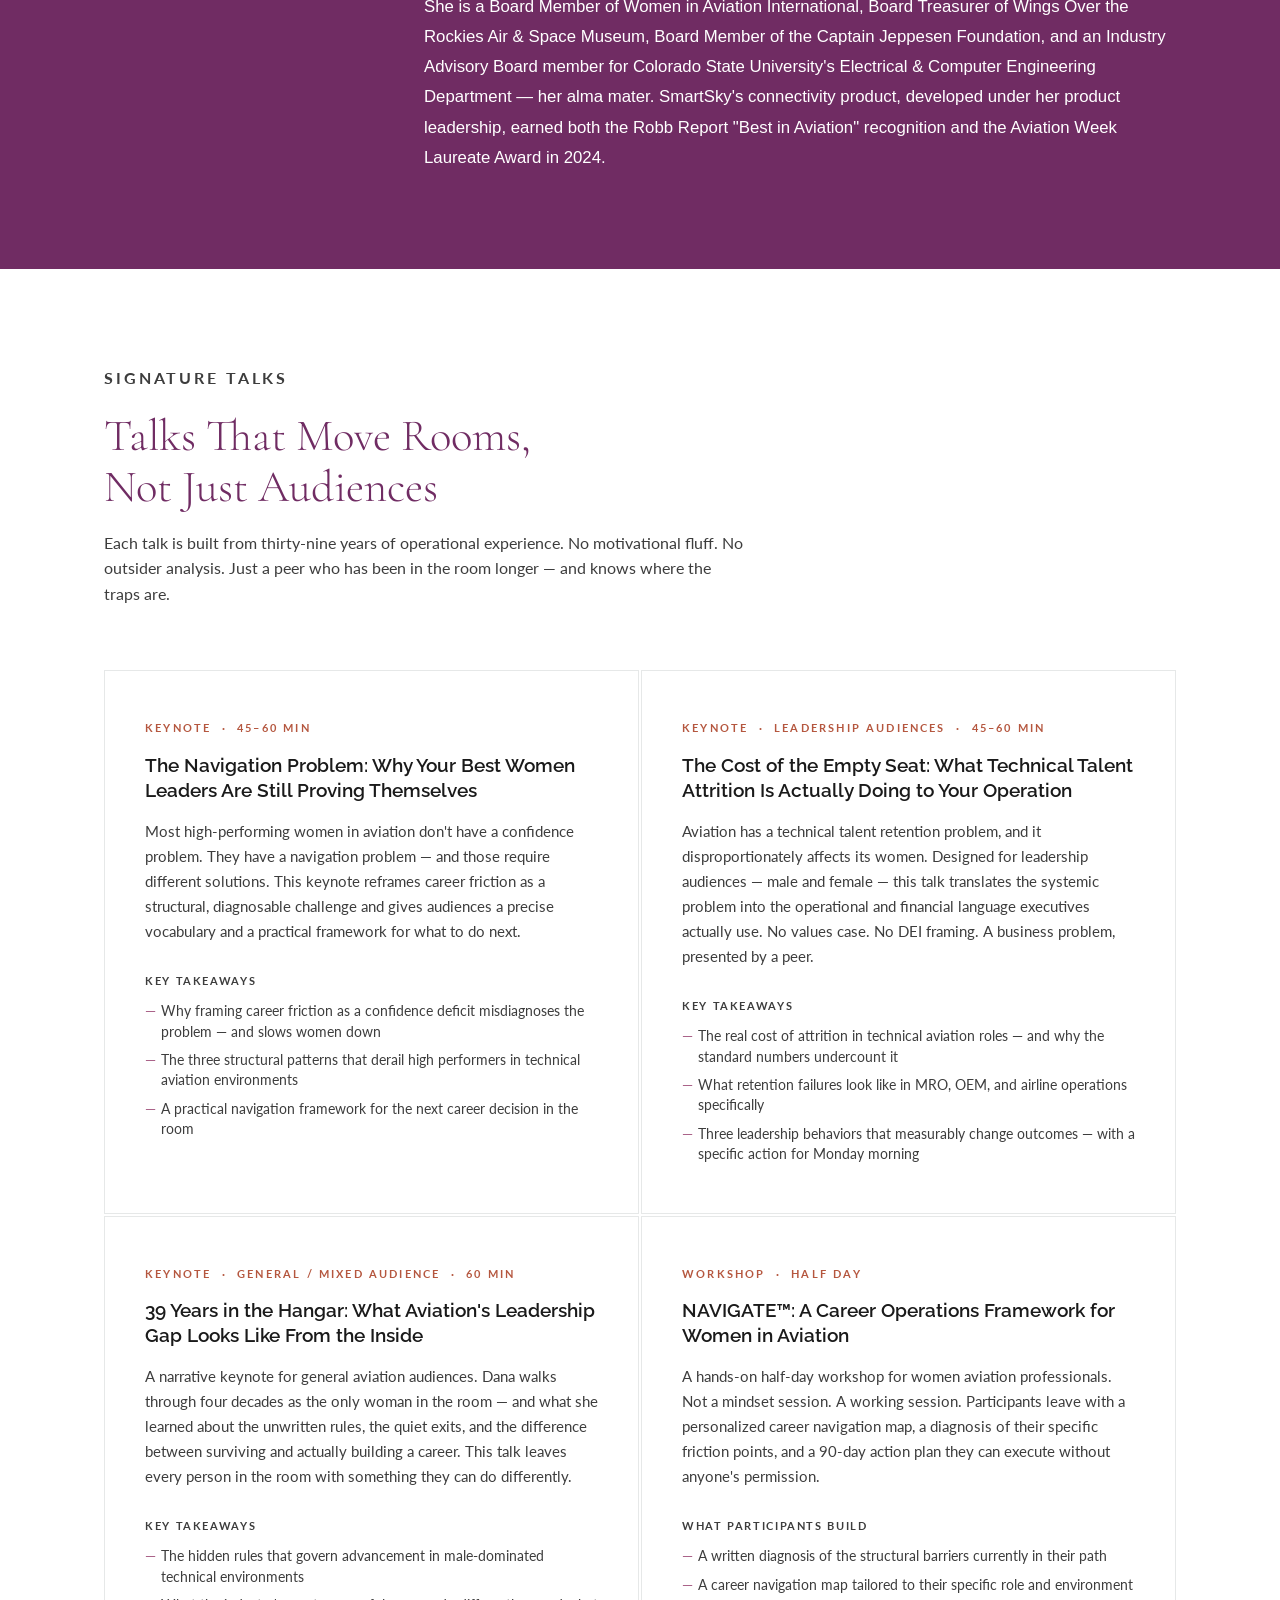
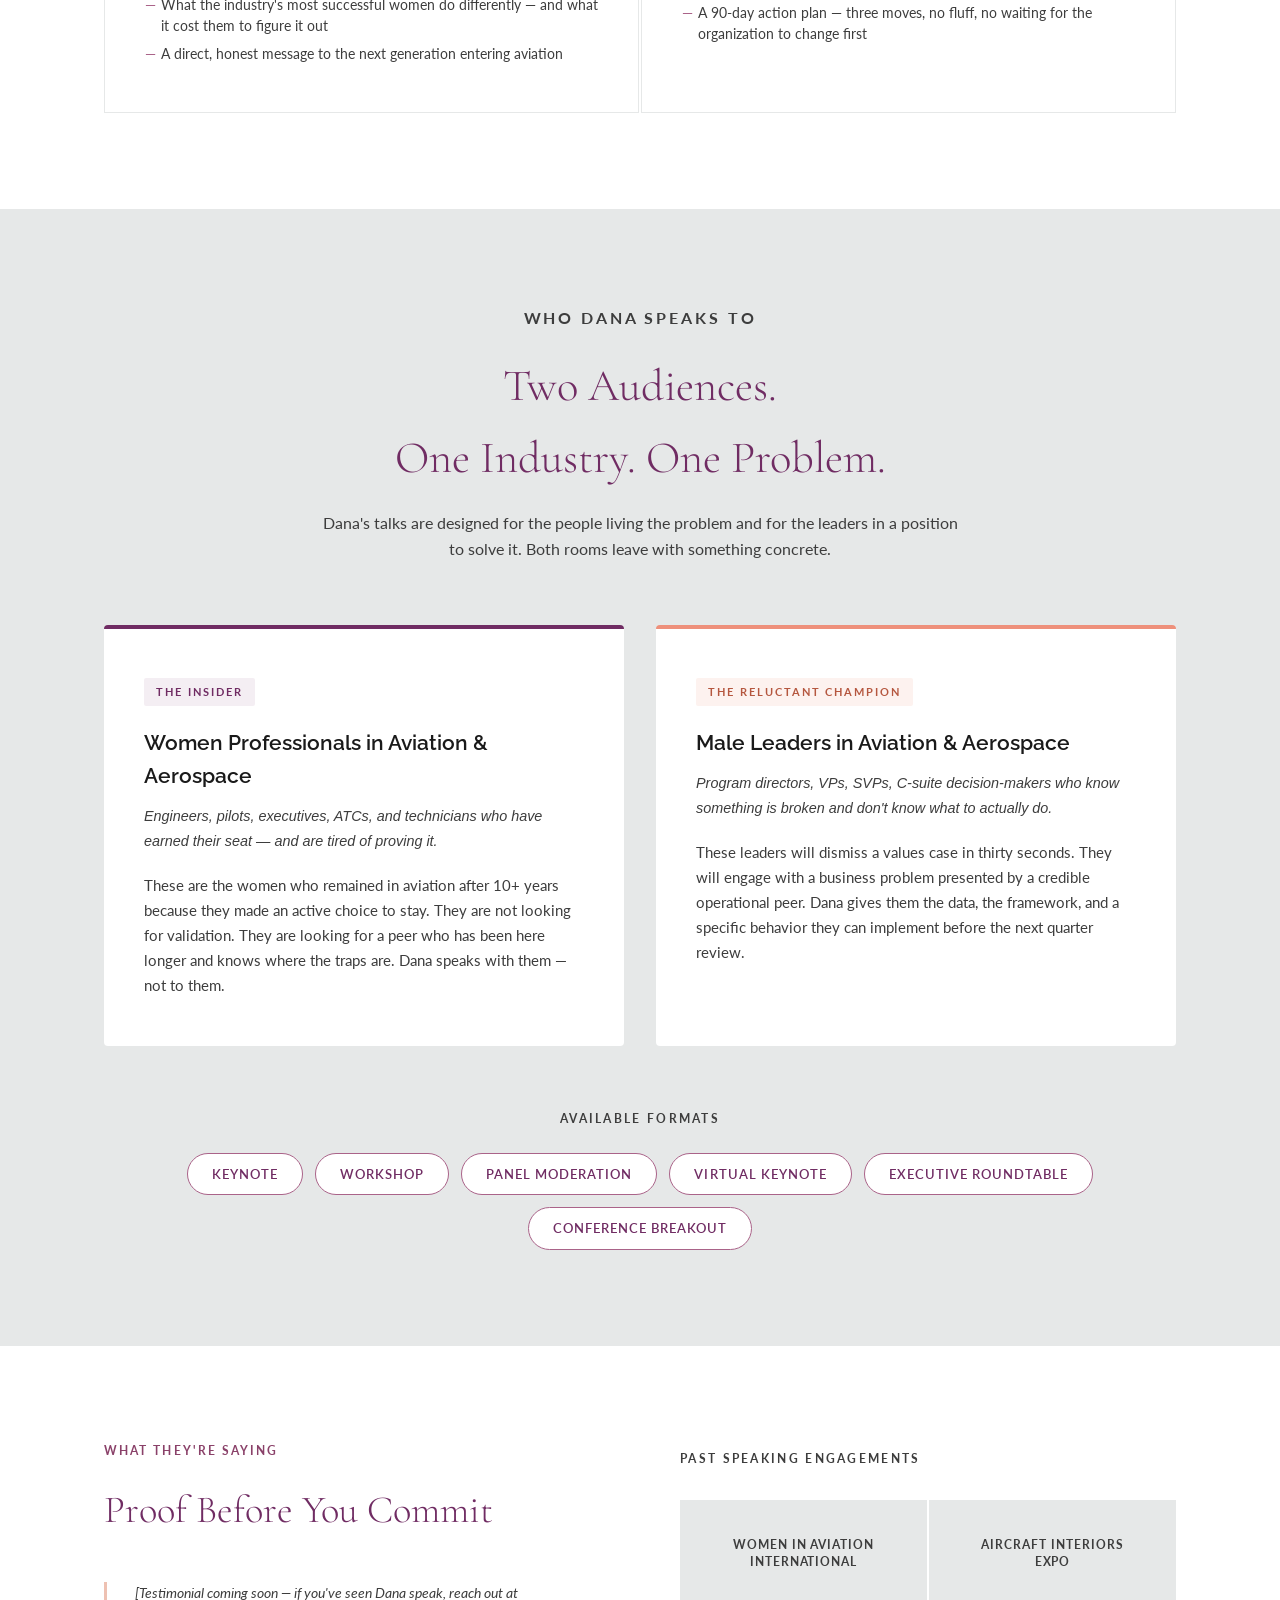
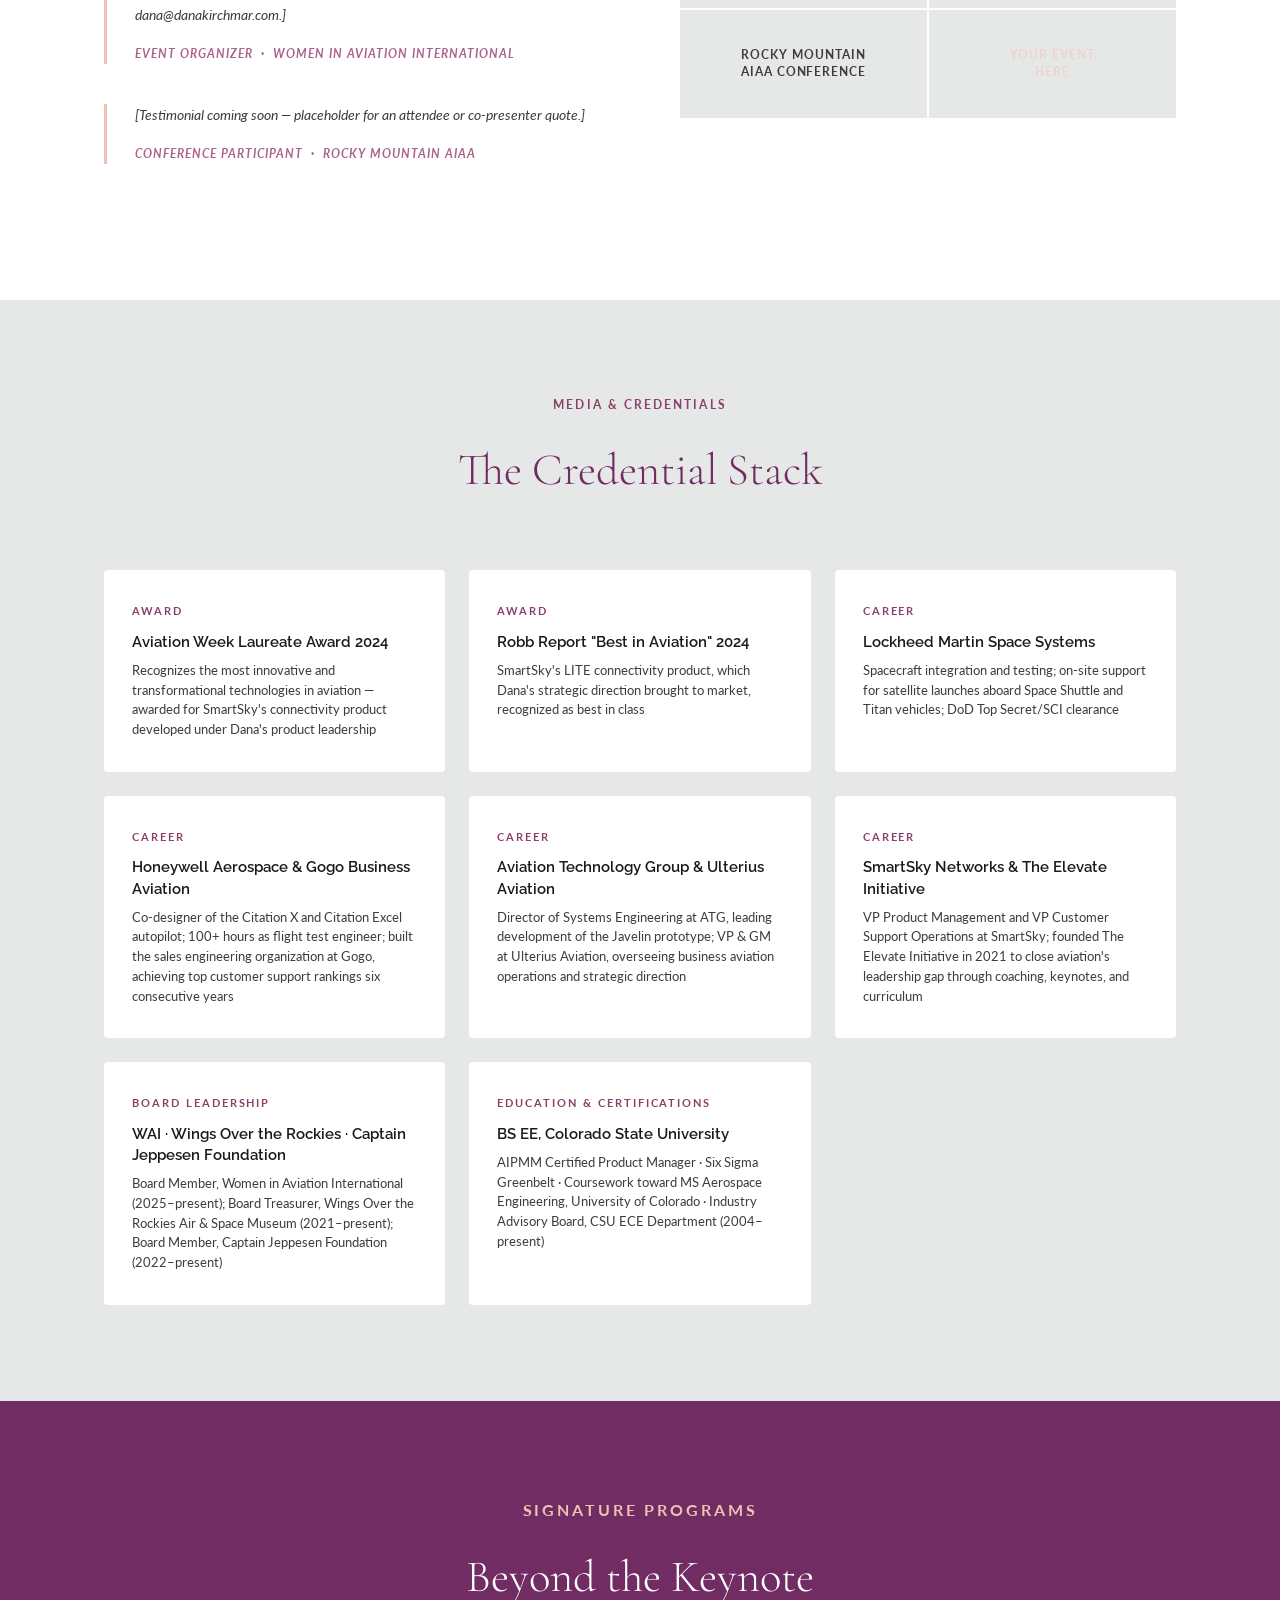
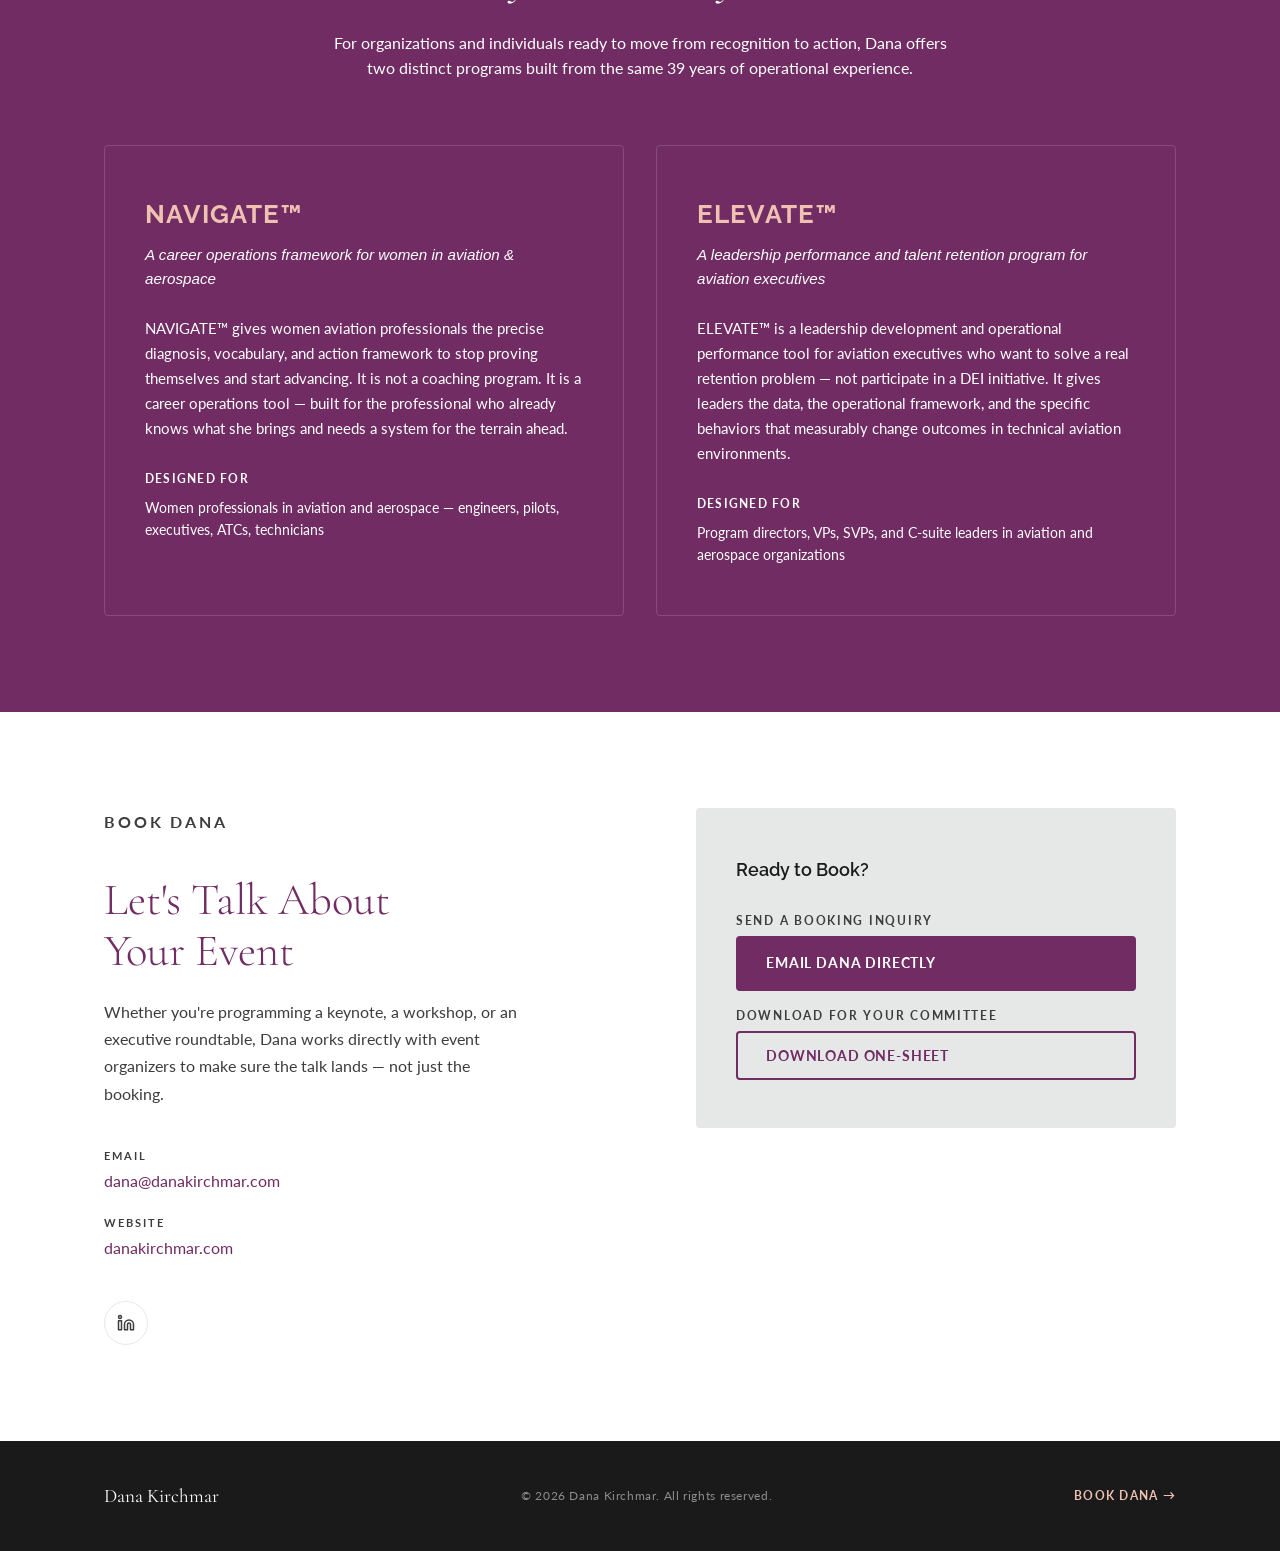
==== commit 1b3889d1: "Add missing career blocks to index.html credentials and media grid Credentials sidebar: added Aviati" ====
--- a/index.html
+++ b/index.html
@@ -73,8 +73,11 @@
         <ul class="bio-credentials" role="list">
           <li class="bio-credential">Lockheed Martin Space Systems</li>
           <li class="bio-credential">Honeywell Aerospace</li>
+          <li class="bio-credential">Aviation Technology Group</li>
           <li class="bio-credential">Gogo Business Aviation</li>
+          <li class="bio-credential">Ulterius Aviation</li>
           <li class="bio-credential">SmartSky Networks</li>
+          <li class="bio-credential">The Elevate Initiative — Founder</li>
           <li class="bio-credential">Sierra Nevada Company</li>
           <li class="bio-credential">39 Years in Aviation &amp; Aerospace</li>
           <li class="bio-credential">Aviation Week Laureate 2024</li>
@@ -323,12 +326,22 @@
         <div class="media-card">
           <p class="media-card-type">Career</p>
           <p class="media-card-title">Lockheed Martin Space Systems</p>
-          <p class="media-card-detail">Spacecraft integration and testing; on-site support for satellite launches aboard Space Shuttle and Titan vehicles; DoD Top Secret clearance</p>
+          <p class="media-card-detail">Spacecraft integration and testing; on-site support for satellite launches aboard Space Shuttle and Titan vehicles; DoD Top Secret/SCI clearance</p>
         </div>
         <div class="media-card">
           <p class="media-card-type">Career</p>
           <p class="media-card-title">Honeywell Aerospace &amp; Gogo Business Aviation</p>
           <p class="media-card-detail">Co-designer of the Citation X and Citation Excel autopilot; 100+ hours as flight test engineer; built the sales engineering organization at Gogo, achieving top customer support rankings six consecutive years</p>
+        </div>
+        <div class="media-card">
+          <p class="media-card-type">Career</p>
+          <p class="media-card-title">Aviation Technology Group &amp; Ulterius Aviation</p>
+          <p class="media-card-detail">Director of Systems Engineering at ATG, leading development of the Javelin prototype; VP &amp; GM at Ulterius Aviation, overseeing business aviation operations and strategic direction</p>
+        </div>
+        <div class="media-card">
+          <p class="media-card-type">Career</p>
+          <p class="media-card-title">SmartSky Networks &amp; The Elevate Initiative</p>
+          <p class="media-card-detail">VP Product Management and VP Customer Support Operations at SmartSky; founded The Elevate Initiative in 2021 to close aviation's leadership gap through coaching, keynotes, and curriculum</p>
         </div>
         <div class="media-card">
           <p class="media-card-type">Board Leadership</p>
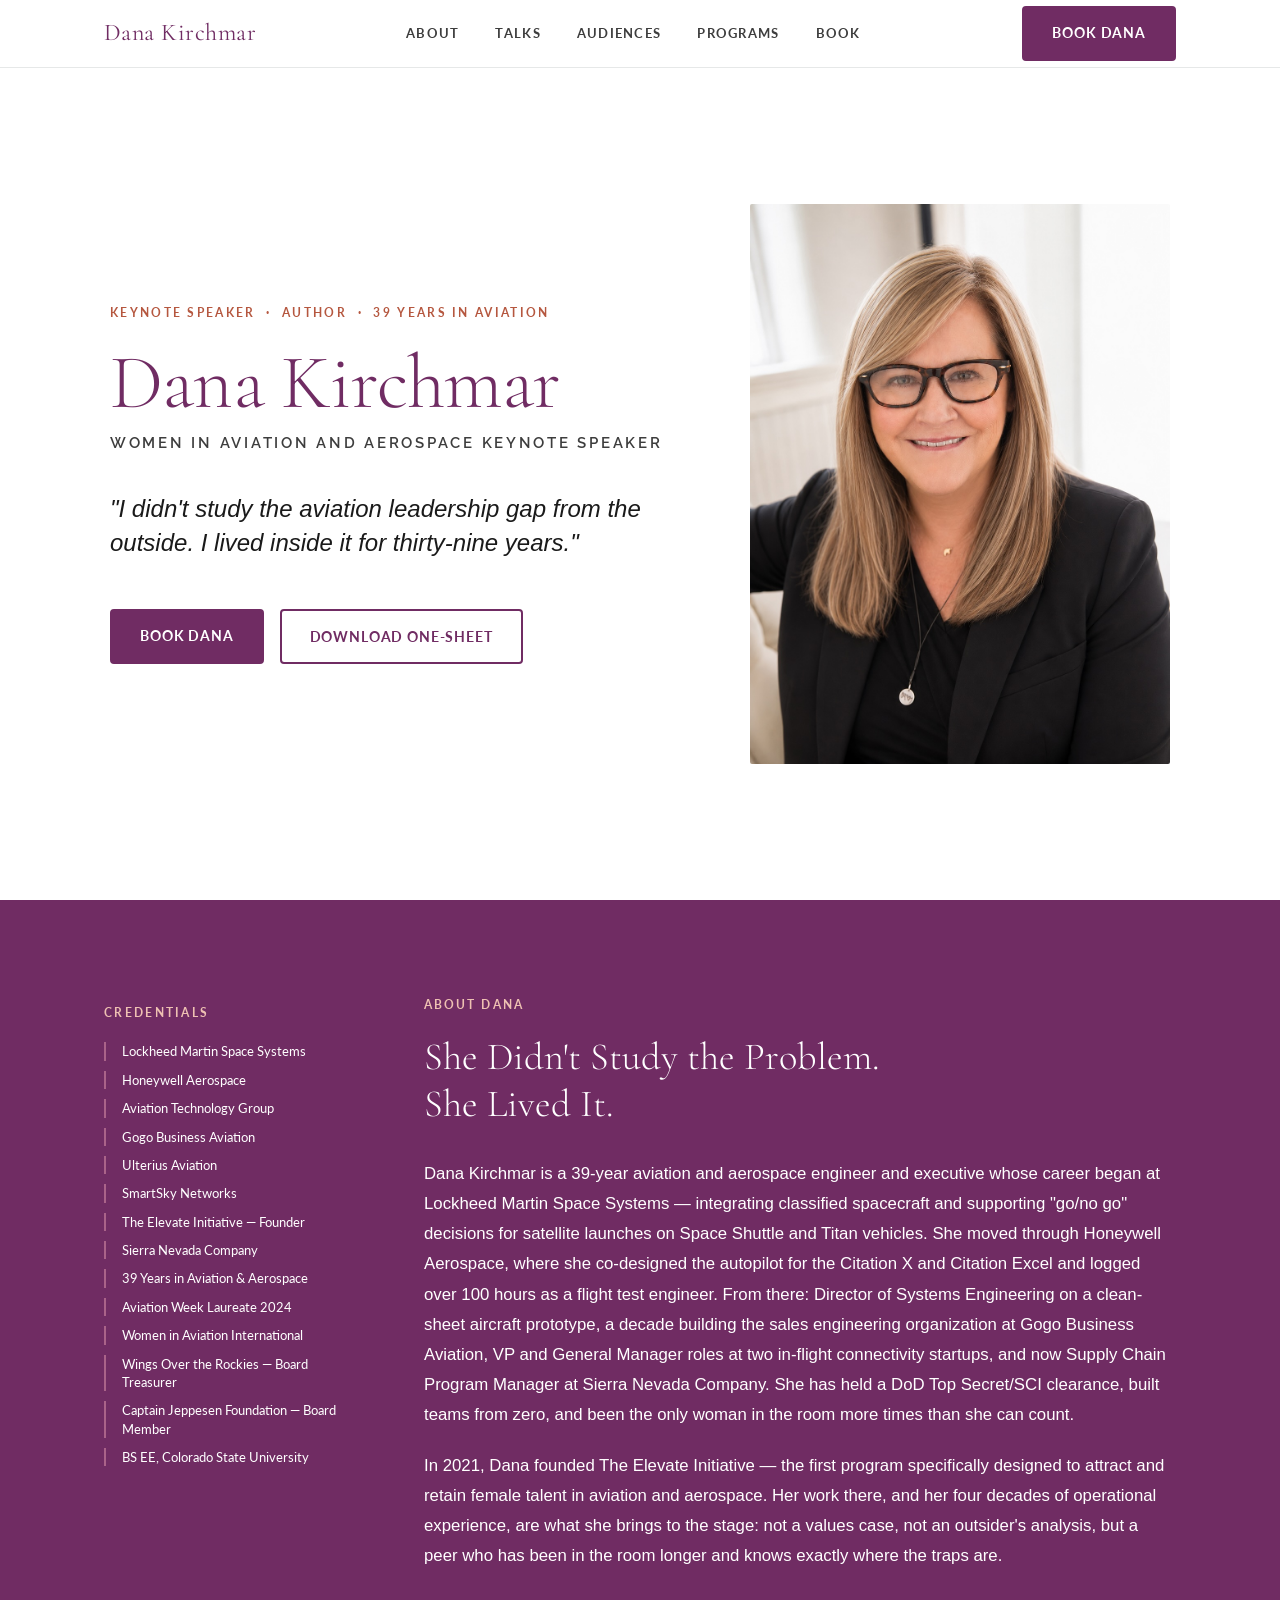
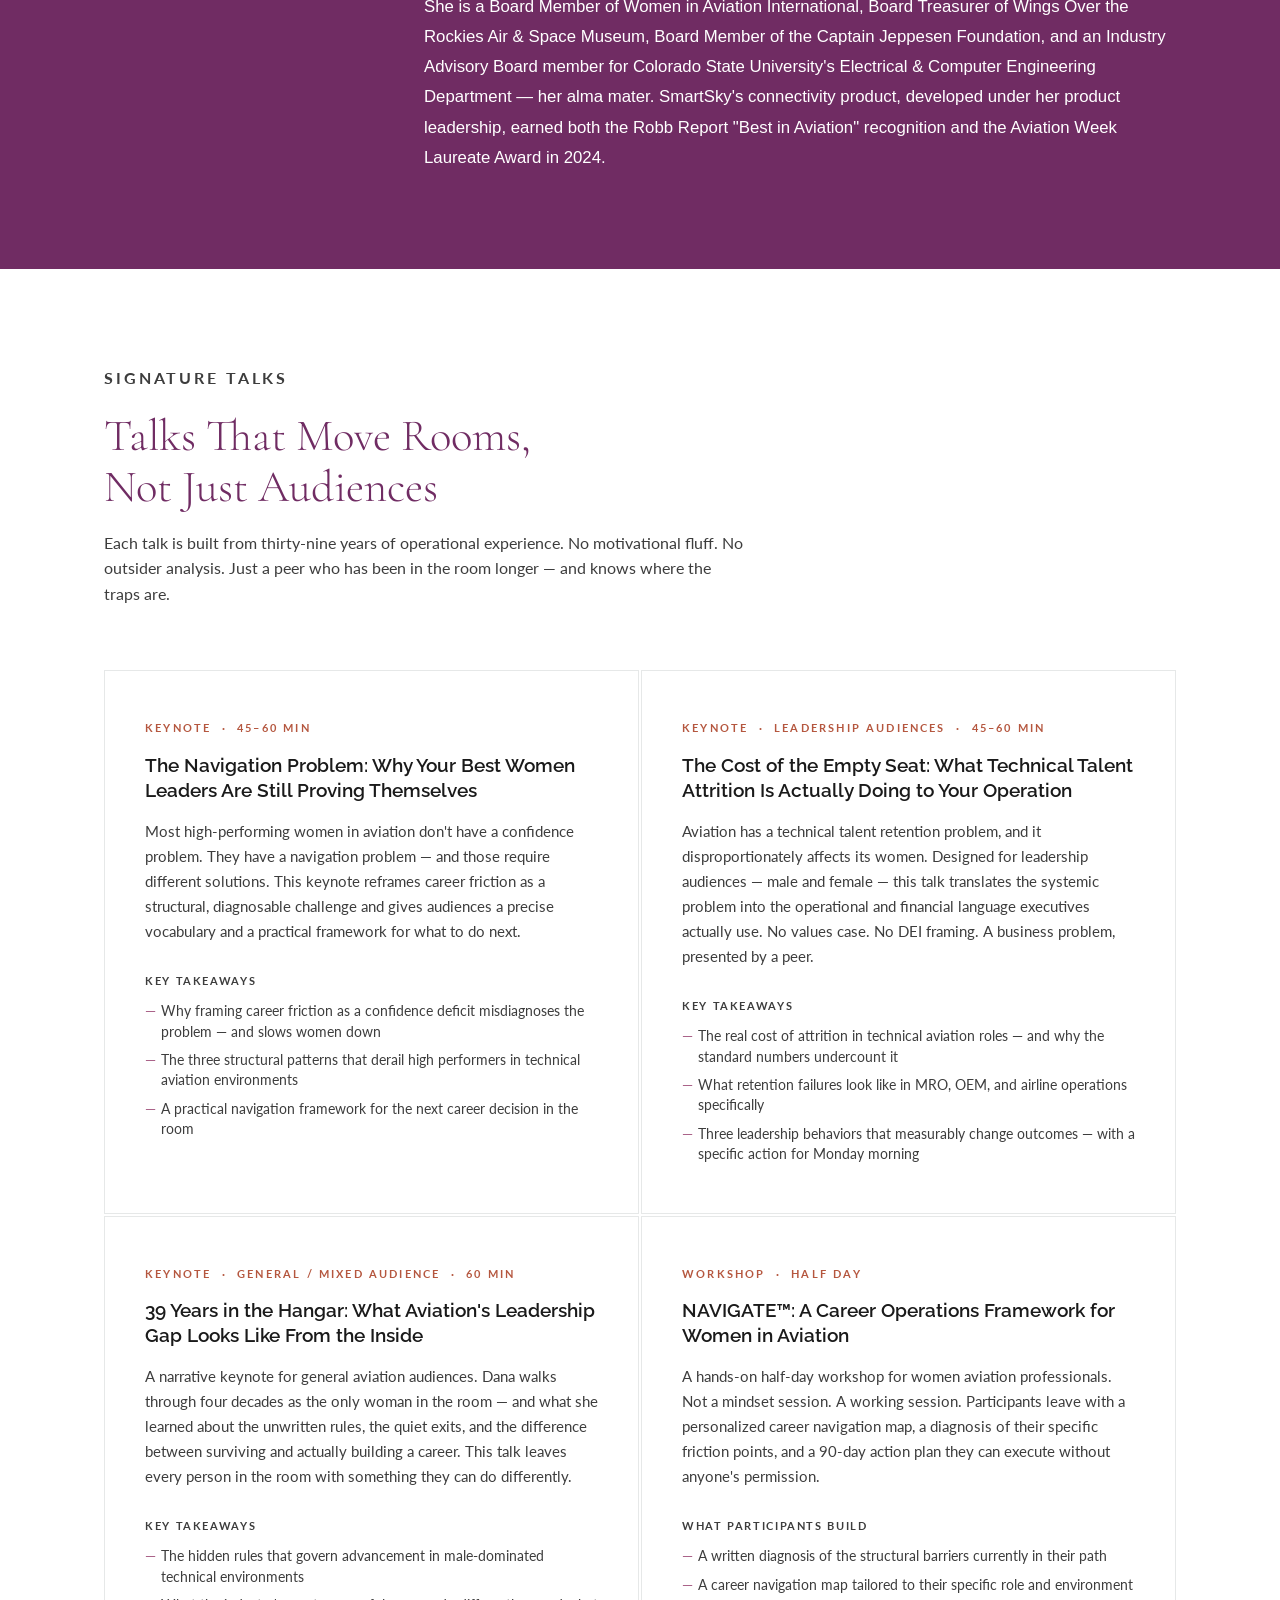
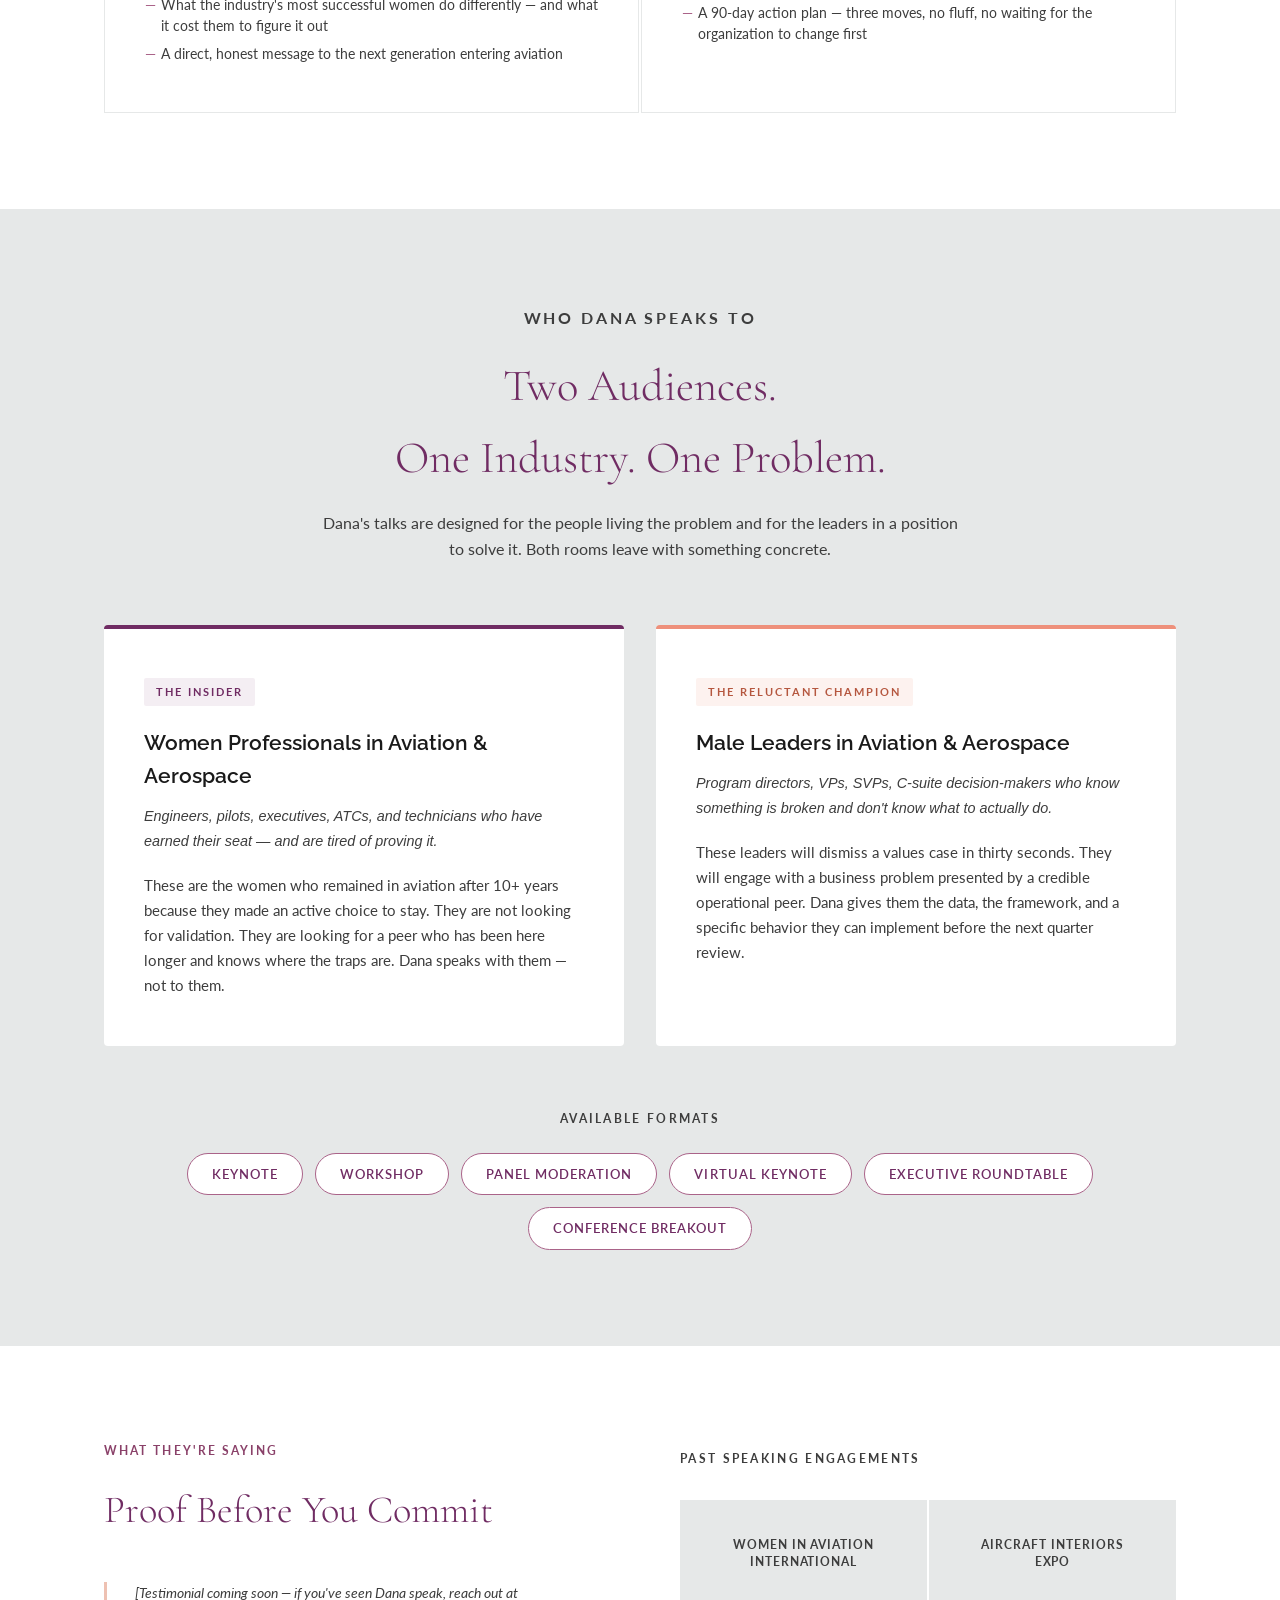
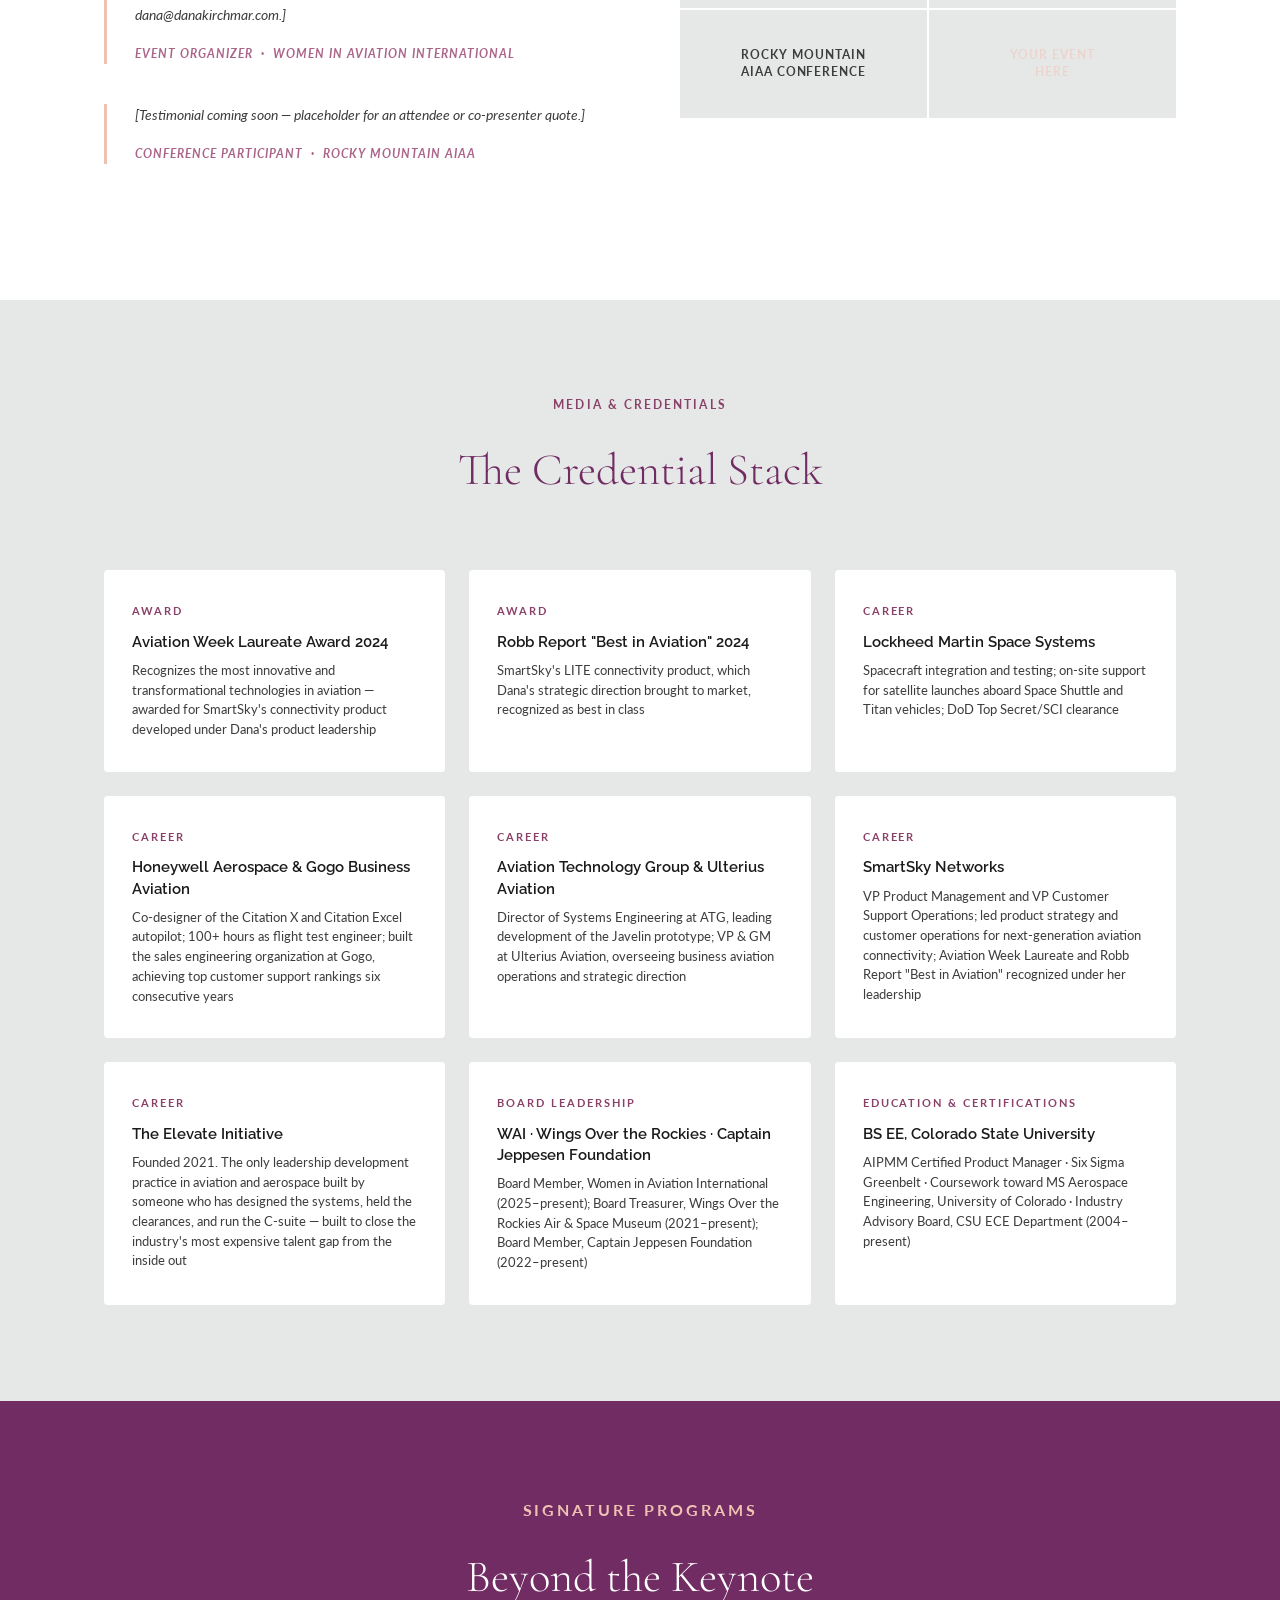
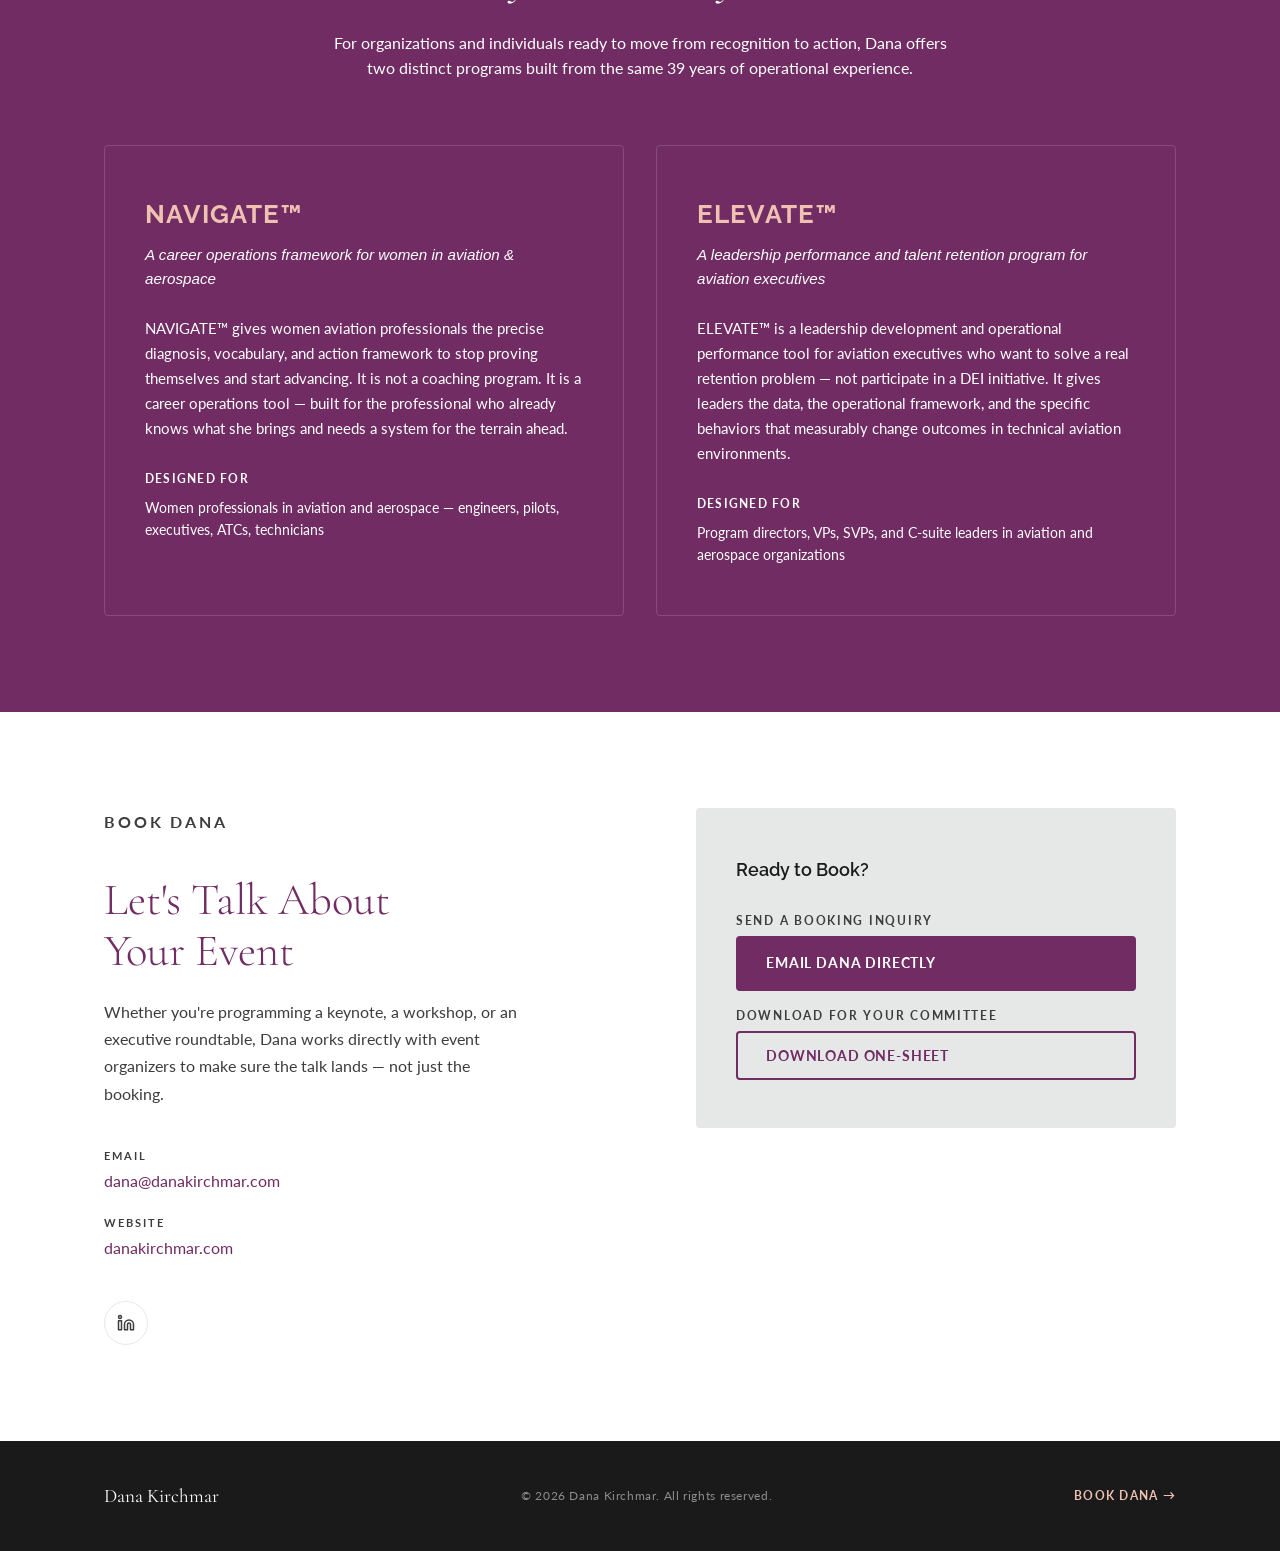
==== commit a2b1c691: "Split SmartSky and The Elevate Initiative into separate media cards Co-Authored-By: Claude Sonnet 4." ====
--- a/index.html
+++ b/index.html
@@ -340,8 +340,13 @@
         </div>
         <div class="media-card">
           <p class="media-card-type">Career</p>
-          <p class="media-card-title">SmartSky Networks &amp; The Elevate Initiative</p>
-          <p class="media-card-detail">VP Product Management and VP Customer Support Operations at SmartSky; founded The Elevate Initiative in 2021 to close aviation's leadership gap through coaching, keynotes, and curriculum</p>
+          <p class="media-card-title">SmartSky Networks</p>
+          <p class="media-card-detail">VP Product Management and VP Customer Support Operations; led product strategy and customer operations for next-generation aviation connectivity; Aviation Week Laureate and Robb Report "Best in Aviation" recognized under her leadership</p>
+        </div>
+        <div class="media-card">
+          <p class="media-card-type">Career</p>
+          <p class="media-card-title">The Elevate Initiative</p>
+          <p class="media-card-detail">Founded 2021. The only leadership development practice in aviation and aerospace built by someone who has designed the systems, held the clearances, and run the C-suite — built to close the industry's most expensive talent gap from the inside out</p>
         </div>
         <div class="media-card">
           <p class="media-card-type">Board Leadership</p>
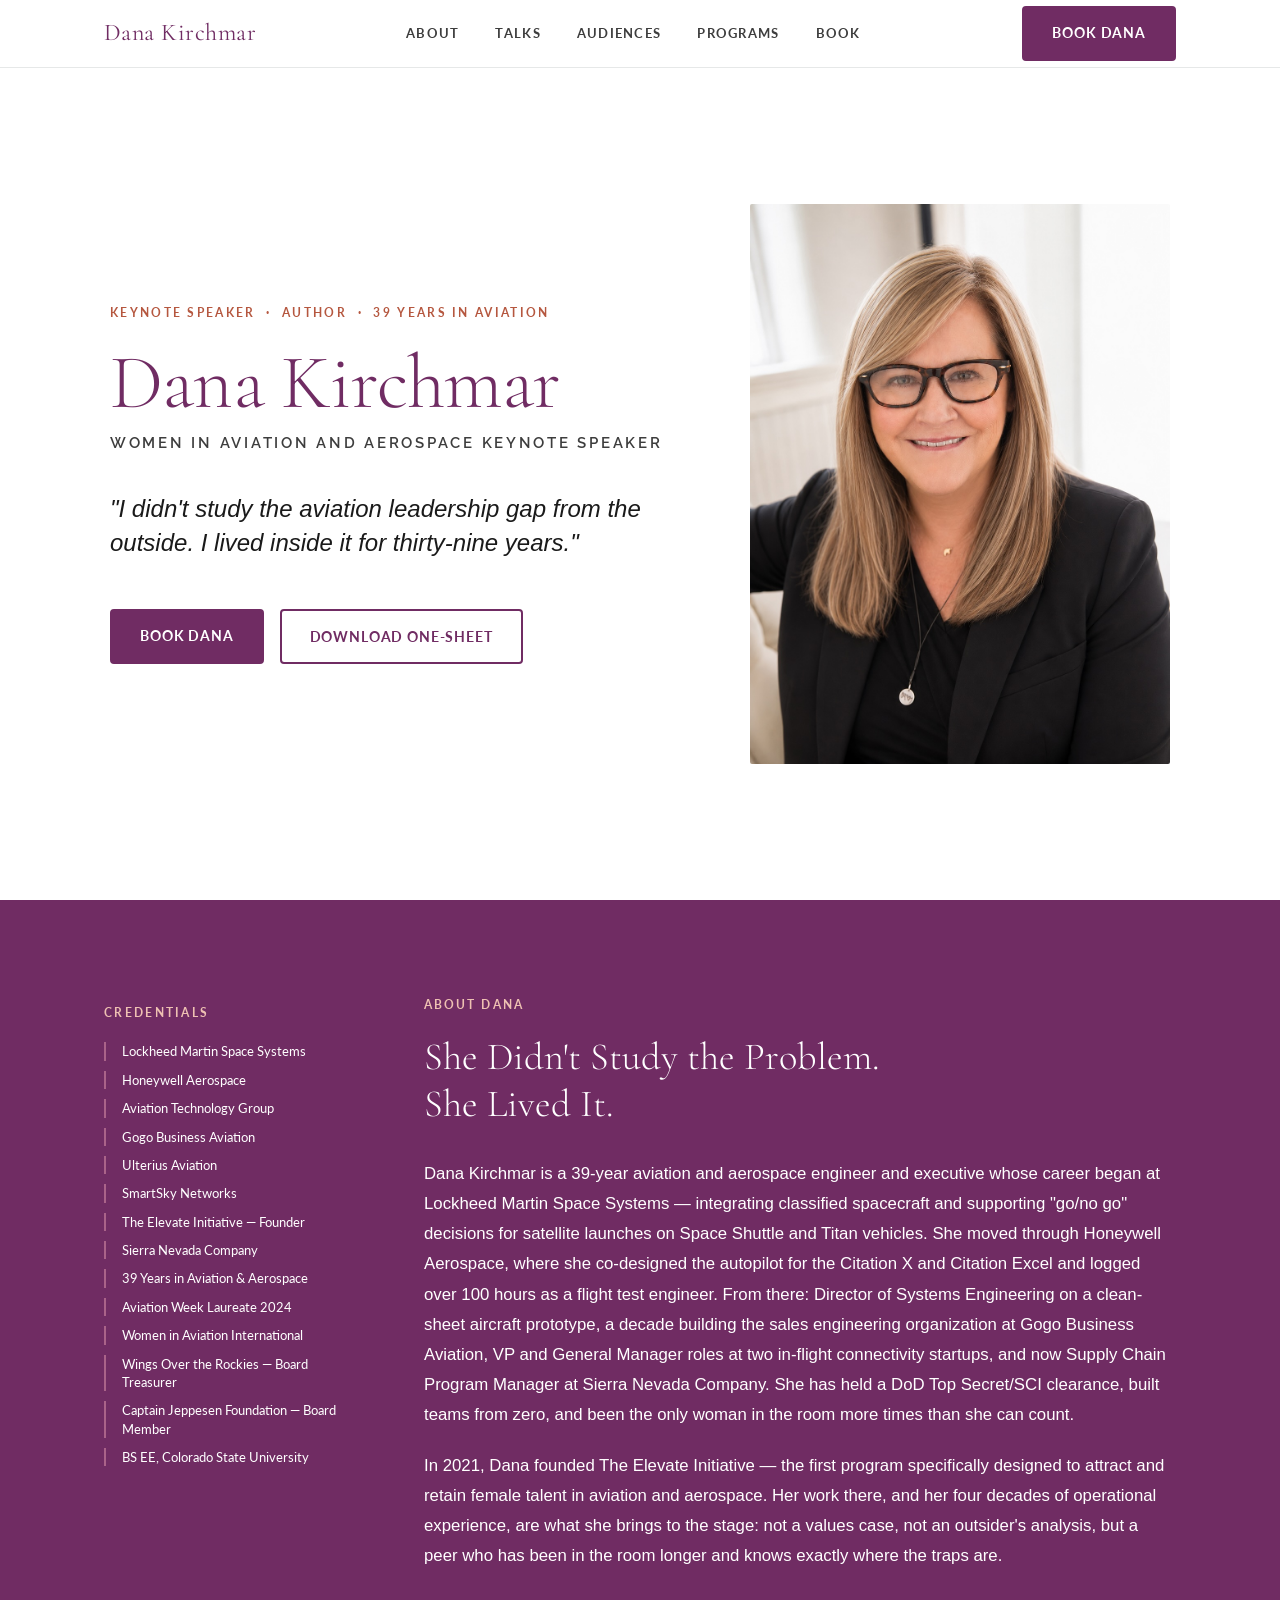
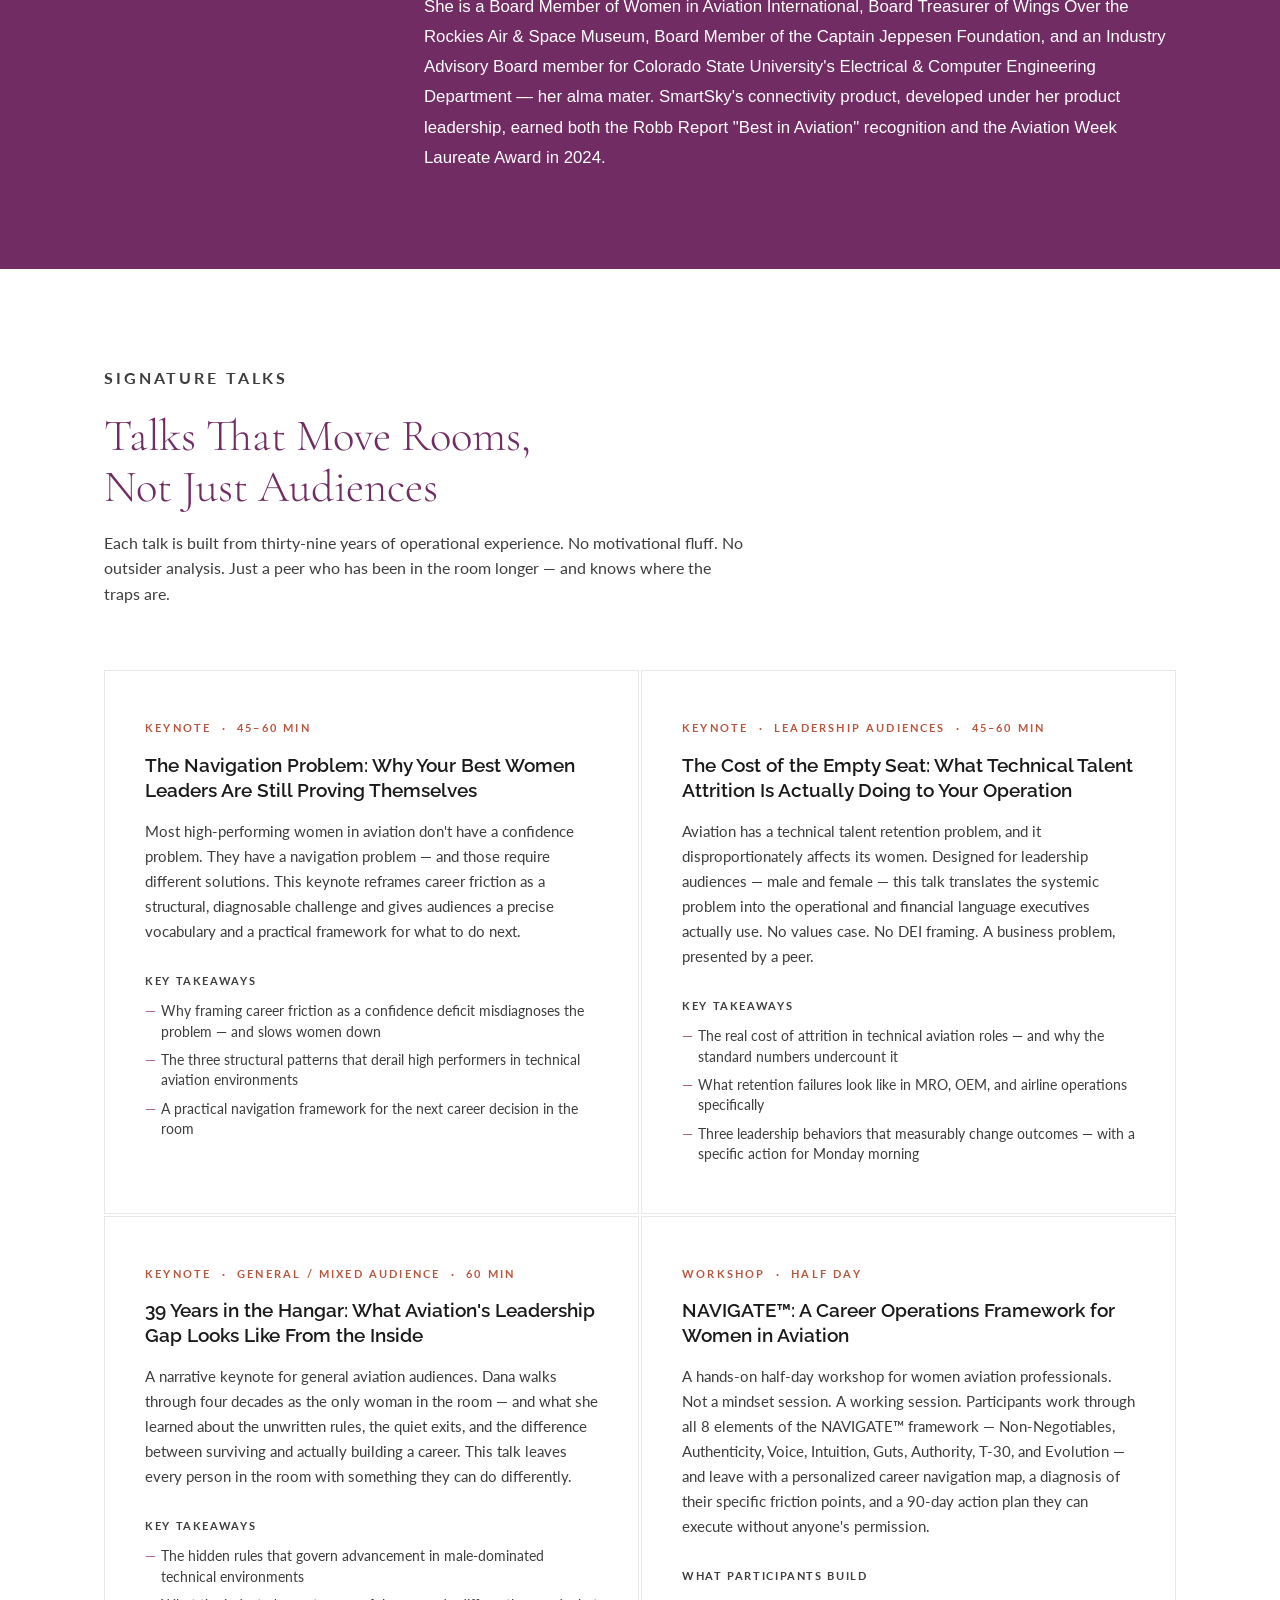
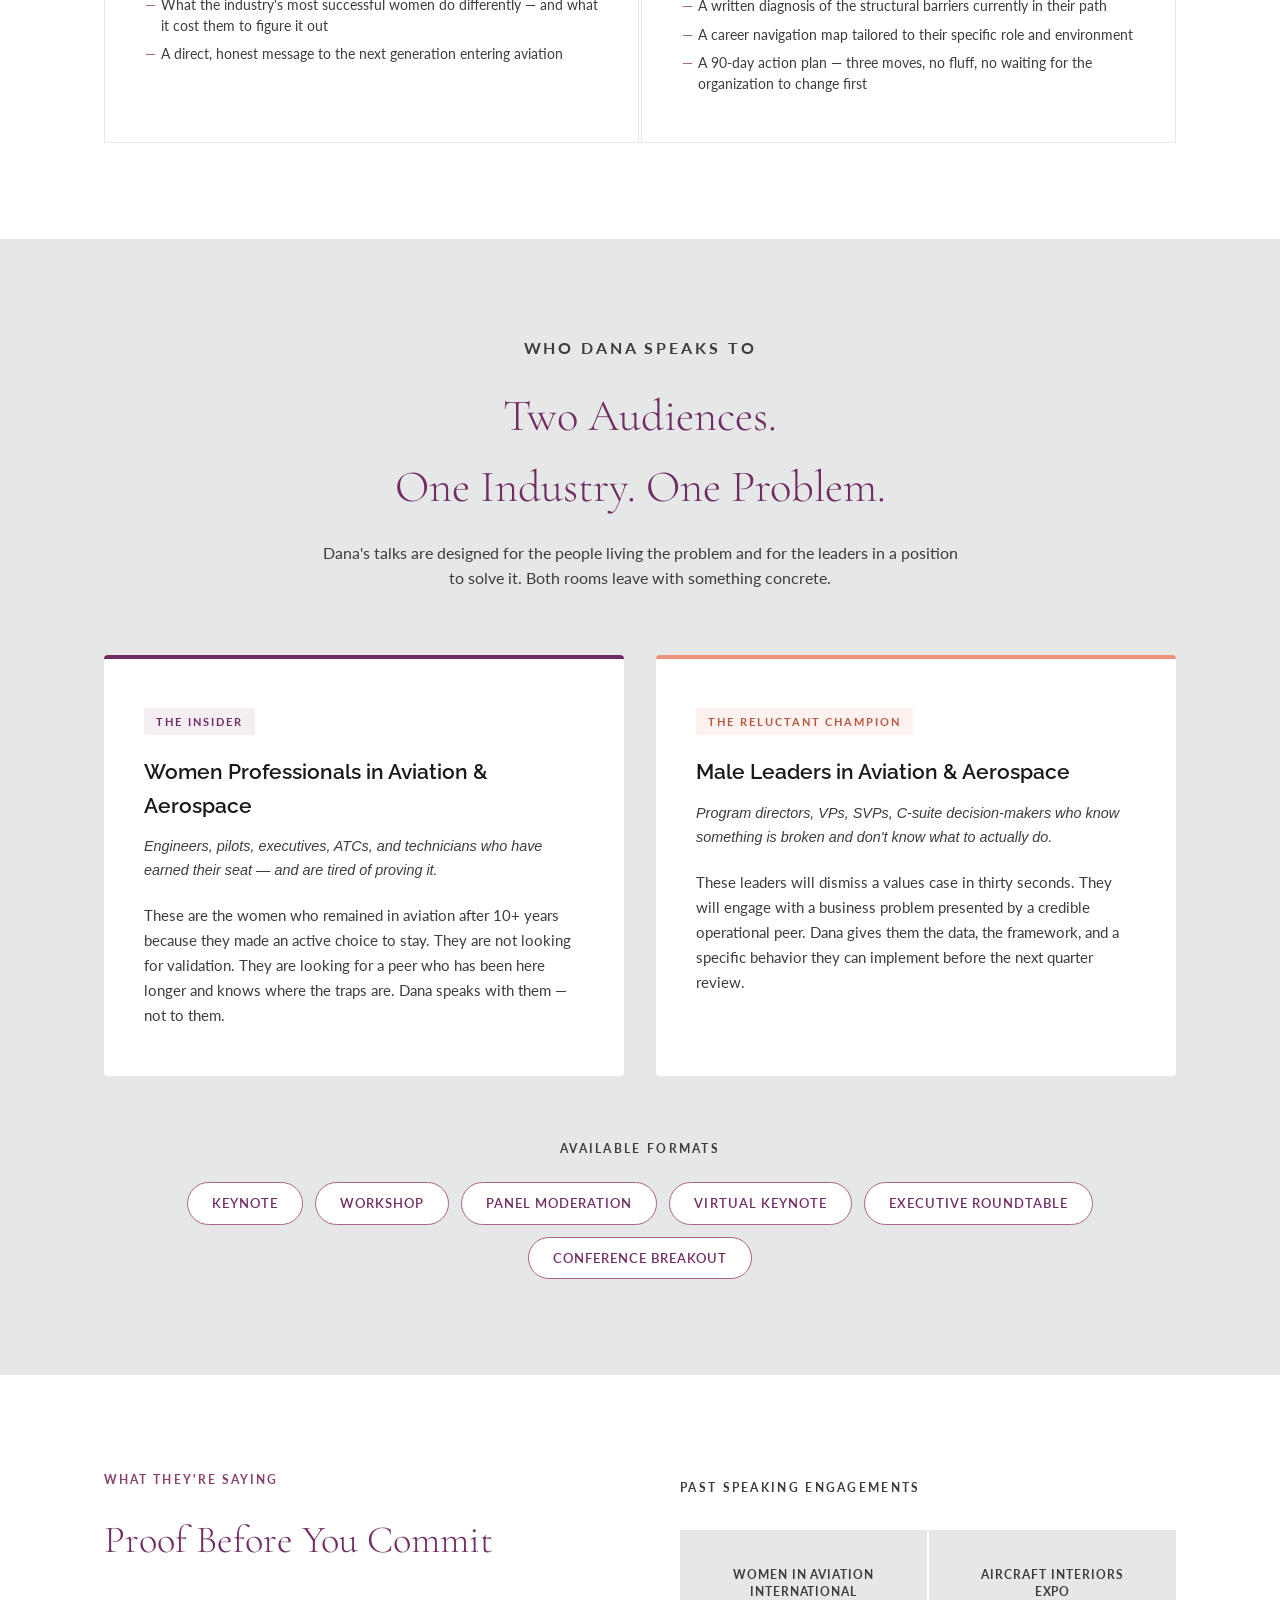
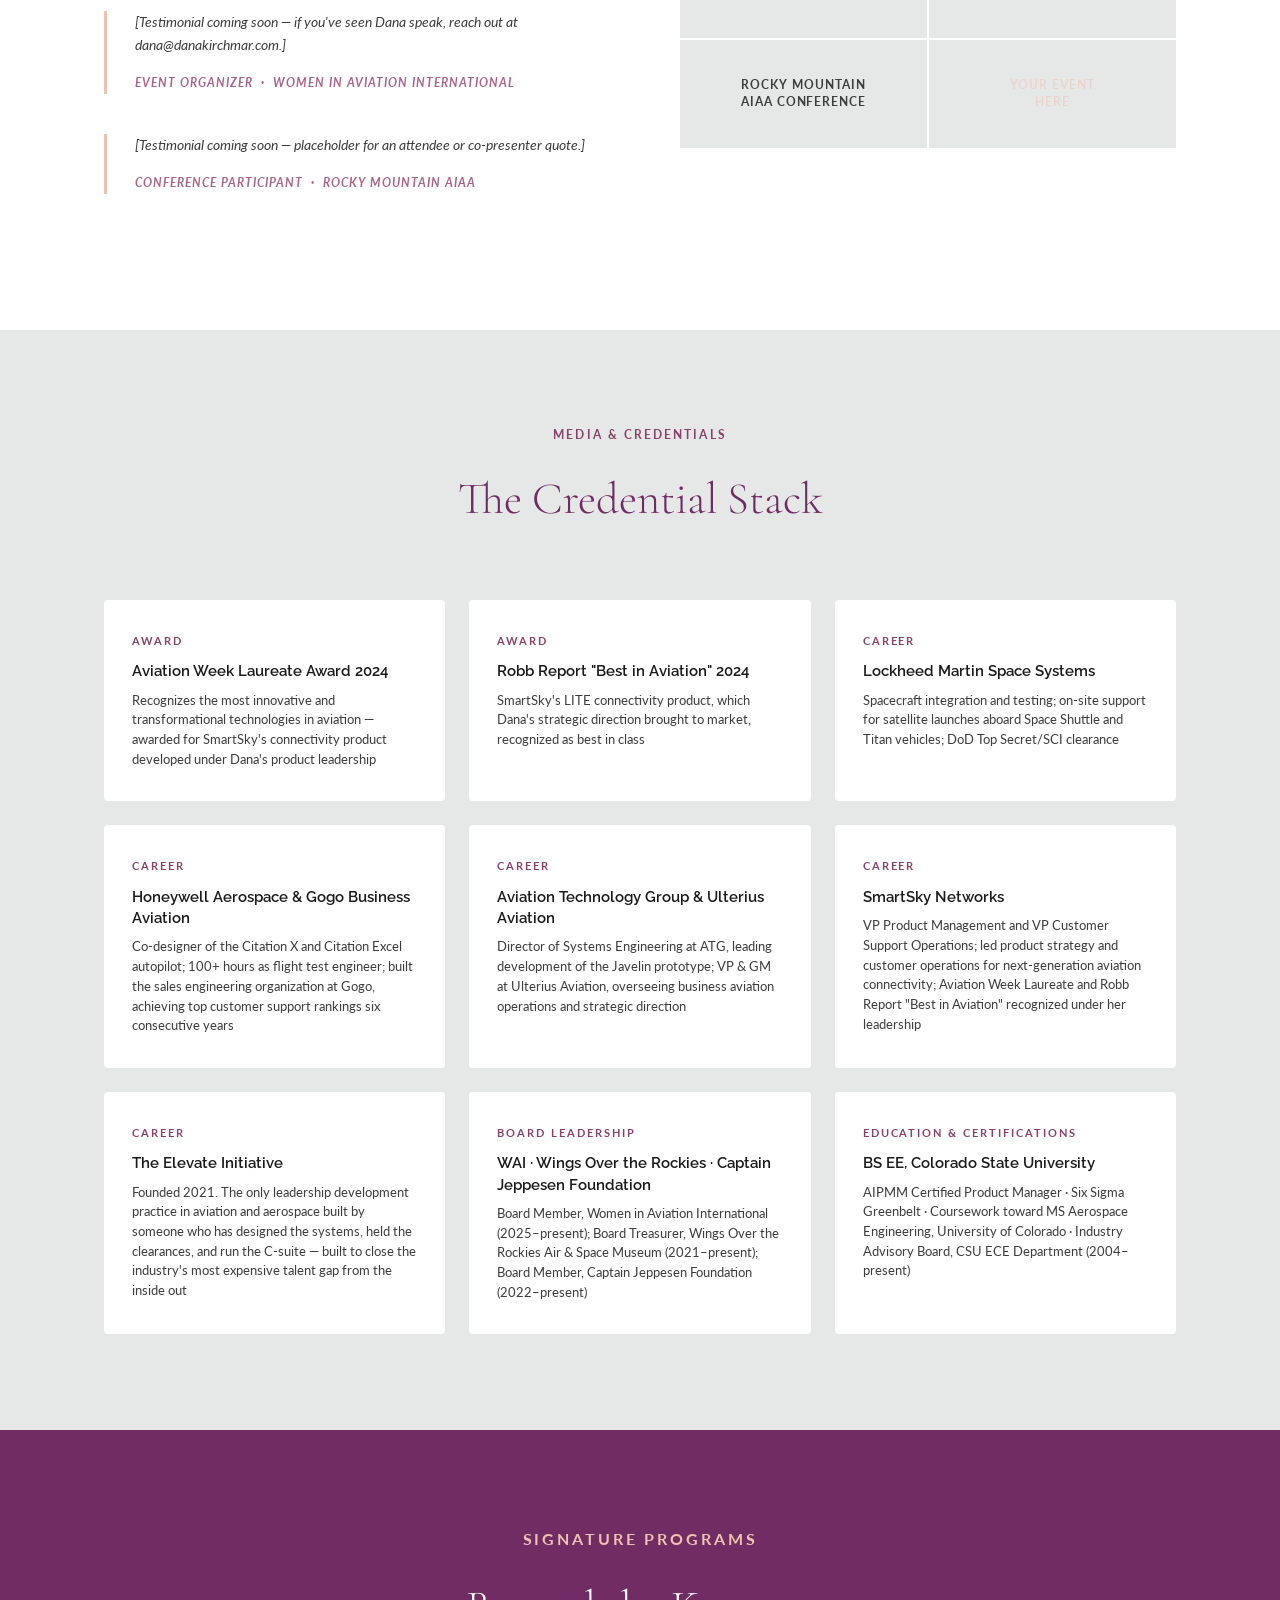
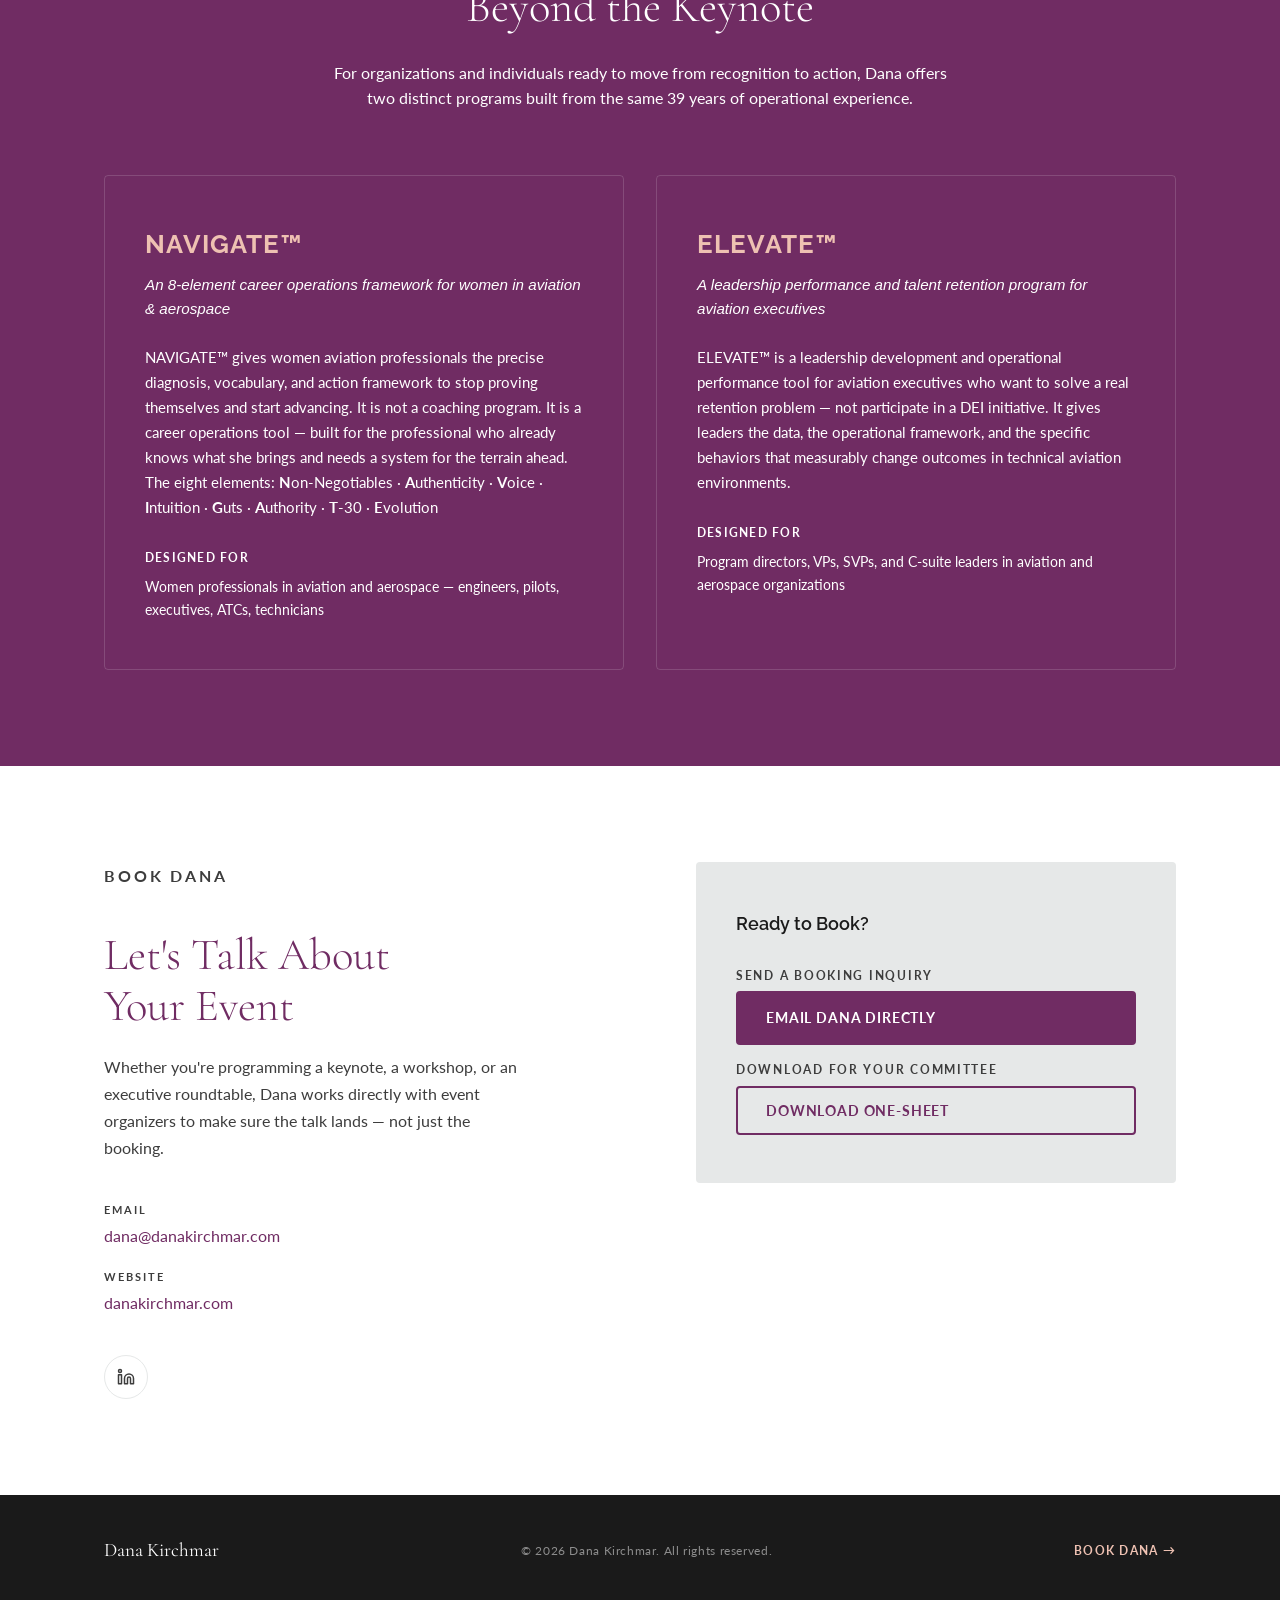
==== commit 15a17241: "Add all 8 NAVIGATE™ elements to Programs section and Workshop talk description Names all eight eleme" ====
--- a/index.html
+++ b/index.html
@@ -198,9 +198,10 @@
           <h3 class="talk-title">NAVIGATE™: A Career Operations Framework for Women in Aviation</h3>
           <p class="talk-description">
             A hands-on half-day workshop for women aviation professionals. Not a mindset session.
-            A working session. Participants leave with a personalized career navigation map, a
-            diagnosis of their specific friction points, and a 90-day action plan they can execute
-            without anyone's permission.
+            A working session. Participants work through all 8 elements of the NAVIGATE™ framework —
+            Non-Negotiables, Authenticity, Voice, Intuition, Guts, Authority, T-30, and Evolution —
+            and leave with a personalized career navigation map, a diagnosis of their specific
+            friction points, and a 90-day action plan they can execute without anyone's permission.
           </p>
           <p class="talk-takeaways-label">What Participants Build</p>
           <ul class="talk-takeaways" role="list">
@@ -374,12 +375,15 @@
       <div class="programs-grid">
         <div class="program-card">
           <p class="program-name">NAVIGATE™</p>
-          <p class="program-tagline">A career operations framework for women in aviation &amp; aerospace</p>
+          <p class="program-tagline">An 8-element career operations framework for women in aviation &amp; aerospace</p>
           <p class="program-description">
             NAVIGATE™ gives women aviation professionals the precise diagnosis, vocabulary, and
             action framework to stop proving themselves and start advancing. It is not a coaching
             program. It is a career operations tool — built for the professional who already knows
-            what she brings and needs a system for the terrain ahead.
+            what she brings and needs a system for the terrain ahead. The eight elements:
+            <strong>N</strong>on-Negotiables · <strong>A</strong>uthenticity · <strong>V</strong>oice ·
+            <strong>I</strong>ntuition · <strong>G</strong>uts · <strong>A</strong>uthority ·
+            <strong>T</strong>-30 · <strong>E</strong>volution
           </p>
           <p class="program-for">Designed For</p>
           <p class="program-audience">Women professionals in aviation and aerospace — engineers, pilots, executives, ATCs, technicians</p>
